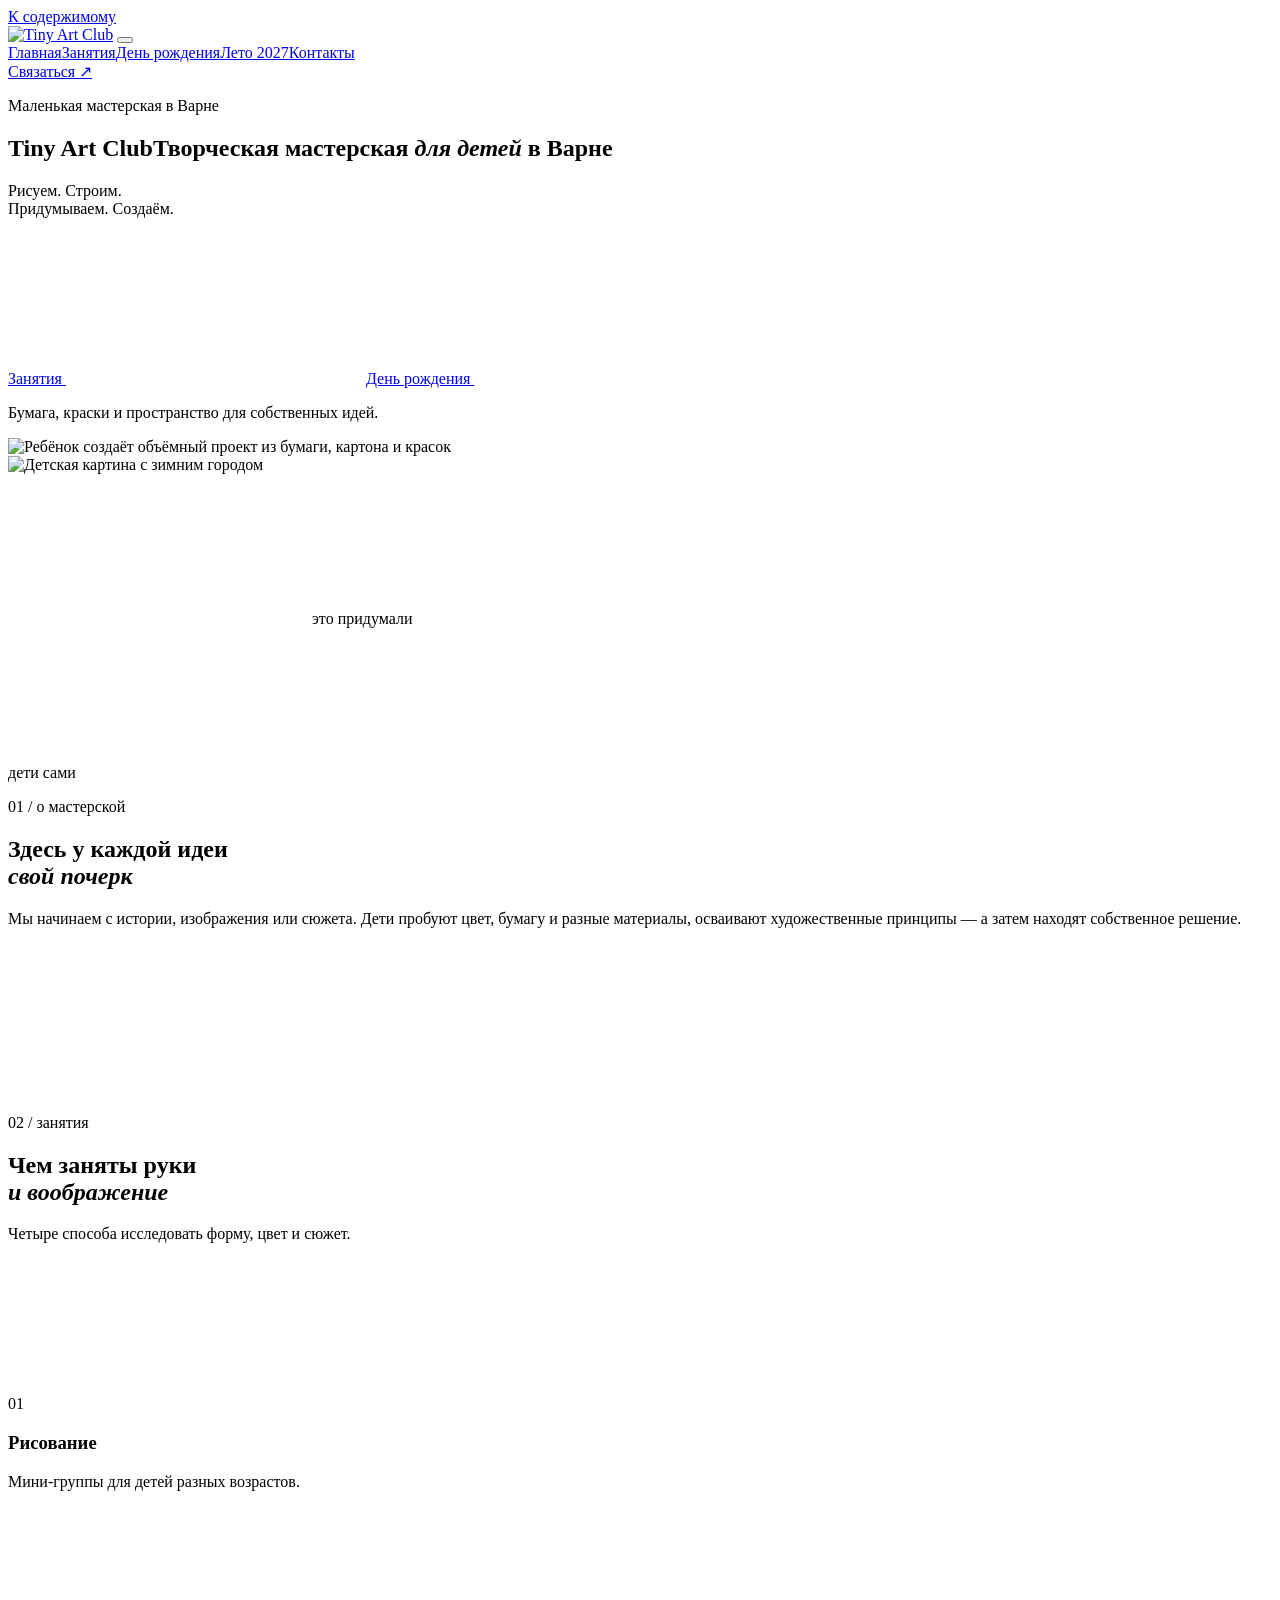
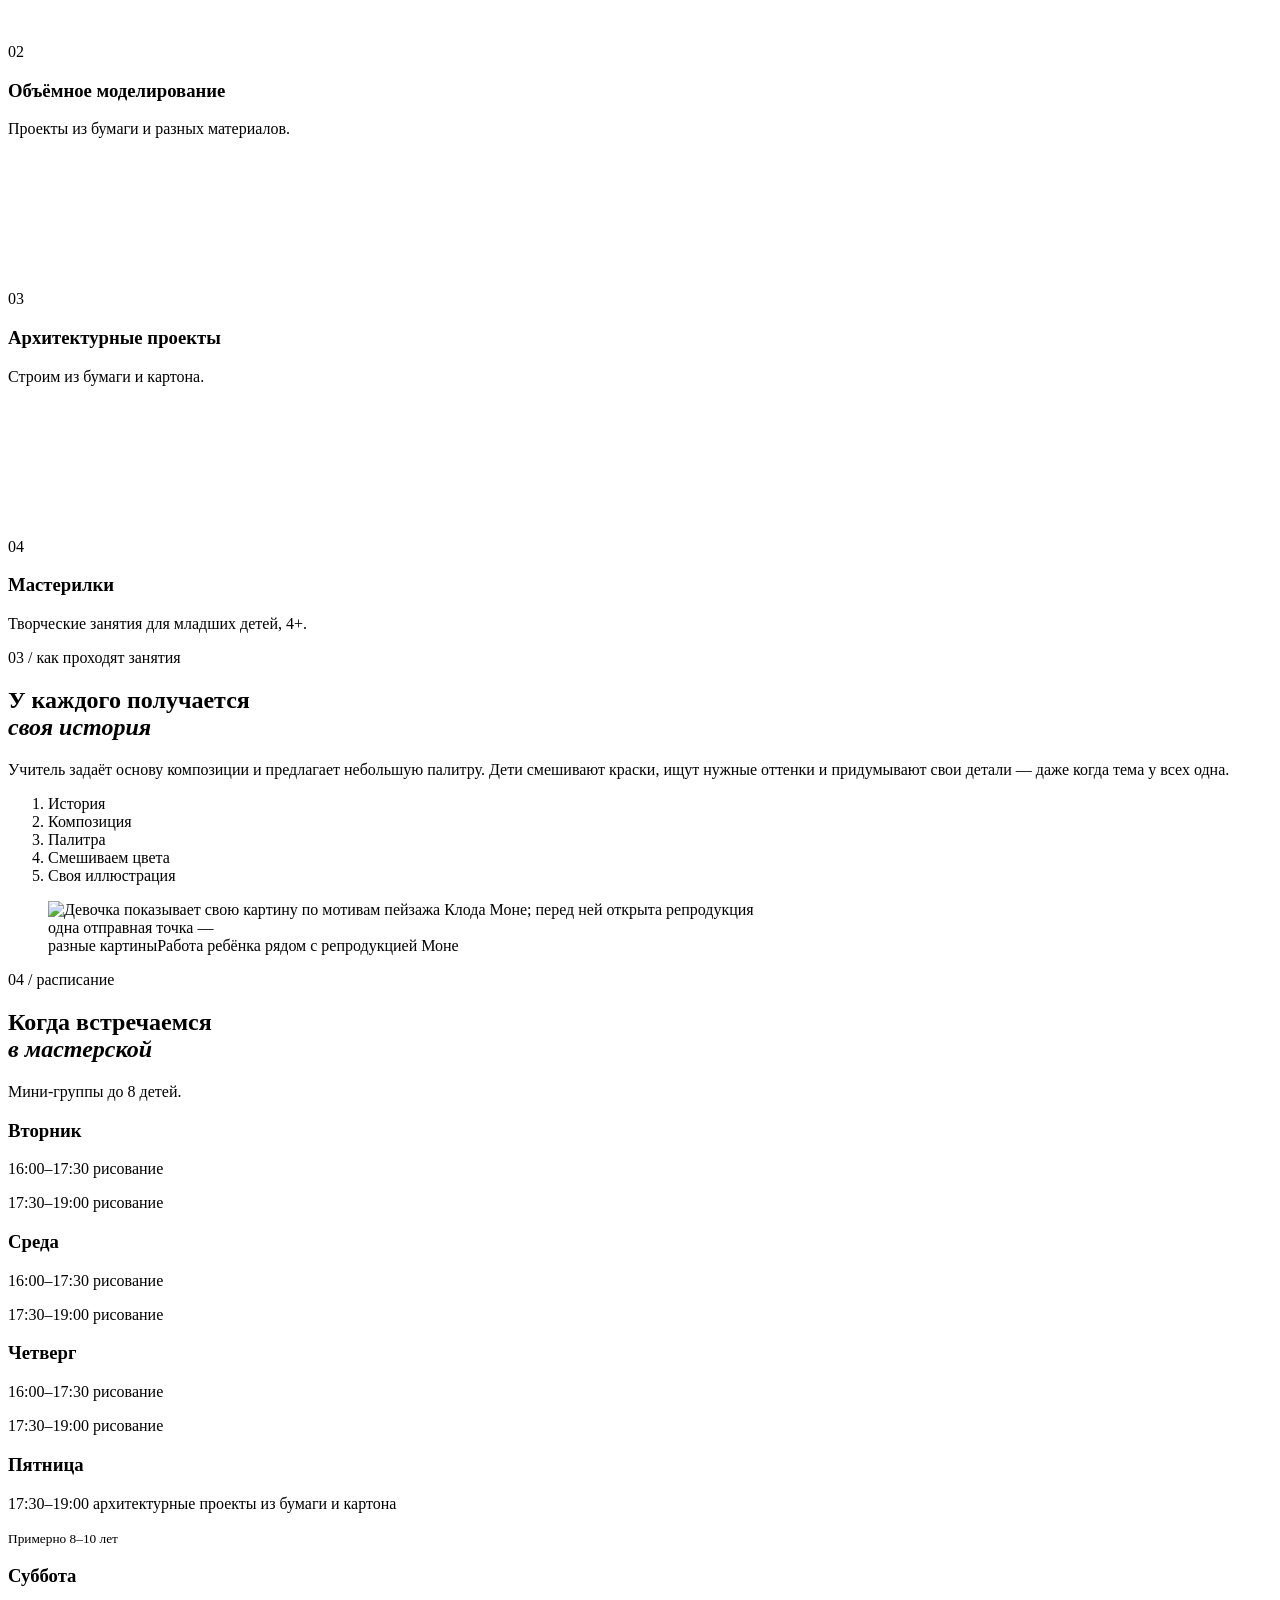
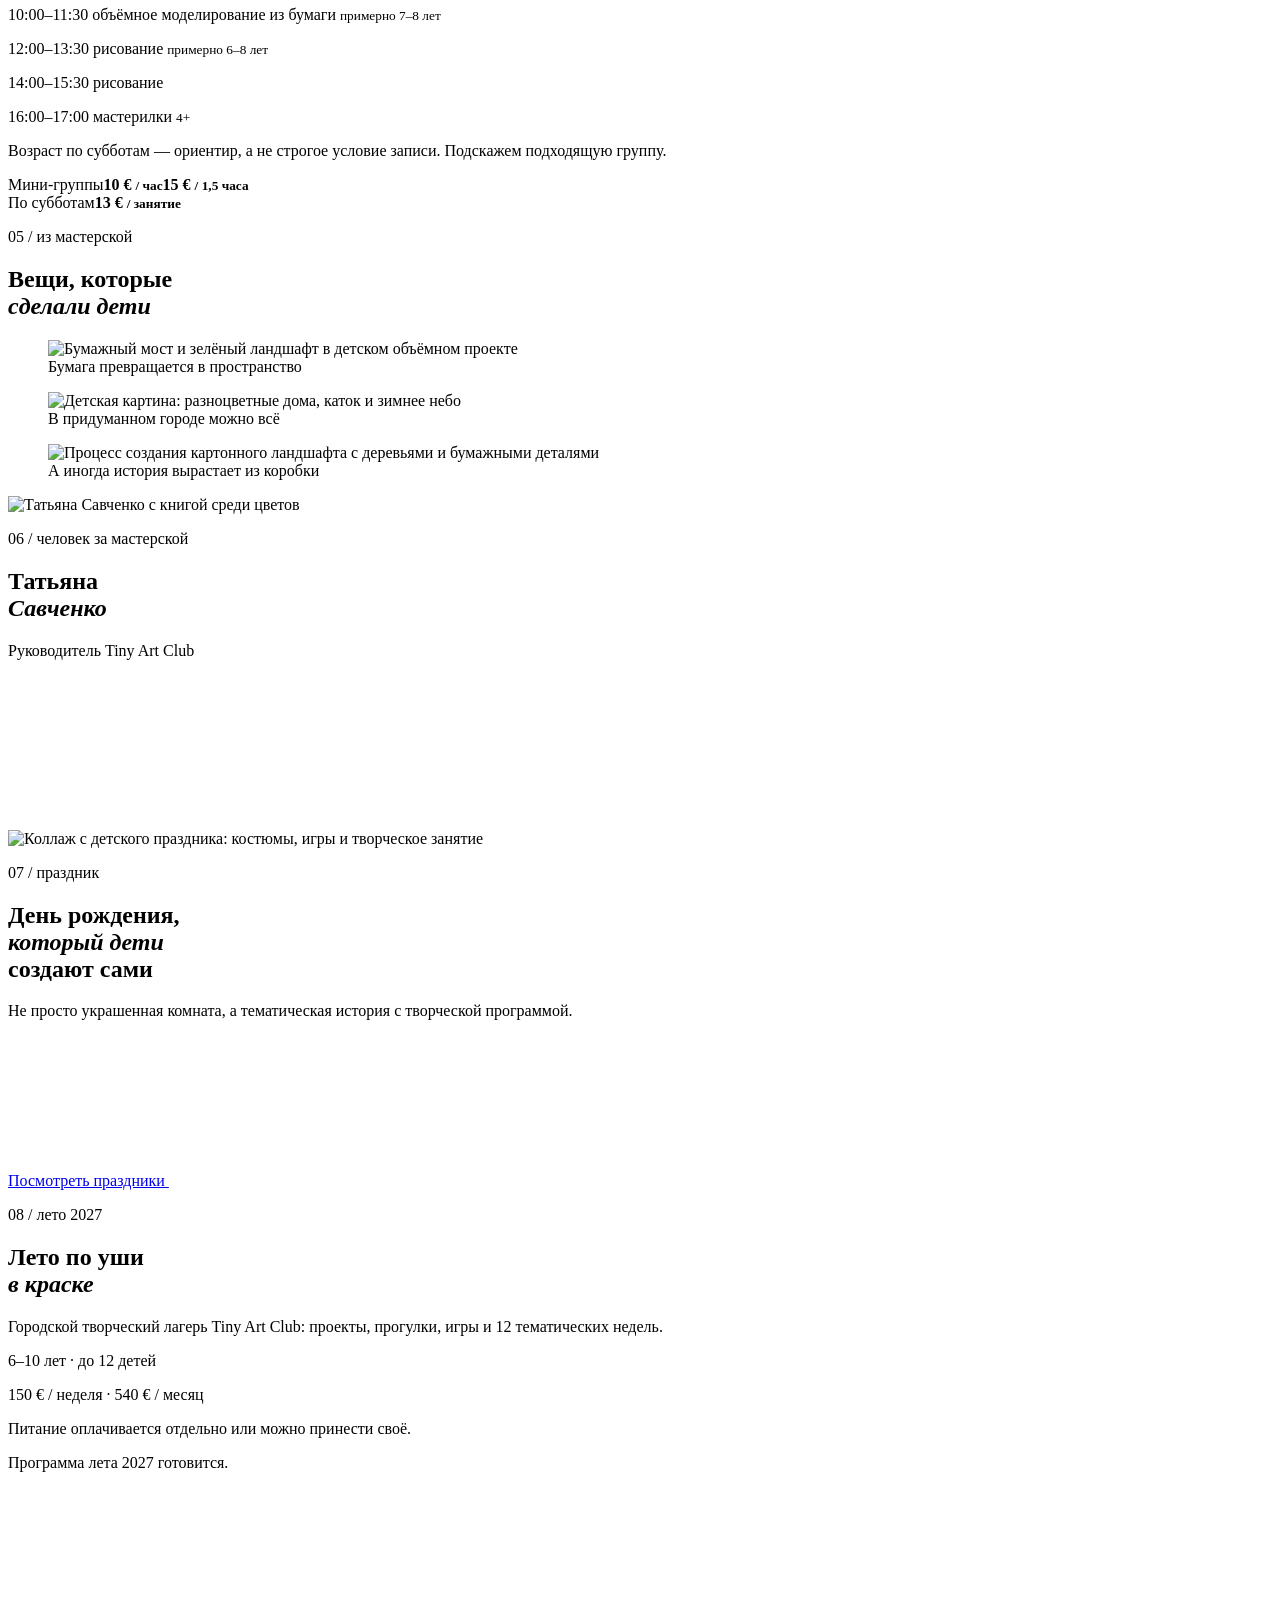
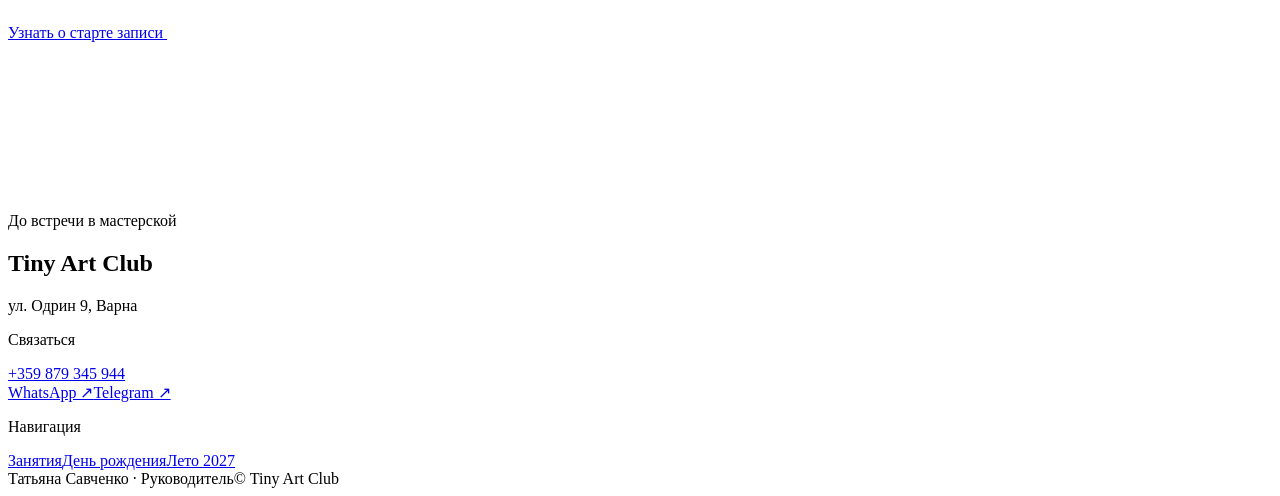
==== index.html @ 9d1d74d3 "Initialize Tiny Art Club static site" ====
<!doctype html>
<html lang="ru">
<head>
  <meta charset="utf-8">
  <meta name="viewport" content="width=device-width, initial-scale=1">
  <meta name="robots" content="noindex, nofollow">
  <meta name="theme-color" content="#f6f2ea">
  <title>Tiny Art Club — творческая мастерская для детей в Варне</title>
  <meta name="description" content="Рисование, бумажные и архитектурные проекты для детей в Tiny Art Club. Расписание, цены и настоящие работы мастерской в Варне.">
  <meta property="og:type" content="website">
  <meta property="og:title" content="Tiny Art Club — творческая мастерская в Варне">
  <meta property="og:description" content="Рисуем, строим, придумываем и создаём.">
  <meta property="og:image" content="assets/img/diorama-process.png">
  <link rel="icon" href="assets/img/tiny-art-club-logo.png">
  <link rel="stylesheet" href="assets/site.css">
  <script src="assets/site.js" defer></script>
</head>
<body class="page-home">
  <a class="skip-link" href="#main">К содержимому</a>
  <header class="site-header">
    <div class="header-inner wrap">
      <a class="brand" href="index.html" aria-label="Tiny Art Club — на главную"><img src="assets/img/tiny-art-club-logo.png" width="88" height="89" alt="Tiny Art Club"></a>
      <button class="menu-toggle" type="button" aria-expanded="false" aria-controls="main-nav" aria-label="Открыть меню"><span></span><span></span><span></span></button>
      <nav id="main-nav" class="main-nav" aria-label="Главная навигация">
        <a href="index.html" aria-current="page">Главная</a><a href="index.html#classes">Занятия</a><a href="birthday.html">День рождения</a><a href="summer-camp.html">Лето 2027</a><a href="#contacts">Контакты</a>
      </nav>
      <a class="header-contact" href="tel:+359879345944">Связаться <span aria-hidden="true">↗</span></a>
    </div>
  </header>
  <main id="main">
    <section class="hero-home wrap" aria-labelledby="hero-title">
      <div class="hero-copy">
        <p class="eyebrow"><span class="line-mark"></span> Маленькая мастерская в Варне</p>
        <h1 id="hero-title"><span class="hero-brand">Tiny Art Club</span>Творческая мастерская <em>для детей</em> в Варне</h1>
        <p class="hand-note hero-note">Рисуем. Строим.<br>Придумываем. Создаём.</p>
        <div class="actions"><a class="button button-dark" href="#classes">Занятия <svg aria-hidden="true"><use href="assets/icons.svg#arrow"></use></svg></a><a class="button button-light" href="birthday.html">День рождения <svg aria-hidden="true"><use href="assets/icons.svg#arrow"></use></svg></a></div>
        <p class="micro-copy">Бумага, краски и пространство для собственных идей.</p>
      </div>
      <div class="hero-composition">
        <div class="photo-frame hero-photo"><img src="assets/img/diorama-process.png" width="1110" height="1248" alt="Ребёнок создаёт объёмный проект из бумаги, картона и красок" fetchpriority="high"></div>
        <div class="tape tape-one" aria-hidden="true"></div>
        <div class="art-sticker"><img src="assets/img/winter-painting.png" width="944" height="649" alt="Детская картина с зимним городом"></div>
        <svg class="doodle hero-star" aria-hidden="true"><use href="assets/icons.svg#star"></use></svg>
        <span class="hand-note photo-caption">это придумали<br>дети сами <svg aria-hidden="true"><use href="assets/icons.svg#arrow-curve"></use></svg></span>
      </div>
    </section>

    <section class="intro-section paper-band" aria-labelledby="intro-title"><div class="wrap intro-layout"><p class="section-index">01 / о мастерской</p><div><h2 id="intro-title">Здесь у каждой идеи<br><em>свой почерк</em></h2><p class="lead">Мы начинаем с истории, изображения или сюжета. Дети пробуют цвет, бумагу и разные материалы, осваивают художественные принципы — а затем находят собственное решение.</p></div><svg class="doodle intro-spark" aria-hidden="true"><use href="assets/icons.svg#spark"></use></svg></div></section>

    <section id="classes" class="activities-section wrap section-space" aria-labelledby="activities-title"><div class="section-heading"><p class="section-index">02 / занятия</p><h2 id="activities-title">Чем заняты руки<br><em>и воображение</em></h2><p>Четыре способа исследовать форму, цвет и сюжет.</p></div><div class="activities-list">
      <article class="activity"><span class="activity-number">01</span><svg class="activity-icon" aria-hidden="true"><use href="assets/icons.svg#palette"></use></svg><h3>Рисование</h3><p>Мини-группы для детей разных возрастов.</p></article>
      <article class="activity"><span class="activity-number">02</span><svg class="activity-icon" aria-hidden="true"><use href="assets/icons.svg#paper"></use></svg><h3>Объёмное моделирование</h3><p>Проекты из бумаги и разных материалов.</p></article>
      <article class="activity"><span class="activity-number">03</span><svg class="activity-icon" aria-hidden="true"><use href="assets/icons.svg#house"></use></svg><h3>Архитектурные проекты</h3><p>Строим из бумаги и картона.</p></article>
      <article class="activity"><span class="activity-number">04</span><svg class="activity-icon" aria-hidden="true"><use href="assets/icons.svg#scissors"></use></svg><h3>Мастерилки</h3><p>Творческие занятия для младших детей, 4+.</p></article>
    </div></section>

    <section class="method-section section-space" aria-labelledby="method-title"><div class="wrap method-layout"><div class="method-copy"><p class="section-index">03 / как проходят занятия</p><h2 id="method-title">У каждого получается<br><em>своя история</em></h2><p class="lead">Учитель задаёт основу композиции и предлагает небольшую палитру. Дети смешивают краски, ищут нужные оттенки и придумывают свои детали — даже когда тема у всех одна.</p><ol class="method-steps"><li>История</li><li>Композиция</li><li>Палитра</li><li>Смешиваем цвета</li><li>Своя иллюстрация</li></ol></div><figure class="method-image"><div class="tape tape-two" aria-hidden="true"></div><img src="assets/img/monet-interpretation.png" width="920" height="1217" loading="lazy" alt="Девочка показывает свою картину по мотивам пейзажа Клода Моне; перед ней открыта репродукция"><figcaption><span class="hand-note">одна отправная точка —<br>разные картины</span><span>Работа ребёнка рядом с репродукцией Моне</span></figcaption></figure></div></section>

    <section id="schedule" class="schedule-section section-space" aria-labelledby="schedule-title"><div class="wrap"><div class="section-heading schedule-heading"><p class="section-index">04 / расписание</p><h2 id="schedule-title">Когда встречаемся<br><em>в мастерской</em></h2><p>Мини-группы до 8 детей.</p></div><div class="schedule-grid">
      <article class="schedule-sheet"><h3>Вторник</h3><p><time>16:00–17:30</time> рисование</p><p><time>17:30–19:00</time> рисование</p></article>
      <article class="schedule-sheet"><h3>Среда</h3><p><time>16:00–17:30</time> рисование</p><p><time>17:30–19:00</time> рисование</p></article>
      <article class="schedule-sheet"><h3>Четверг</h3><p><time>16:00–17:30</time> рисование</p><p><time>17:30–19:00</time> рисование</p></article>
      <article class="schedule-sheet sheet-friday"><h3>Пятница</h3><p><time>17:30–19:00</time> архитектурные проекты из бумаги и картона</p><small>Примерно 8–10 лет</small></article>
      <article class="schedule-sheet sheet-saturday"><h3>Суббота</h3><div class="saturday-grid"><p><time>10:00–11:30</time> объёмное моделирование из бумаги <small>примерно 7–8 лет</small></p><p><time>12:00–13:30</time> рисование <small>примерно 6–8 лет</small></p><p><time>14:00–15:30</time> рисование</p><p><time>16:00–17:00</time> мастерилки <small>4+</small></p></div></article>
    </div><div class="schedule-bottom"><p class="schedule-note hand-note">Возраст по субботам — ориентир, а не строгое условие записи. Подскажем подходящую группу.</p><div class="prices-inline"><div><span>Мини-группы</span><strong>10 € <small>/ час</small></strong><strong>15 € <small>/ 1,5 часа</small></strong></div><div><span>По субботам</span><strong>13 € <small>/ занятие</small></strong></div></div></div></div></section>

    <section class="gallery-section wrap section-space" aria-labelledby="gallery-title"><div class="section-heading"><p class="section-index">05 / из мастерской</p><h2 id="gallery-title">Вещи, которые<br><em>сделали дети</em></h2></div><div class="gallery-wall"><figure class="gallery-item gallery-one"><img src="assets/img/paper-bridge.png" width="815" height="813" loading="lazy" alt="Бумажный мост и зелёный ландшафт в детском объёмном проекте"><figcaption>Бумага превращается в пространство</figcaption></figure><figure class="gallery-item gallery-two"><img src="assets/img/winter-painting.png" width="944" height="649" loading="lazy" alt="Детская картина: разноцветные дома, каток и зимнее небо"><figcaption>В придуманном городе можно всё</figcaption></figure><figure class="gallery-item gallery-three"><img src="assets/img/diorama-process.png" width="1110" height="1248" loading="lazy" alt="Процесс создания картонного ландшафта с деревьями и бумажными деталями"><figcaption>А иногда история вырастает из коробки</figcaption></figure></div></section>

    <section class="tatiana-section paper-band" aria-labelledby="tatiana-title"><div class="wrap tatiana-layout"><div class="portrait-frame"><img src="assets/img/tatiana-portrait.png" width="1044" height="1260" loading="lazy" alt="Татьяна Савченко с книгой среди цветов"></div><div class="tatiana-copy"><p class="section-index">06 / человек за мастерской</p><h2 id="tatiana-title">Татьяна<br><em>Савченко</em></h2><p>Руководитель Tiny Art Club</p><svg class="doodle" aria-hidden="true"><use href="assets/icons.svg#star"></use></svg></div></div></section>

    <section class="teaser birthday-teaser section-space" aria-labelledby="birthday-title"><div class="wrap teaser-layout"><div class="teaser-image"><img src="assets/img/mermaid-collage.png" width="680" height="683" loading="lazy" alt="Коллаж с детского праздника: костюмы, игры и творческое занятие"></div><div class="teaser-paper blush-paper"><p class="section-index">07 / праздник</p><h2 id="birthday-title">День рождения,<br><em>который дети</em><br>создают сами</h2><p>Не просто украшенная комната, а тематическая история с творческой программой.</p><a class="text-link" href="birthday.html">Посмотреть праздники <svg aria-hidden="true"><use href="assets/icons.svg#arrow"></use></svg></a><svg class="doodle paper-crown" aria-hidden="true"><use href="assets/icons.svg#crown"></use></svg></div></div></section>

    <section class="teaser camp-teaser section-space" aria-labelledby="camp-title"><div class="wrap camp-teaser-layout"><div class="camp-teaser-copy"><p class="section-index">08 / лето 2027</p><h2 id="camp-title">Лето по уши<br><em>в краске</em></h2><p class="lead">Городской творческий лагерь Tiny Art Club: проекты, прогулки, игры и 12 тематических недель.</p><p class="camp-facts">6–10 лет <span aria-hidden="true">·</span> до 12 детей</p><p class="camp-prices">150 € / неделя <span aria-hidden="true">·</span> 540 € / месяц</p><p class="camp-food">Питание оплачивается отдельно или можно принести своё.</p><p class="status-note">Программа лета 2027 готовится.</p><a class="button button-dark" href="summer-camp.html">Узнать о старте записи <svg aria-hidden="true"><use href="assets/icons.svg#arrow"></use></svg></a></div><div class="summer-art" aria-hidden="true"><div class="summer-sun"><svg><use href="assets/icons.svg#sun"></use></svg></div><div class="summer-house house-a"></div><div class="summer-house house-b"></div><div class="summer-hill"></div><span class="paint-dot dot-a"></span><span class="paint-dot dot-b"></span><span class="paint-dot dot-c"></span></div></div></section>
  </main>
  <footer id="contacts" class="site-footer"><div class="wrap footer-grid"><div><p class="footer-kicker">До встречи в мастерской</p><h2>Tiny Art Club</h2><p>ул. Одрин 9, Варна</p></div><div><p class="footer-label">Связаться</p><a class="footer-phone" href="tel:+359879345944">+359 879 345 944</a><div class="footer-messengers"><a href="https://wa.me/359879345944" target="_blank" rel="noopener noreferrer">WhatsApp ↗</a><a href="https://t.me/+359879345944" target="_blank" rel="noopener noreferrer">Telegram ↗</a></div></div><div><p class="footer-label">Навигация</p><a href="index.html#classes">Занятия</a><a href="birthday.html">День рождения</a><a href="summer-camp.html">Лето 2027</a></div></div><div class="wrap footer-bottom"><span>Татьяна Савченко · Руководитель</span><span>© Tiny Art Club</span></div></footer>
</body>
</html>
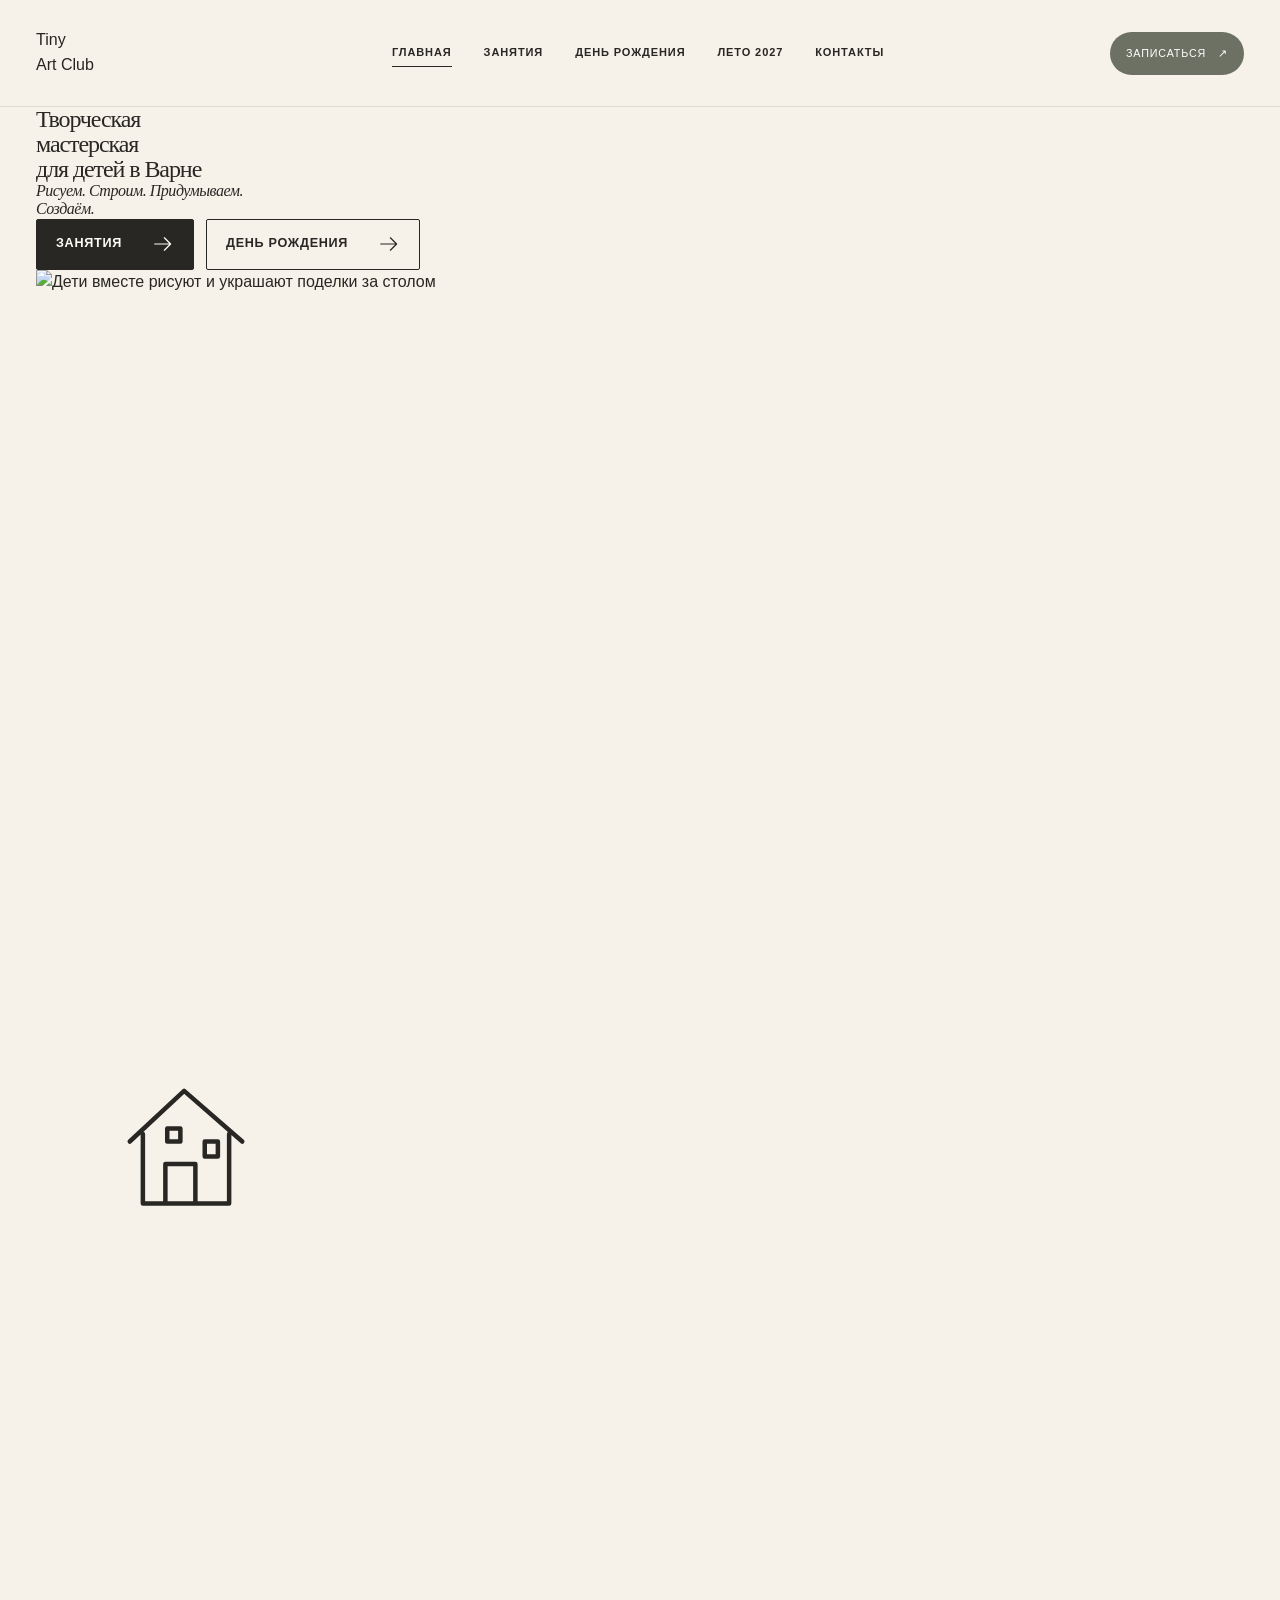
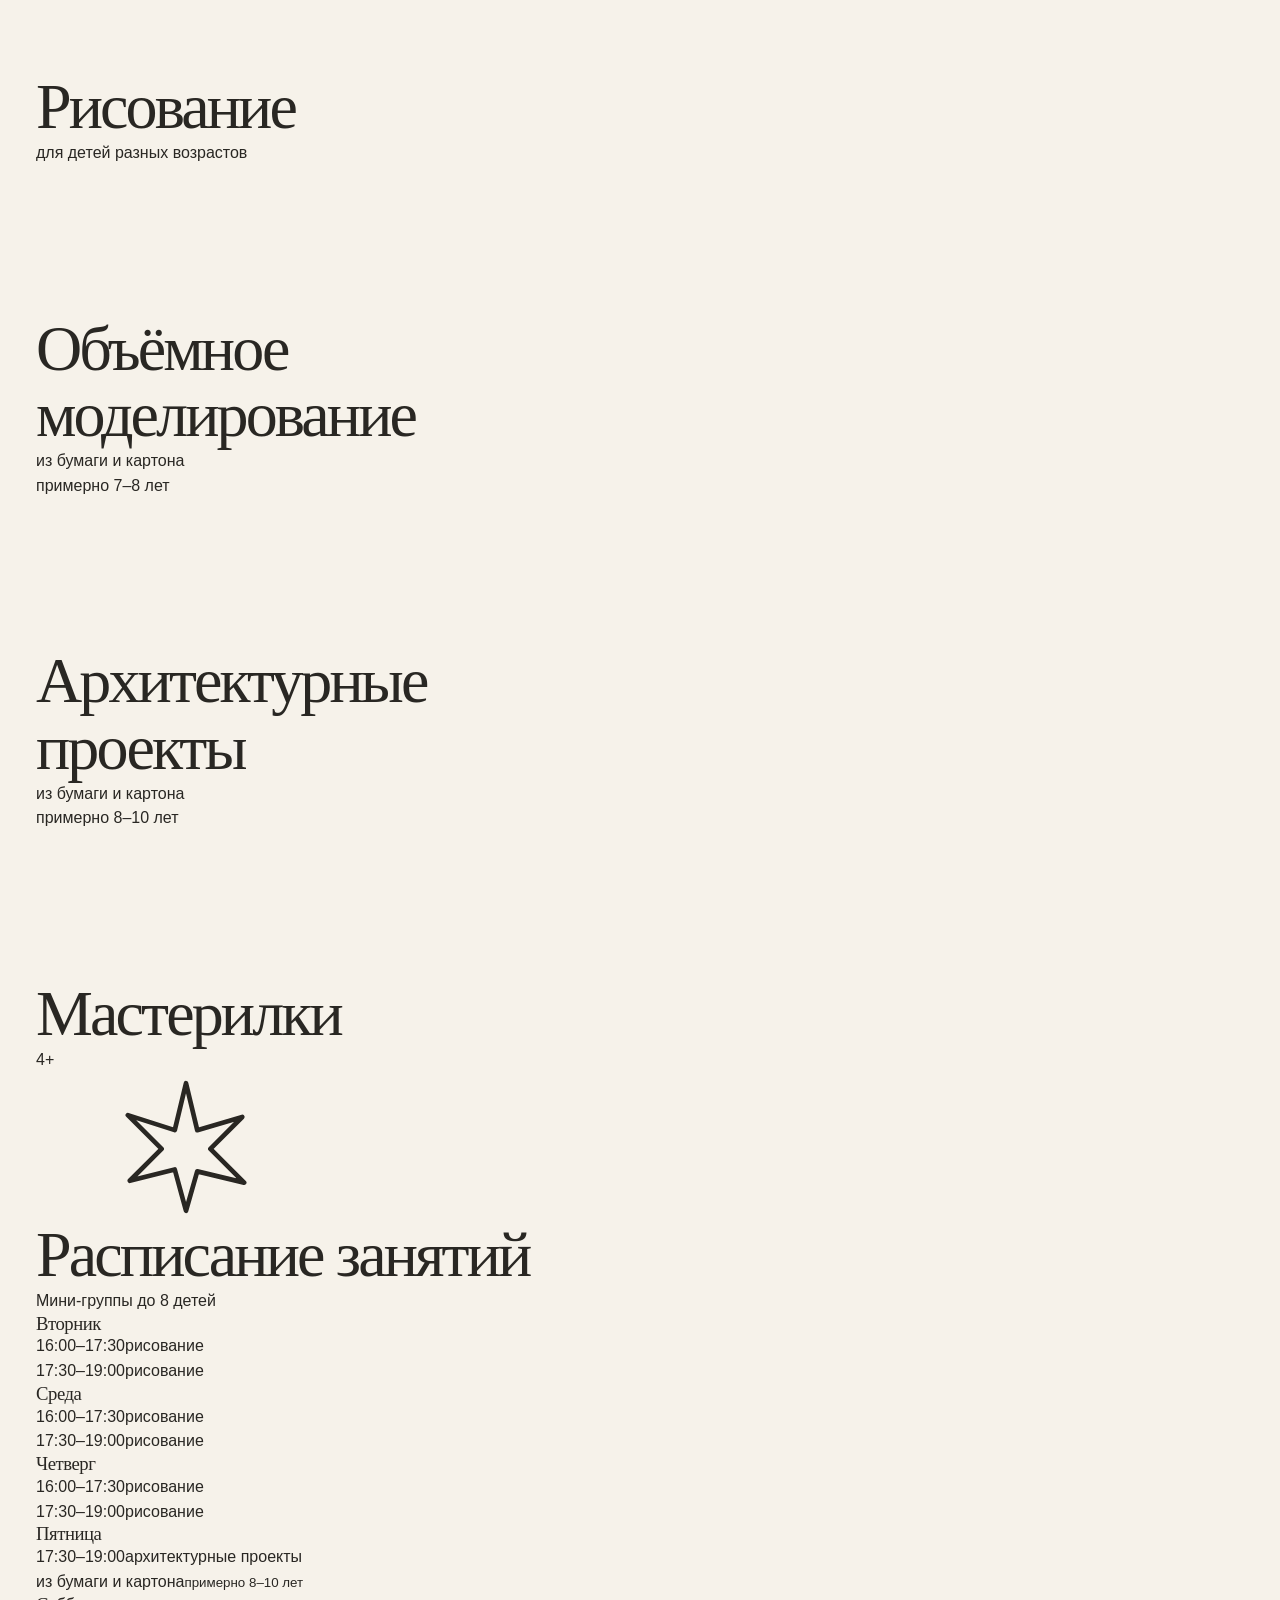
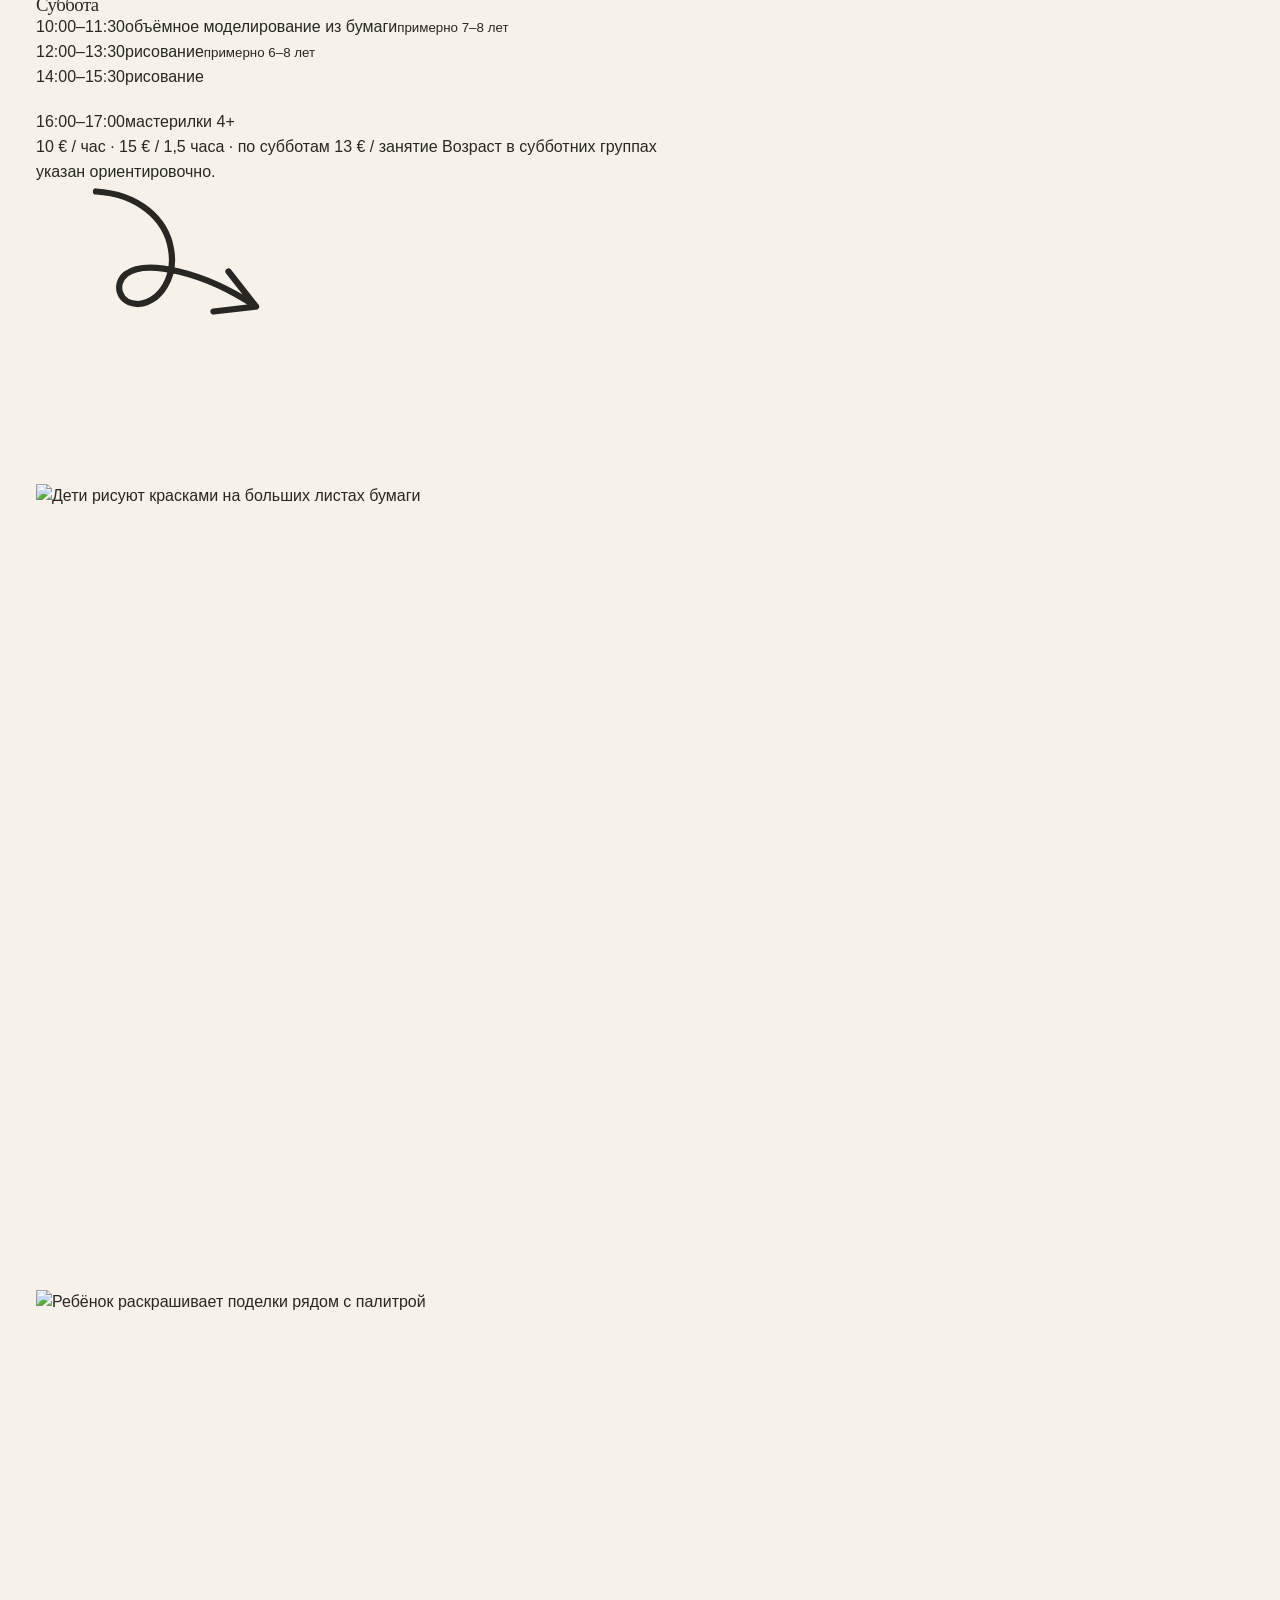
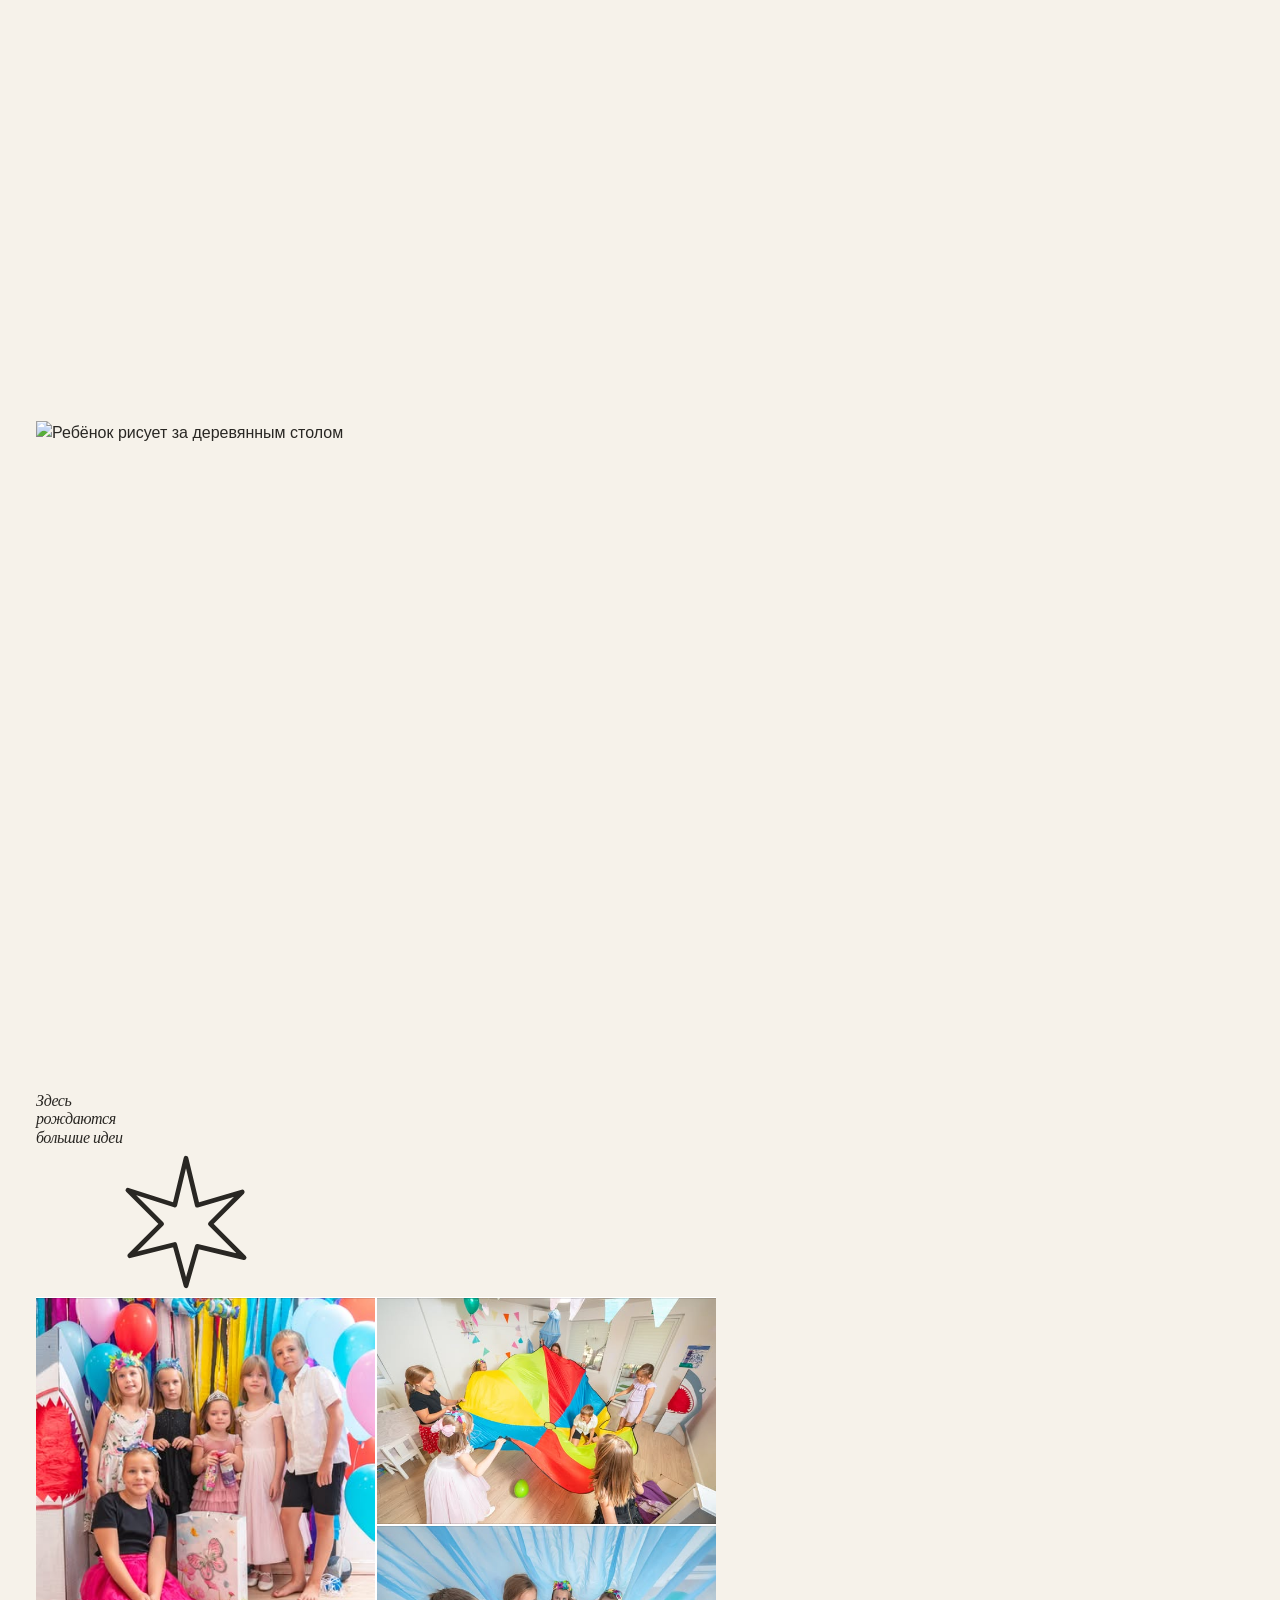
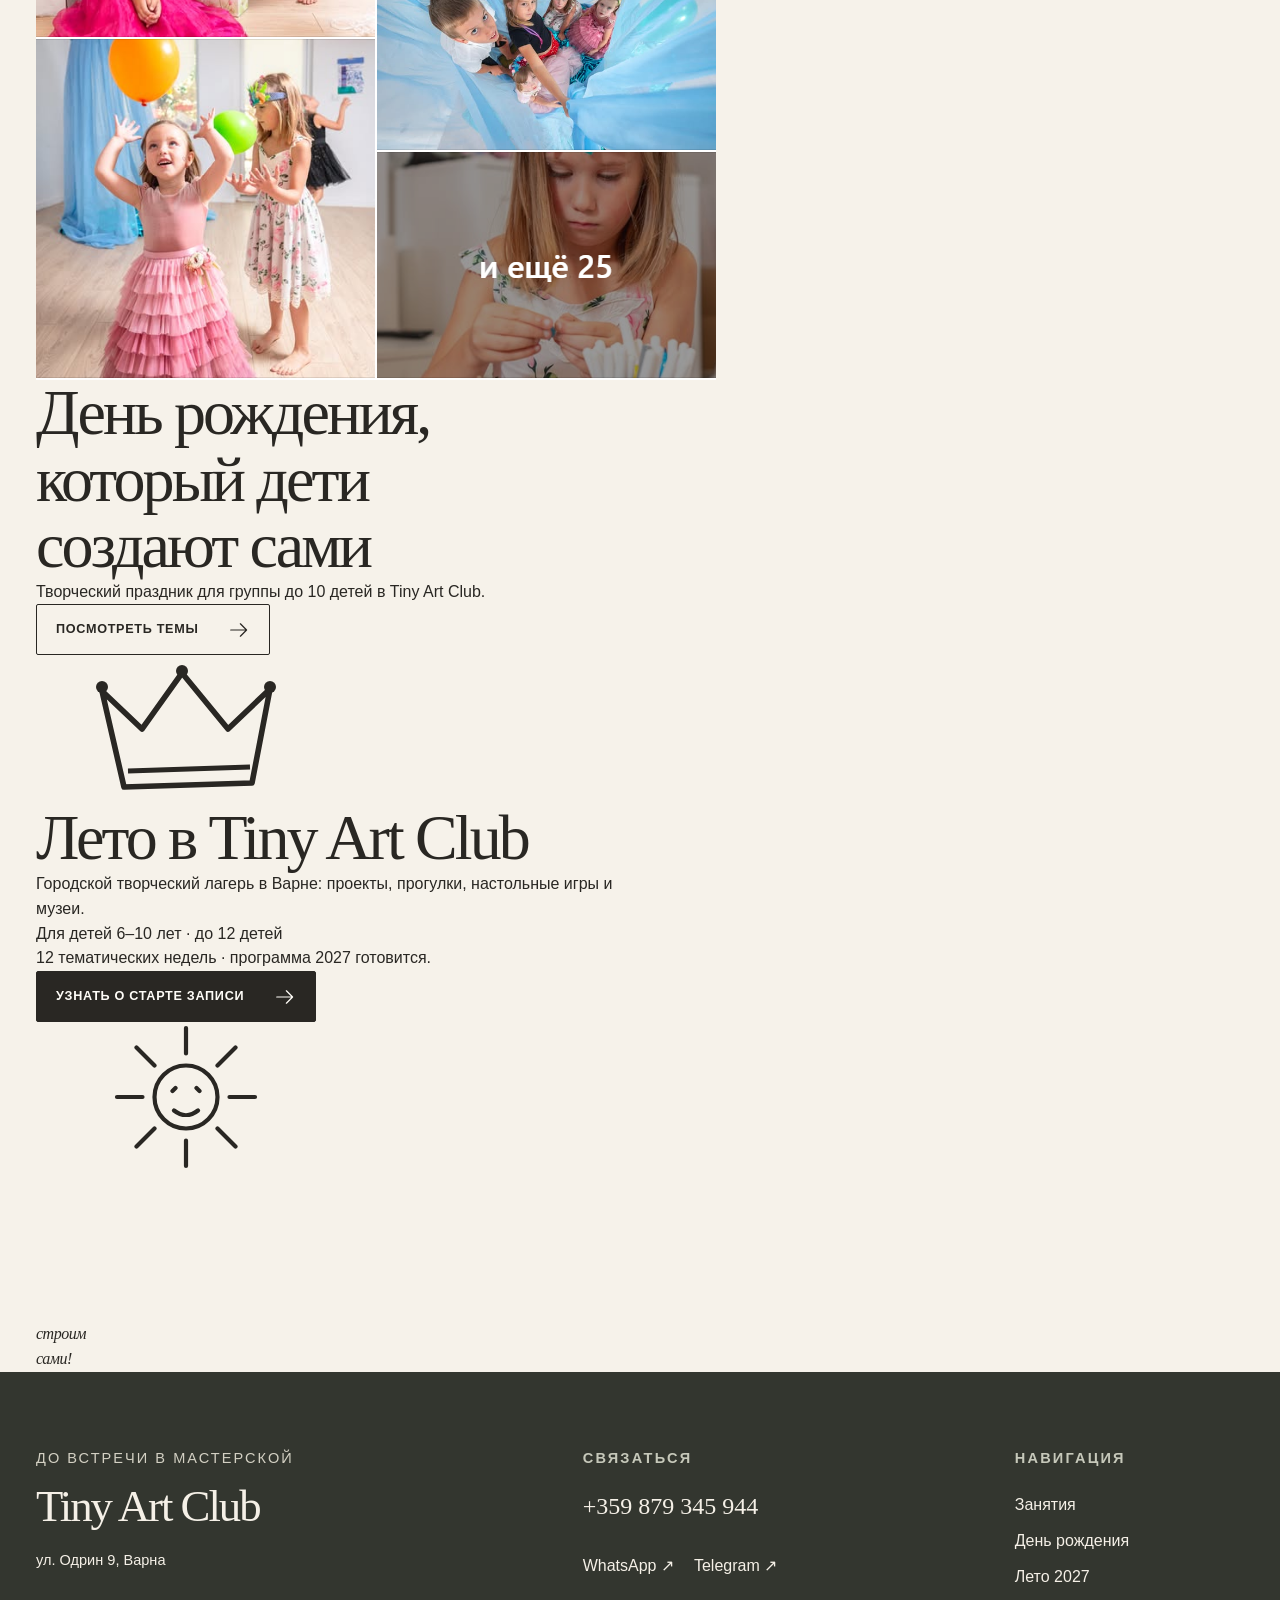
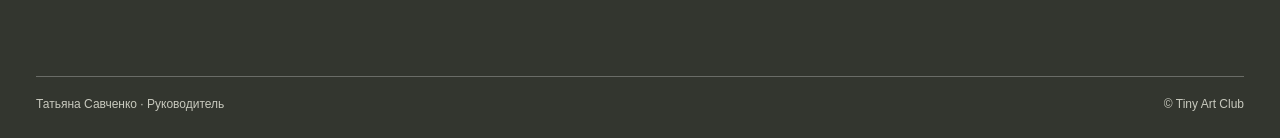
==== commit 4cfa1811: "Add files via upload" ====
--- a/index.html
+++ b/index.html
@@ -4,74 +4,82 @@
   <meta charset="utf-8">
   <meta name="viewport" content="width=device-width, initial-scale=1">
   <meta name="robots" content="noindex, nofollow">
-  <meta name="theme-color" content="#f6f2ea">
+  <meta name="theme-color" content="#f7f2e9">
   <title>Tiny Art Club — творческая мастерская для детей в Варне</title>
-  <meta name="description" content="Рисование, бумажные и архитектурные проекты для детей в Tiny Art Club. Расписание, цены и настоящие работы мастерской в Варне.">
+  <meta name="description" content="Рисование, бумажные и архитектурные проекты для детей в Tiny Art Club. Расписание и цены творческой мастерской в Варне.">
   <meta property="og:type" content="website">
   <meta property="og:title" content="Tiny Art Club — творческая мастерская в Варне">
   <meta property="og:description" content="Рисуем, строим, придумываем и создаём.">
-  <meta property="og:image" content="assets/img/diorama-process.png">
   <link rel="icon" href="assets/img/tiny-art-club-logo.png">
   <link rel="stylesheet" href="assets/site.css">
+  <link rel="stylesheet" href="assets/home.css">
   <script src="assets/site.js" defer></script>
 </head>
-<body class="page-home">
+<body class="page-home reference-home">
   <a class="skip-link" href="#main">К содержимому</a>
-  <header class="site-header">
-    <div class="header-inner wrap">
-      <a class="brand" href="index.html" aria-label="Tiny Art Club — на главную"><img src="assets/img/tiny-art-club-logo.png" width="88" height="89" alt="Tiny Art Club"></a>
-      <button class="menu-toggle" type="button" aria-expanded="false" aria-controls="main-nav" aria-label="Открыть меню"><span></span><span></span><span></span></button>
-      <nav id="main-nav" class="main-nav" aria-label="Главная навигация">
-        <a href="index.html" aria-current="page">Главная</a><a href="index.html#classes">Занятия</a><a href="birthday.html">День рождения</a><a href="summer-camp.html">Лето 2027</a><a href="#contacts">Контакты</a>
-      </nav>
-      <a class="header-contact" href="tel:+359879345944">Связаться <span aria-hidden="true">↗</span></a>
-    </div>
-  </header>
+  <header class="site-header"><div class="wrap header-inner">
+    <a class="brand brand-wordmark" href="index.html" aria-label="Tiny Art Club — на главную"><span>Tiny<br>Art Club</span></a>
+    <button class="menu-toggle" type="button" aria-expanded="false" aria-controls="main-nav" aria-label="Открыть меню"><span></span><span></span><span></span></button>
+    <nav id="main-nav" class="main-nav" aria-label="Главная навигация"><a href="index.html" aria-current="page">Главная</a><a href="#classes">Занятия</a><a href="birthday.html">День рождения</a><a href="summer-camp.html">Лето 2027</a><a href="#contacts">Контакты</a></nav>
+    <a class="header-contact" href="tel:+359879345944">Записаться <span aria-hidden="true">↗</span></a>
+  </div></header>
   <main id="main">
-    <section class="hero-home wrap" aria-labelledby="hero-title">
-      <div class="hero-copy">
-        <p class="eyebrow"><span class="line-mark"></span> Маленькая мастерская в Варне</p>
-        <h1 id="hero-title"><span class="hero-brand">Tiny Art Club</span>Творческая мастерская <em>для детей</em> в Варне</h1>
-        <p class="hand-note hero-note">Рисуем. Строим.<br>Придумываем. Создаём.</p>
+    <section class="ref-hero wrap" aria-labelledby="hero-title">
+      <div class="ref-hero-copy">
+        <h1 id="hero-title">Творческая<br>мастерская<br>для детей в Варне</h1>
+        <p class="hand-note">Рисуем. Строим. Придумываем.<br>Создаём.</p>
         <div class="actions"><a class="button button-dark" href="#classes">Занятия <svg aria-hidden="true"><use href="assets/icons.svg#arrow"></use></svg></a><a class="button button-light" href="birthday.html">День рождения <svg aria-hidden="true"><use href="assets/icons.svg#arrow"></use></svg></a></div>
-        <p class="micro-copy">Бумага, краски и пространство для собственных идей.</p>
       </div>
-      <div class="hero-composition">
-        <div class="photo-frame hero-photo"><img src="assets/img/diorama-process.png" width="1110" height="1248" alt="Ребёнок создаёт объёмный проект из бумаги, картона и красок" fetchpriority="high"></div>
-        <div class="tape tape-one" aria-hidden="true"></div>
-        <div class="art-sticker"><img src="assets/img/winter-painting.png" width="944" height="649" alt="Детская картина с зимним городом"></div>
-        <svg class="doodle hero-star" aria-hidden="true"><use href="assets/icons.svg#star"></use></svg>
-        <span class="hand-note photo-caption">это придумали<br>дети сами <svg aria-hidden="true"><use href="assets/icons.svg#arrow-curve"></use></svg></span>
+      <div class="ref-hero-art">
+        <span class="ref-scrap ref-scrap-ochre" aria-hidden="true"></span><span class="ref-scrap ref-scrap-pink" aria-hidden="true"></span>
+        <img class="ref-hero-photo" src="assets/img/18604.jpg" width="1480" height="986" alt="Дети вместе рисуют и украшают поделки за столом" fetchpriority="high">
+        <svg class="ref-house-sketch" aria-hidden="true"><use href="assets/icons.svg#house"></use></svg>
+        <span class="ref-tape ref-tape-hero" aria-hidden="true"></span>
+        <svg class="ref-hero-crosses" aria-hidden="true"><use href="assets/icons.svg#crosses"></use></svg>
       </div>
+      <span class="ref-left-scrap" aria-hidden="true"></span><svg class="ref-left-doodle" aria-hidden="true"><use href="assets/icons.svg#scribble"></use></svg>
     </section>
 
-    <section class="intro-section paper-band" aria-labelledby="intro-title"><div class="wrap intro-layout"><p class="section-index">01 / о мастерской</p><div><h2 id="intro-title">Здесь у каждой идеи<br><em>свой почерк</em></h2><p class="lead">Мы начинаем с истории, изображения или сюжета. Дети пробуют цвет, бумагу и разные материалы, осваивают художественные принципы — а затем находят собственное решение.</p></div><svg class="doodle intro-spark" aria-hidden="true"><use href="assets/icons.svg#spark"></use></svg></div></section>
+    <section id="classes" class="ref-activities wrap" aria-label="Занятия в мастерской">
+      <div class="ref-activity"><svg aria-hidden="true"><use href="assets/icons.svg#palette-art"></use></svg><h2>Рисование</h2><p>для детей разных возрастов</p></div>
+      <div class="ref-activity"><svg aria-hidden="true"><use href="assets/icons.svg#paper-art"></use></svg><h2>Объёмное<br>моделирование</h2><p>из бумаги и картона<br>примерно 7–8 лет</p></div>
+      <div class="ref-activity"><svg aria-hidden="true"><use href="assets/icons.svg#house-art"></use></svg><h2>Архитектурные<br>проекты</h2><p>из бумаги и картона<br>примерно 8–10 лет</p></div>
+      <div class="ref-activity"><svg aria-hidden="true"><use href="assets/icons.svg#scissors-art"></use></svg><h2>Мастерилки</h2><p>4+</p></div>
+      <svg class="ref-activity-star" aria-hidden="true"><use href="assets/icons.svg#star"></use></svg>
+    </section>
 
-    <section id="classes" class="activities-section wrap section-space" aria-labelledby="activities-title"><div class="section-heading"><p class="section-index">02 / занятия</p><h2 id="activities-title">Чем заняты руки<br><em>и воображение</em></h2><p>Четыре способа исследовать форму, цвет и сюжет.</p></div><div class="activities-list">
-      <article class="activity"><span class="activity-number">01</span><svg class="activity-icon" aria-hidden="true"><use href="assets/icons.svg#palette"></use></svg><h3>Рисование</h3><p>Мини-группы для детей разных возрастов.</p></article>
-      <article class="activity"><span class="activity-number">02</span><svg class="activity-icon" aria-hidden="true"><use href="assets/icons.svg#paper"></use></svg><h3>Объёмное моделирование</h3><p>Проекты из бумаги и разных материалов.</p></article>
-      <article class="activity"><span class="activity-number">03</span><svg class="activity-icon" aria-hidden="true"><use href="assets/icons.svg#house"></use></svg><h3>Архитектурные проекты</h3><p>Строим из бумаги и картона.</p></article>
-      <article class="activity"><span class="activity-number">04</span><svg class="activity-icon" aria-hidden="true"><use href="assets/icons.svg#scissors"></use></svg><h3>Мастерилки</h3><p>Творческие занятия для младших детей, 4+.</p></article>
-    </div></section>
+    <section id="schedule" class="ref-schedule wrap" aria-labelledby="schedule-title">
+      <div class="ref-schedule-head"><h2 id="schedule-title">Расписание занятий</h2><p>Мини-группы до 8 детей</p></div>
+      <div class="ref-schedule-grid">
+        <article class="ref-day day-tuesday"><h3>Вторник</h3><div class="ref-paper-box"><p><time>16:00–17:30</time><span>рисование</span></p><p><time>17:30–19:00</time><span>рисование</span></p></div></article>
+        <article class="ref-day day-wednesday"><h3>Среда</h3><div class="ref-paper-box"><p><time>16:00–17:30</time><span>рисование</span></p><p><time>17:30–19:00</time><span>рисование</span></p></div></article>
+        <article class="ref-day day-thursday"><h3>Четверг</h3><div class="ref-paper-box"><p><time>16:00–17:30</time><span>рисование</span></p><p><time>17:30–19:00</time><span>рисование</span></p></div></article>
+        <article class="ref-day day-friday"><h3>Пятница</h3><div class="ref-paper-box"><p><time>17:30–19:00</time><span>архитектурные проекты<br>из бумаги и картона</span><small>примерно 8–10 лет</small></p></div></article>
+        <article class="ref-day ref-saturday"><h3>Суббота</h3><div class="ref-paper-box ref-saturday-box"><p><time>10:00–11:30</time><span>объёмное моделирование из бумаги</span><small>примерно 7–8 лет</small></p><p><time>12:00–13:30</time><span>рисование</span><small>примерно 6–8 лет</small></p><p><time>14:00–15:30</time><span>рисование</span></p></div></article>
+        <article class="ref-day ref-craft-day"><h3 aria-hidden="true">&nbsp;</h3><div class="ref-paper-box"><p><time>16:00–17:00</time><span>мастерилки 4+</span></p></div></article>
+      </div>
+      <p class="ref-schedule-prices">10 € / час · 15 € / 1,5 часа · по субботам 13 € / занятие <span>Возраст в субботних группах указан ориентировочно.</span></p>
+      <svg class="ref-schedule-arrow" aria-hidden="true"><use href="assets/icons.svg#arrow-curve"></use></svg>
+      <svg class="ref-schedule-crosses" aria-hidden="true"><use href="assets/icons.svg#crosses"></use></svg>
+    </section>
 
-    <section class="method-section section-space" aria-labelledby="method-title"><div class="wrap method-layout"><div class="method-copy"><p class="section-index">03 / как проходят занятия</p><h2 id="method-title">У каждого получается<br><em>своя история</em></h2><p class="lead">Учитель задаёт основу композиции и предлагает небольшую палитру. Дети смешивают краски, ищут нужные оттенки и придумывают свои детали — даже когда тема у всех одна.</p><ol class="method-steps"><li>История</li><li>Композиция</li><li>Палитра</li><li>Смешиваем цвета</li><li>Своя иллюстрация</li></ol></div><figure class="method-image"><div class="tape tape-two" aria-hidden="true"></div><img src="assets/img/monet-interpretation.png" width="920" height="1217" loading="lazy" alt="Девочка показывает свою картину по мотивам пейзажа Клода Моне; перед ней открыта репродукция"><figcaption><span class="hand-note">одна отправная точка —<br>разные картины</span><span>Работа ребёнка рядом с репродукцией Моне</span></figcaption></figure></div></section>
+    <section class="ref-gallery wrap" aria-label="Иллюстрации творческих занятий">
+      <figure><img src="assets/img/1366.jpg" width="1480" height="987" loading="lazy" alt="Дети рисуют красками на больших листах бумаги"></figure>
+      <figure><img src="assets/img/13056.jpg" width="1480" height="896" loading="lazy" alt="Ребёнок раскрашивает поделки рядом с палитрой"></figure>
+      <figure><img src="assets/img/72479.jpg" width="2000" height="1110" loading="lazy" alt="Ребёнок рисует за деревянным столом"></figure>
+      <div class="ref-gallery-note hand-note">Здесь<br>рождаются<br>большие идеи <svg aria-hidden="true"><use href="assets/icons.svg#star"></use></svg></div>
+    </section>
 
-    <section id="schedule" class="schedule-section section-space" aria-labelledby="schedule-title"><div class="wrap"><div class="section-heading schedule-heading"><p class="section-index">04 / расписание</p><h2 id="schedule-title">Когда встречаемся<br><em>в мастерской</em></h2><p>Мини-группы до 8 детей.</p></div><div class="schedule-grid">
-      <article class="schedule-sheet"><h3>Вторник</h3><p><time>16:00–17:30</time> рисование</p><p><time>17:30–19:00</time> рисование</p></article>
-      <article class="schedule-sheet"><h3>Среда</h3><p><time>16:00–17:30</time> рисование</p><p><time>17:30–19:00</time> рисование</p></article>
-      <article class="schedule-sheet"><h3>Четверг</h3><p><time>16:00–17:30</time> рисование</p><p><time>17:30–19:00</time> рисование</p></article>
-      <article class="schedule-sheet sheet-friday"><h3>Пятница</h3><p><time>17:30–19:00</time> архитектурные проекты из бумаги и картона</p><small>Примерно 8–10 лет</small></article>
-      <article class="schedule-sheet sheet-saturday"><h3>Суббота</h3><div class="saturday-grid"><p><time>10:00–11:30</time> объёмное моделирование из бумаги <small>примерно 7–8 лет</small></p><p><time>12:00–13:30</time> рисование <small>примерно 6–8 лет</small></p><p><time>14:00–15:30</time> рисование</p><p><time>16:00–17:00</time> мастерилки <small>4+</small></p></div></article>
-    </div><div class="schedule-bottom"><p class="schedule-note hand-note">Возраст по субботам — ориентир, а не строгое условие записи. Подскажем подходящую группу.</p><div class="prices-inline"><div><span>Мини-группы</span><strong>10 € <small>/ час</small></strong><strong>15 € <small>/ 1,5 часа</small></strong></div><div><span>По субботам</span><strong>13 € <small>/ занятие</small></strong></div></div></div></div></section>
+    <section class="ref-birthday wrap" aria-labelledby="birthday-title">
+      <div class="ref-birthday-photo"><img src="assets/img/mermaid-collage.png" width="680" height="680" loading="lazy" alt="Коллаж фотографий детей на тематическом празднике в Tiny Art Club"></div>
+      <div class="ref-birthday-paper"><h2 id="birthday-title">День рождения,<br>который дети<br>создают сами</h2><p>Творческий праздник для группы до 10 детей в Tiny Art Club.</p><a class="button button-light" href="birthday.html">Посмотреть темы <svg aria-hidden="true"><use href="assets/icons.svg#arrow"></use></svg></a><svg aria-hidden="true"><use href="assets/icons.svg#crown"></use></svg></div>
+    </section>
 
-    <section class="gallery-section wrap section-space" aria-labelledby="gallery-title"><div class="section-heading"><p class="section-index">05 / из мастерской</p><h2 id="gallery-title">Вещи, которые<br><em>сделали дети</em></h2></div><div class="gallery-wall"><figure class="gallery-item gallery-one"><img src="assets/img/paper-bridge.png" width="815" height="813" loading="lazy" alt="Бумажный мост и зелёный ландшафт в детском объёмном проекте"><figcaption>Бумага превращается в пространство</figcaption></figure><figure class="gallery-item gallery-two"><img src="assets/img/winter-painting.png" width="944" height="649" loading="lazy" alt="Детская картина: разноцветные дома, каток и зимнее небо"><figcaption>В придуманном городе можно всё</figcaption></figure><figure class="gallery-item gallery-three"><img src="assets/img/diorama-process.png" width="1110" height="1248" loading="lazy" alt="Процесс создания картонного ландшафта с деревьями и бумажными деталями"><figcaption>А иногда история вырастает из коробки</figcaption></figure></div></section>
-
-    <section class="tatiana-section paper-band" aria-labelledby="tatiana-title"><div class="wrap tatiana-layout"><div class="portrait-frame"><img src="assets/img/tatiana-portrait.png" width="1044" height="1260" loading="lazy" alt="Татьяна Савченко с книгой среди цветов"></div><div class="tatiana-copy"><p class="section-index">06 / человек за мастерской</p><h2 id="tatiana-title">Татьяна<br><em>Савченко</em></h2><p>Руководитель Tiny Art Club</p><svg class="doodle" aria-hidden="true"><use href="assets/icons.svg#star"></use></svg></div></div></section>
-
-    <section class="teaser birthday-teaser section-space" aria-labelledby="birthday-title"><div class="wrap teaser-layout"><div class="teaser-image"><img src="assets/img/mermaid-collage.png" width="680" height="683" loading="lazy" alt="Коллаж с детского праздника: костюмы, игры и творческое занятие"></div><div class="teaser-paper blush-paper"><p class="section-index">07 / праздник</p><h2 id="birthday-title">День рождения,<br><em>который дети</em><br>создают сами</h2><p>Не просто украшенная комната, а тематическая история с творческой программой.</p><a class="text-link" href="birthday.html">Посмотреть праздники <svg aria-hidden="true"><use href="assets/icons.svg#arrow"></use></svg></a><svg class="doodle paper-crown" aria-hidden="true"><use href="assets/icons.svg#crown"></use></svg></div></div></section>
-
-    <section class="teaser camp-teaser section-space" aria-labelledby="camp-title"><div class="wrap camp-teaser-layout"><div class="camp-teaser-copy"><p class="section-index">08 / лето 2027</p><h2 id="camp-title">Лето по уши<br><em>в краске</em></h2><p class="lead">Городской творческий лагерь Tiny Art Club: проекты, прогулки, игры и 12 тематических недель.</p><p class="camp-facts">6–10 лет <span aria-hidden="true">·</span> до 12 детей</p><p class="camp-prices">150 € / неделя <span aria-hidden="true">·</span> 540 € / месяц</p><p class="camp-food">Питание оплачивается отдельно или можно принести своё.</p><p class="status-note">Программа лета 2027 готовится.</p><a class="button button-dark" href="summer-camp.html">Узнать о старте записи <svg aria-hidden="true"><use href="assets/icons.svg#arrow"></use></svg></a></div><div class="summer-art" aria-hidden="true"><div class="summer-sun"><svg><use href="assets/icons.svg#sun"></use></svg></div><div class="summer-house house-a"></div><div class="summer-house house-b"></div><div class="summer-hill"></div><span class="paint-dot dot-a"></span><span class="paint-dot dot-b"></span><span class="paint-dot dot-c"></span></div></div></section>
+    <section class="ref-summer wrap" aria-labelledby="summer-title">
+      <div class="ref-summer-paper"><h2 id="summer-title">Лето в Tiny Art Club</h2><p>Городской творческий лагерь в Варне: проекты, прогулки, настольные игры и музеи.</p><p>Для детей 6–10 лет · до 12 детей<br>12 тематических недель · программа 2027 готовится.</p><a class="button button-dark" href="summer-camp.html">Узнать о старте записи <svg aria-hidden="true"><use href="assets/icons.svg#arrow"></use></svg></a></div>
+      <div class="ref-summer-art" aria-hidden="true"><span class="ref-summer-sky"></span><svg class="ref-summer-sun"><use href="assets/icons.svg#sun"></use></svg><div class="ref-summer-house house-one"><i></i></div><div class="ref-summer-house house-two"><i></i></div><svg class="ref-summer-tent"><use href="assets/icons.svg#tent-art"></use></svg><span class="hand-note">строим<br>сами!</span></div>
+    </section>
   </main>
-  <footer id="contacts" class="site-footer"><div class="wrap footer-grid"><div><p class="footer-kicker">До встречи в мастерской</p><h2>Tiny Art Club</h2><p>ул. Одрин 9, Варна</p></div><div><p class="footer-label">Связаться</p><a class="footer-phone" href="tel:+359879345944">+359 879 345 944</a><div class="footer-messengers"><a href="https://wa.me/359879345944" target="_blank" rel="noopener noreferrer">WhatsApp ↗</a><a href="https://t.me/+359879345944" target="_blank" rel="noopener noreferrer">Telegram ↗</a></div></div><div><p class="footer-label">Навигация</p><a href="index.html#classes">Занятия</a><a href="birthday.html">День рождения</a><a href="summer-camp.html">Лето 2027</a></div></div><div class="wrap footer-bottom"><span>Татьяна Савченко · Руководитель</span><span>© Tiny Art Club</span></div></footer>
+  <footer id="contacts" class="site-footer"><div class="wrap footer-grid"><div><p class="footer-kicker">До встречи в мастерской</p><h2>Tiny Art Club</h2><p>ул. Одрин 9, Варна</p></div><div><p class="footer-label">Связаться</p><a class="footer-phone" href="tel:+359879345944">+359 879 345 944</a><div class="footer-messengers"><a href="https://wa.me/359879345944" target="_blank" rel="noopener noreferrer">WhatsApp ↗</a><a href="https://t.me/+359879345944" target="_blank" rel="noopener noreferrer">Telegram ↗</a></div></div><div><p class="footer-label">Навигация</p><a href="#classes">Занятия</a><a href="birthday.html">День рождения</a><a href="summer-camp.html">Лето 2027</a></div></div><div class="wrap footer-bottom"><span>Татьяна Савченко · Руководитель</span><span>© Tiny Art Club</span></div></footer>
 </body>
 </html>
--- a/assets/site.css
+++ b/assets/site.css
@@ -0,0 +1,31 @@
+:root{--paper:#f6f2ea;--white:#fffdf8;--ink:#292723;--muted:#625f58;--line:#cfc7bb;--olive:#6d7163;--olive-soft:#d8d9c9;--clay:#c98374;--blush:#ead1ca;--ochre:#d8a752;--orange:#db782f;--serif:Georgia,'Times New Roman',serif;--sans:'Segoe UI',Arial,sans-serif;--ease:cubic-bezier(.2,.7,.2,1)}
+*{box-sizing:border-box}html{scroll-behavior:smooth;scroll-padding-top:105px}body{margin:0;background:var(--paper);color:var(--ink);font-family:var(--sans);font-size:16px;line-height:1.55}img,svg{display:block;max-width:100%}img{height:auto}a{color:inherit;text-decoration:none}button{font:inherit}p,h1,h2,h3,figure{margin:0}h1,h2,h3{font-weight:400}h1,h2{font-family:var(--serif);letter-spacing:-.045em;line-height:1.04}h1 em,h2 em{font-weight:400;color:var(--olive)}h2{font-size:clamp(2.8rem,5vw,5.9rem)}h3{font-family:var(--serif);letter-spacing:-.025em;line-height:1.1}p{max-width:70ch}::selection{background:#eac6a4;color:var(--ink)}:focus-visible{outline:3px solid var(--orange);outline-offset:4px}a,button{-webkit-tap-highlight-color:transparent}.wrap{width:min(100% - 72px,1360px);margin-inline:auto}.section-space{padding-block:clamp(90px,10vw,170px)}.skip-link{position:absolute;z-index:1000;top:-90px;left:16px;background:var(--ink);color:var(--white);padding:12px 18px}.skip-link:focus{top:16px}.section-index,.eyebrow,.footer-label{font-size:.73rem;font-weight:650;text-transform:uppercase;letter-spacing:.15em}.section-index{color:#756f65}.eyebrow{display:flex;align-items:center;gap:12px;color:#58574e}.line-mark{width:31px;height:1px;background:var(--orange)}.lead{font-size:clamp(1.06rem,1.5vw,1.33rem);line-height:1.55}.hand-note{font-family:var(--serif);font-style:italic;letter-spacing:-.03em;line-height:1.15}.micro-copy{font-size:.82rem;color:var(--muted)}.doodle{color:var(--ink)}.actions{display:flex;flex-wrap:wrap;gap:12px}.button{display:inline-flex;align-items:center;justify-content:space-between;gap:30px;min-height:51px;padding:12px 19px;border:1px solid var(--ink);border-radius:2px;font-size:.79rem;font-weight:650;letter-spacing:.055em;text-transform:uppercase;transition:transform .2s var(--ease),background .2s var(--ease),color .2s var(--ease)}.button svg,.text-link svg{width:22px;height:22px;flex:none;transition:transform .2s var(--ease)}.button:hover,.button:focus-visible{transform:rotate(-1deg) translateY(-2px)}.button:hover svg,.text-link:hover svg,.text-link:focus-visible svg{transform:translateX(4px)}.button-dark{background:var(--ink);color:var(--white)}.button-dark:hover{background:#454239}.button-light{background:transparent}.button-light:hover{background:var(--white)}.text-link{display:inline-flex;align-items:center;gap:22px;min-height:44px;padding-block:8px;border-bottom:1px solid currentColor;font-size:.82rem;font-weight:700;letter-spacing:.06em;text-transform:uppercase}.section-heading{display:grid;grid-template-columns:1fr 2fr;column-gap:40px;align-items:start;margin-bottom:55px}.section-heading h2{grid-column:2}.section-heading>p:last-child:not(.section-index){grid-column:2;margin-top:20px;color:var(--muted)}
+/* Navigation */
+.site-header{position:relative;z-index:30;background:var(--paper);border-bottom:1px solid rgba(68,62,50,.13)}.header-inner{display:grid;grid-template-columns:130px 1fr auto;align-items:center;gap:22px;min-height:106px}.brand{width:88px;display:block;mix-blend-mode:multiply}.brand img{width:88px;height:89px;object-fit:cover}.main-nav{display:flex;justify-content:center;align-items:center;gap:clamp(14px,2.5vw,36px)}.main-nav a{position:relative;display:flex;align-items:center;min-height:44px;font-size:.69rem;font-weight:650;text-transform:uppercase;letter-spacing:.08em;white-space:nowrap}.main-nav a:after{content:"";position:absolute;bottom:8px;left:0;width:100%;height:1px;background:var(--ink);transform:scaleX(0);transform-origin:left;transition:transform .2s var(--ease)}.main-nav a:hover:after,.main-nav a:focus-visible:after,.main-nav a[aria-current]:after{transform:scaleX(1)}.header-contact{display:inline-flex;align-items:center;gap:12px;min-height:43px;padding:0 16px;background:var(--olive);border-radius:24px;color:white;font-size:.67rem;letter-spacing:.08em;text-transform:uppercase}.header-contact:hover{background:#565b4f}.menu-toggle{display:none}
+/* Home hero */
+.hero-home{display:grid;grid-template-columns:minmax(0,.93fr) minmax(0,1.07fr);gap:4%;align-items:center;min-height:710px;padding-top:55px;padding-bottom:85px}.hero-copy{position:relative;z-index:2;padding:20px 0 35px 3.5%}.hero-copy h1{max-width:660px;margin:40px 0 22px;font-size:clamp(3.9rem,5.6vw,7.4rem)}.hero-brand{display:block;margin-bottom:14px;font-family:var(--sans);font-size:.82rem;font-weight:650;letter-spacing:.15em;text-transform:uppercase}.hero-copy h1 em{color:var(--ink)}.hero-note{margin:0 0 30px 10%;font-size:clamp(1.5rem,2.1vw,2.5rem);transform:rotate(-3deg)}.hero-copy .micro-copy{margin-top:24px}.hero-composition{position:relative;min-height:590px;padding:20px 7% 25px 0}.photo-frame{background:var(--white);padding:10px;box-shadow:0 16px 40px rgba(57,46,32,.12)}.hero-photo{width:min(100%,585px);margin-left:auto;transform:rotate(2deg)}.hero-photo img{width:100%;height:540px;object-fit:cover;object-position:center 49%}.tape{position:absolute;z-index:3;width:77px;height:27px;background:rgba(210,195,165,.75);opacity:.9;clip-path:polygon(3% 0,100% 8%,96% 97%,0 100%)}.tape-one{top:7px;left:23%;transform:rotate(-19deg)}.art-sticker{position:absolute;left:-4%;bottom:0;width:37%;padding:7px;background:var(--white);box-shadow:0 10px 28px #39301e29;transform:rotate(-9deg)}.art-sticker img{aspect-ratio:1.17;object-fit:cover}.hero-star{position:absolute;right:-1%;top:2%;width:83px;height:83px;color:var(--orange);transform:rotate(15deg)}.photo-caption{position:absolute;right:-1%;bottom:0;font-size:1.32rem;transform:rotate(-7deg)}.photo-caption svg{width:70px;height:52px;margin-left:50px;transform:rotate(160deg)}
+/* Intro and activities */
+.paper-band{position:relative;background:#e8e7dc;clip-path:polygon(0 2%,8% 0,20% 1%,33% 0,49% 1%,64% 0,82% 1%,100% 0,100% 98%,86% 100%,67% 99%,43% 100%,22% 99%,0 100%)}.intro-section{padding:105px 0 115px}.intro-layout{position:relative;display:grid;grid-template-columns:1fr 2fr;gap:40px}.intro-layout h2{margin-bottom:30px}.intro-layout .lead{max-width:670px}.intro-spark{position:absolute;right:2%;bottom:-50px;width:70px;height:70px;color:var(--orange)}.activities-list{display:grid;grid-template-columns:repeat(4,1fr);border-top:1px solid var(--line)}.activity{position:relative;min-height:280px;padding:25px 28px 25px 0;border-bottom:1px solid var(--line)}.activity+.activity{padding-left:28px;border-left:1px solid var(--line)}.activity-number{font-size:.72rem;color:var(--muted)}.activity-icon{width:75px;height:75px;margin:14px 0 23px;color:#916e52;transform:rotate(-6deg)}.activity:nth-child(2) .activity-icon{transform:rotate(7deg)}.activity:nth-child(3) .activity-icon{transform:rotate(2deg)}.activity:nth-child(4) .activity-icon{transform:rotate(-10deg)}.activity h3{max-width:210px;font-size:1.57rem}.activity p{max-width:210px;margin-top:11px;color:var(--muted);font-size:.9rem}
+/* Method */
+.method-section{background:#efe9df}.method-layout{display:grid;grid-template-columns:1fr .91fr;gap:9%;align-items:center}.method-copy h2{margin:28px 0 30px}.method-copy .lead{max-width:590px}.method-steps{display:flex;flex-wrap:wrap;gap:9px 24px;max-width:590px;margin:44px 0 0;padding:0;list-style:none}.method-steps li{position:relative;padding:7px 0;font-family:var(--serif);font-style:italic;font-size:1.2rem}.method-steps li:not(:last-child):after{content:'→';display:inline-block;margin-left:22px;color:var(--orange);font-family:var(--sans);font-style:normal}.method-image{position:relative;width:min(100%,500px);justify-self:center;transform:rotate(2deg)}.method-image img{width:100%;height:620px;object-fit:cover;object-position:center 32%;border:10px solid var(--white);box-shadow:0 18px 35px #443d3026}.tape-two{top:-14px;left:43%;transform:rotate(9deg)}.method-image figcaption{display:flex;align-items:end;justify-content:space-between;gap:16px;margin-top:16px;color:var(--muted);font-size:.74rem}.method-image figcaption .hand-note{color:var(--ink);font-size:1.4rem}
+/* Schedule */
+.schedule-section{background:var(--paper)}.schedule-heading{margin-bottom:50px}.schedule-grid{display:grid;grid-template-columns:repeat(4,1fr);gap:18px}.schedule-sheet{position:relative;min-height:235px;padding:28px 26px 25px;background:var(--white);border:2px solid #a7928b;box-shadow:7px 7px 0 #eadcd4;transform:rotate(-1deg)}.schedule-sheet:before{content:"";position:absolute;inset:7px -8px -8px 7px;z-index:-1;border-right:1px dashed #9d7770;border-bottom:1px dashed #9d7770}.schedule-sheet:nth-child(2){transform:rotate(1.3deg)}.schedule-sheet:nth-child(3){transform:rotate(-.8deg)}.schedule-sheet:nth-child(4){transform:rotate(1.1deg)}.schedule-sheet h3{margin-bottom:20px;font-size:1.8rem}.schedule-sheet p{margin-bottom:12px;font-size:.94rem;line-height:1.4}.schedule-sheet time{display:block;font-weight:700;font-size:1.02rem}.schedule-sheet small{display:block;margin-top:7px;color:var(--muted);font-size:.8rem}.sheet-saturday{grid-column:1/-1;min-height:0;margin-top:18px;padding:25px 32px 34px;transform:rotate(.4deg)!important}.sheet-saturday h3{margin-bottom:14px}.saturday-grid{display:grid;grid-template-columns:repeat(4,1fr);gap:16px}.saturday-grid p{padding-right:18px;border-right:1px dashed var(--line)}.saturday-grid p:last-child{border:0}.schedule-bottom{display:flex;justify-content:space-between;gap:35px;align-items:end;margin-top:55px}.schedule-note{max-width:430px;font-size:1.34rem;transform:rotate(-2deg)}.prices-inline{display:flex;gap:60px;border-top:1px solid var(--ink);padding-top:16px}.prices-inline div{display:flex;flex-direction:column}.prices-inline span{margin-bottom:9px;color:var(--muted);font-size:.76rem;letter-spacing:.08em;text-transform:uppercase}.prices-inline strong{font-family:var(--serif);font-weight:400;font-size:1.65rem;line-height:1.25;white-space:nowrap}.prices-inline small{font-family:var(--sans);font-size:.73rem}
+/* Gallery and Tatiana */
+.gallery-section{padding-top:75px}.gallery-wall{display:grid;grid-template-columns:1.13fr .87fr 1fr;align-items:start;gap:28px}.gallery-item{position:relative;padding:9px 9px 17px;background:var(--white);box-shadow:0 10px 25px #3a332119}.gallery-item img{width:100%;object-fit:cover}.gallery-item figcaption{padding:10px 5px 0;font-family:var(--serif);font-style:italic;font-size:1rem}.gallery-one{transform:rotate(-3deg)}.gallery-one img{aspect-ratio:.86}.gallery-two{margin-top:83px;transform:rotate(3deg)}.gallery-two img{aspect-ratio:.82}.gallery-three{margin-top:17px;transform:rotate(-1.5deg)}.gallery-three img{aspect-ratio:.86}.tatiana-section{padding:110px 0;background:#dedfd0}.tatiana-layout{display:grid;grid-template-columns:.76fr 1.24fr;gap:10%;align-items:center}.portrait-frame{width:min(100%,385px);justify-self:end;padding:9px;background:var(--white);box-shadow:0 10px 30px #3a332126;transform:rotate(-3deg)}.portrait-frame img{width:100%;height:480px;object-fit:cover;object-position:center 36%}.tatiana-copy h2{margin:30px 0 24px}.tatiana-copy p:last-of-type{font-size:1.12rem}.tatiana-copy svg{width:60px;height:60px;margin:35px 0 0 34%;color:var(--orange)}
+/* Teasers */
+.teaser-layout{display:grid;grid-template-columns:.82fr 1.18fr;align-items:center;gap:0}.teaser-image{position:relative;z-index:2;width:min(100%,500px);padding:8px;background:var(--white);transform:rotate(-2deg);box-shadow:0 12px 27px #2d271c24}.teaser-image img{width:100%;max-height:525px;object-fit:cover}.teaser-paper{position:relative;min-height:490px;margin-left:-35px;padding:80px 8% 70px 12%}.blush-paper{background:var(--blush);clip-path:polygon(2% 0,19% 1%,38% 0,61% 1%,81% 0,100% 2%,99% 24%,100% 48%,99% 76%,100% 98%,78% 99%,53% 98%,28% 100%,0 98%,1% 73%,0 41%)}.teaser-paper h2{margin:30px 0 20px;font-size:clamp(3.1rem,4.7vw,5.8rem)}.teaser-paper h2 em,.custom-paper h2 em{color:#875c54}.teaser-paper p:not(.section-index){max-width:410px;margin-bottom:27px}.paper-crown{position:absolute;right:8%;bottom:35px;width:80px;height:60px;transform:rotate(14deg)}.camp-teaser{background:#e4e4d6;clip-path:polygon(0 1%,18% 0,36% 1%,61% 0,81% 1%,100% 0,100% 100%,0 100%)}.camp-teaser-layout{display:grid;grid-template-columns:1fr 1fr;gap:4%;align-items:center;min-height:560px}.camp-teaser-copy h2{margin:30px 0 20px}.camp-teaser-copy .lead{max-width:530px}.camp-facts{margin-top:18px;font-size:.88rem;font-weight:650}.status-note{display:inline-block;margin:22px 0;padding:8px 12px;background:#f4eee0;color:#594f40;border-left:3px solid var(--orange);font-size:.88rem}.camp-teaser-copy .button{display:flex;width:max-content}.summer-art{position:relative;height:430px;overflow:hidden}.summer-sun{position:absolute;top:25px;right:15%;width:125px;height:125px;color:#cc9550}.summer-sun svg{width:100%;height:100%}.summer-hill{position:absolute;bottom:-43px;left:0;width:100%;height:190px;background:#abb2a0;clip-path:polygon(0 64%,25% 34%,47% 52%,71% 17%,100% 43%,100% 100%,0 100%)}.summer-house{position:absolute;bottom:80px;width:110px;height:145px;background:#d8ad80;border:2px solid #6b5f4e;box-shadow:7px 7px 0 #ffffff8f}.summer-house:before{content:"";position:absolute;left:-12px;top:-50px;width:130px;height:55px;background:#d6a476;clip-path:polygon(0 100%,50% 0,100% 100%);border-bottom:2px solid #6b5f4e}.summer-house:after{content:"";position:absolute;left:38px;top:54px;width:32px;height:89px;border:2px solid #685d4b;background:#e9d6bb}.house-a{left:23%;transform:rotate(-8deg)}.house-b{left:53%;bottom:61px;transform:rotate(7deg) scale(.8);background:#c99486}.paint-dot{position:absolute;border-radius:50%;background:var(--orange)}.dot-a{top:95px;left:15%;width:13px;height:15px}.dot-b{top:157px;left:73%;width:21px;height:13px;transform:rotate(20deg)}.dot-c{top:33px;left:52%;width:8px;height:8px}
+/* Birthday */
+.inner-hero{display:grid;grid-template-columns:1fr 1fr;gap:5%;align-items:center;min-height:665px;padding-top:55px;padding-bottom:105px}.inner-hero h1{margin:35px 0 25px;font-size:clamp(4.2rem,6vw,7.8rem)}.inner-hero .hand-note{margin:0 0 26px 7%;font-size:clamp(1.6rem,2.4vw,2.7rem);transform:rotate(-3deg)}.inner-hero .lead{max-width:495px;margin-bottom:26px}.birthday-hero-art{position:relative;min-height:520px}.birthday-hero-photo{width:min(100%,530px);margin:20px auto 0;transform:rotate(2deg)}.birthday-hero-photo img{height:480px;width:100%;object-fit:cover}.hero-art-note{position:absolute;left:-4%;bottom:-42px;font-size:1.7rem!important;transform:rotate(-7deg)}.birthday-star{position:absolute;top:-15px;right:0;width:75px;height:75px;color:var(--clay)}.birthday-intro{padding:110px 0;background:#ecd7cf}.birthday-intro-layout{display:grid;grid-template-columns:.6fr 1.65fr .9fr;gap:35px;align-items:start}.birthday-intro h2{font-size:clamp(2.9rem,4.3vw,5.4rem)}.birthday-intro h2 em{color:#875c54}.birthday-intro p:last-child{max-width:290px;margin-top:10px}.party-wall{display:grid;grid-template-columns:1fr 1fr;column-gap:8%;row-gap:120px}.party-story{min-width:0}.story-image{padding:8px;background:var(--white);box-shadow:0 9px 25px #4031281c}.story-image img{width:100%;height:420px;object-fit:cover}.story-hogwarts .story-image{transform:rotate(-2deg)}.story-detective{padding-top:80px}.story-detective .story-image{transform:rotate(2deg)}.story-mermaid .story-image{width:82%;margin-left:auto;transform:rotate(2deg)}.story-wednesday{padding-top:100px}.story-wednesday .story-image{transform:rotate(-2deg)}.story-copy{display:grid;grid-template-columns:45px 1fr;column-gap:14px;max-width:520px;margin:24px 10px 0}.story-copy h3{font-size:2rem}.story-copy p,.story-copy small{grid-column:2;color:var(--muted)}.story-copy small{display:block;margin-top:8px;font-size:.72rem}.story-number{padding-top:7px;border-top:1px solid var(--ink);font-size:.76rem}.custom-party{padding-top:20px}.custom-layout{display:grid;grid-template-columns:1.3fr .7fr;align-items:center}.custom-paper{position:relative;z-index:2;padding:80px 12% 85px}.custom-paper h2{margin:22px 0}.custom-paper p:not(.section-index){max-width:540px;margin-bottom:22px}.custom-art{position:relative;height:410px;margin-left:-70px;background:#e9e4d7;transform:rotate(2deg)}.custom-crown{position:absolute;left:27%;top:23%;width:165px;height:125px;color:#7a675a;transform:rotate(-12deg)}.custom-star{position:absolute;right:13%;bottom:19%;width:74px;height:74px;color:var(--clay)}.party-paper-shape{position:absolute;left:23%;bottom:20%;width:105px;height:90px;background:#d9b9a4;clip-path:polygon(10% 0,97% 6%,90% 100%,0 85%);transform:rotate(14deg)}.package-layout{display:grid;grid-template-columns:.8fr 1.2fr;gap:10%;padding:60px 6%;background:#e7e3d7;clip-path:polygon(0 1%,23% 0,47% 1%,74% 0,100% 1%,99% 99%,70% 100%,41% 99%,0 100%)}.package-price{padding:20px 7% 20px 0;border-right:1px solid #aaa599}.package-price p{font-family:var(--serif);font-size:1.8rem;line-height:1.18}.package-price strong{display:block;margin:20px 0 15px;font-family:var(--serif);font-size:clamp(5rem,9vw,10rem);font-weight:400;line-height:1}.package-price strong span{font-size:.48em}.package-meta{display:flex;gap:16px;flex-wrap:wrap}.package-meta span{padding:8px 13px;border:1px solid var(--ink);border-radius:30px;font-size:.82rem}.package-details{display:grid;grid-template-columns:1fr 1fr;gap:30px 40px;align-content:center}.package-details h3{margin-bottom:15px;font-size:1.65rem}.package-details ul{margin:0;padding-left:20px}.package-details li{margin-bottom:8px}.package-details>p{grid-column:1/-1;font-size:.86rem;color:var(--muted)}.package-details .button{grid-column:1/-1;justify-self:start}
+/* Summer camp */
+.camp-hero{grid-template-columns:1fr 1fr}.camp-hero h1 em{color:#879280}.camp-hero-facts{display:flex;flex-wrap:wrap;gap:8px;margin:0 0 12px}.camp-hero-facts span{padding:7px 12px;border:1px solid #a9aaa0;border-radius:30px;font-size:.79rem}.camp-hero .status-note{display:block;width:max-content;max-width:100%;margin:12px 0 23px}.camp-hero-art{position:relative;height:500px;overflow:hidden;background:#dedfcf;clip-path:polygon(3% 2%,19% 0,35% 2%,53% 1%,73% 0,97% 2%,100% 24%,98% 48%,100% 76%,98% 99%,77% 98%,51% 100%,24% 99%,0 98%,2% 70%,0 38%)}.camp-paper-sky{position:absolute;inset:0;background:linear-gradient(125deg,#d5ddd7 0%,#eee5cd 75%)}.camp-sun{position:absolute;top:48px;right:70px;width:110px;height:110px;color:#c68b47}.camp-mountain{position:absolute;bottom:0;left:-5%;width:115%;height:245px;background:#aab6a2;clip-path:polygon(0 68%,26% 25%,49% 56%,70% 19%,100% 65%,100% 100%,0 100%)}.mountain-two{left:-15%;bottom:-30px;height:180px;background:#c4c4a6;clip-path:polygon(0 44%,24% 6%,55% 54%,84% 19%,100% 65%,100% 100%,0 100%)}.camp-house{position:absolute;bottom:100px;width:105px;height:145px;background:#e6bb92;border:2px solid #675847;box-shadow:8px 8px 0 #ffffff8c}.camp-house:before{content:"";position:absolute;top:-47px;left:-11px;width:124px;height:47px;background:#c98f79;clip-path:polygon(0 100%,50% 0,100% 100%)}.camp-house:after{content:"";position:absolute;bottom:0;left:38px;width:28px;height:72px;border:2px solid #665f50;background:#d6e2dc}.camp-house-one{left:21%;transform:rotate(-9deg)}.camp-house-two{left:53%;bottom:82px;transform:rotate(8deg) scale(.8);background:#d2a3a0}.camp-tent{position:absolute;bottom:48px;right:8%;width:130px;height:110px;background:#b87763;clip-path:polygon(0 100%,50% 0,100% 100%);transform:rotate(-5deg)}.camp-tent:after{content:"";position:absolute;bottom:0;left:40%;width:26%;height:49%;background:#5d5a50;clip-path:polygon(0 100%,50% 0,100% 100%)}.camp-splash{position:absolute;border-radius:45%;background:var(--orange)}.splash-one{top:91px;left:14%;width:21px;height:13px;transform:rotate(-20deg)}.splash-two{top:174px;right:20%;width:13px;height:18px}.camp-art-note{position:absolute;left:8%;top:47%;font-size:1.35rem;transform:rotate(-10deg)}.camp-story{padding:110px 0;background:#e4e5d9}.camp-story-layout{display:grid;grid-template-columns:.75fr 2fr;gap:40px}.camp-story .lead{max-width:710px;margin-top:30px}.camp-activity-row{display:grid;grid-template-columns:repeat(4,1fr);border-top:1px solid var(--line);border-bottom:1px solid var(--line)}.camp-activity-row>div{display:flex;align-items:center;gap:15px;padding:20px 15px;border-right:1px solid var(--line)}.camp-activity-row>div:first-child{padding-left:0}.camp-activity-row>div:last-child{border-right:0}.camp-activity-row svg{width:51px;height:51px;flex:none;color:#8c765c}.camp-activity-row span{font-family:var(--serif);font-size:1.28rem}.camp-work{display:grid;grid-template-columns:1fr 1fr;gap:10%;align-items:center;margin-top:75px}.camp-work figure{width:min(100%,460px);padding:8px;background:var(--white);transform:rotate(-3deg);box-shadow:0 10px 25px #3d312321}.camp-work img{width:100%;height:400px;object-fit:cover}.camp-work figcaption{padding:10px;font-family:var(--serif);font-style:italic}.camp-work-note .hand-note{font-size:clamp(2rem,3vw,3.3rem)}.camp-work-note p:last-child{max-width:340px;margin-top:25px;color:var(--muted);font-size:.88rem}.weeks-section{background:#e9e7dc}.weeks-list{display:grid;grid-template-columns:repeat(6,1fr);gap:10px;margin:0;padding:0;list-style:none}.weeks-list li{min-height:130px;padding:17px 13px;border:1px solid #bcb6a8;background:#f5f1e8;transform:rotate(-1deg)}.weeks-list li:nth-child(3n){transform:rotate(1deg)}.weeks-list li:nth-child(4n){transform:rotate(-.5deg)}.weeks-list span{display:block;font-family:var(--serif);font-size:2.5rem;line-height:1.1;color:var(--olive)}.weeks-list small{display:block;margin-top:20px;color:var(--muted);font-size:.75rem}.terms-layout{display:grid;grid-template-columns:1fr 1fr;gap:9%;padding:65px 7%;background:#dce0d0;clip-path:polygon(0 1%,29% 0,58% 1%,100% 0,99% 100%,71% 99%,43% 100%,0 99%)}.terms-price p{font-family:var(--serif);font-size:1.8rem}.terms-price>div{display:flex;align-items:baseline;gap:17px;border-bottom:1px solid #a8ad9e;padding:19px 0}.terms-price strong{font-family:var(--serif);font-size:clamp(3.5rem,6vw,6.5rem);font-weight:400;line-height:1}.terms-price span{font-size:.92rem}.terms-details{align-self:center}.terms-details p{max-width:430px;margin-bottom:20px;font-size:1.04rem}.terms-details .status-note{font-size:.88rem}.camp-contact{padding-top:20px}.camp-contact-paper{position:relative;padding:70px 8%;background:#e5cfc0;clip-path:polygon(0 1%,19% 0,43% 1%,69% 0,100% 1%,99% 99%,74% 100%,50% 99%,24% 100%,0 99%)}.camp-contact h2{margin:25px 0}.camp-contact p:not(.section-index){margin-bottom:26px}.contact-sun{position:absolute;right:10%;top:60px;width:115px;height:115px;color:#9a7957}
+/* Footer */
+.site-footer{background:#33362f;color:#f5f0e7;padding:75px 0 25px}.footer-grid{display:grid;grid-template-columns:1.3fr 1fr .6fr;gap:50px}.footer-kicker{margin-bottom:14px;color:#d3d0c3;font-size:.72rem;letter-spacing:.14em;text-transform:uppercase}.site-footer h2{margin-bottom:19px;font-size:clamp(2.4rem,3.5vw,4.4rem)}.site-footer p{font-size:.91rem}.footer-label{margin-bottom:19px;color:#c6c8ba}.footer-phone{display:block;font-family:var(--serif);font-size:1.5rem}.footer-messengers{display:flex;gap:20px;margin-top:23px}.footer-messengers a,.footer-grid>div:last-child a{display:block;width:max-content;padding:5px 0;border-bottom:1px solid transparent}.footer-messengers a:hover,.footer-grid>div:last-child a:hover{border-color:currentColor}.footer-bottom{display:flex;justify-content:space-between;gap:20px;margin-top:80px;padding-top:18px;border-top:1px solid #ffffff45;color:#c8c9be;font-size:.75rem}
+@media (prefers-reduced-motion:reduce){html{scroll-behavior:auto}*,*:before,*:after{animation-duration:.01ms!important;transition-duration:.01ms!important}}
+@media (max-width:1100px){.wrap{width:min(100% - 52px,1360px)}.header-inner{grid-template-columns:100px 1fr auto;gap:10px}.brand,.brand img{width:74px;height:auto}.main-nav{gap:16px}.main-nav a{font-size:.63rem}.hero-home{min-height:640px}.hero-copy h1{font-size:clamp(3.6rem,5.5vw,6rem)}.hero-photo img{height:490px}.hero-composition{min-height:520px}.schedule-grid{grid-template-columns:repeat(2,1fr)}.sheet-saturday{grid-column:1/-1}.schedule-sheet{min-height:205px}.story-image img{height:350px}.weeks-list{grid-template-columns:repeat(4,1fr)}}
+@media (max-width:960px){.site-header{position:relative}.header-inner{grid-template-columns:1fr auto auto;min-height:88px}.brand,.brand img{width:76px}.menu-toggle{display:flex;flex-direction:column;justify-content:center;gap:6px;order:3;width:46px;height:46px;padding:8px;border:1px solid var(--ink);background:transparent;cursor:pointer}.menu-toggle span{display:block;width:100%;height:1px;background:var(--ink)}.main-nav{display:none;position:absolute;left:0;right:0;top:100%;z-index:40;flex-direction:column;align-items:stretch;gap:0;padding:12px 26px 24px;background:var(--paper);border-bottom:1px solid var(--line);box-shadow:0 15px 24px #0000001a}.main-nav.is-open{display:flex}.main-nav a{min-height:50px;font-size:.78rem;border-bottom:1px solid var(--line)}.main-nav a:after{display:none}.header-contact{justify-self:end}.hero-home{grid-template-columns:1fr 1fr;gap:2%;min-height:0;padding-block:65px 95px}.hero-copy{padding-left:0}.hero-copy h1{font-size:clamp(3.4rem,5.9vw,5.4rem)}.hero-composition{min-height:460px;padding-right:0}.hero-photo img{height:440px}.hero-star{right:0}.art-sticker{left:-8%;width:43%}.photo-caption{display:none}.intro-layout,.camp-story-layout{grid-template-columns:.55fr 2fr}.activities-list{grid-template-columns:repeat(2,1fr)}.activity:nth-child(3){padding-left:0;border-left:0}.method-layout{gap:5%}.method-image img{height:550px}.method-steps{gap:0 10px}.method-steps li{font-size:1.03rem}.method-steps li:not(:last-child):after{margin-left:10px}.gallery-wall{gap:17px}.gallery-item figcaption{font-size:.88rem}.tatiana-layout{gap:7%}.teaser-paper{padding:65px 7% 60px 13%}.teaser-paper h2{font-size:clamp(2.8rem,4.8vw,4.5rem)}.inner-hero{min-height:0;padding-block:70px 100px}.inner-hero h1{font-size:clamp(3.8rem,6vw,6rem)}.birthday-hero-photo img{height:400px}.birthday-hero-art{min-height:450px}.birthday-intro-layout{grid-template-columns:.55fr 1.5fr}.birthday-intro-layout p:last-child{grid-column:2;max-width:560px}.party-wall{gap:80px 6%}.custom-layout{grid-template-columns:1.2fr .8fr}.custom-paper{padding:60px 8%}.package-layout{gap:6%}.camp-hero-art{height:420px}.camp-activity-row{grid-template-columns:repeat(2,1fr)}.camp-activity-row>div:nth-child(2){border-right:0}.camp-activity-row>div:nth-child(-n+2){border-bottom:1px solid var(--line)}}
+@media (max-width:700px){html{scroll-padding-top:70px}.wrap{width:min(100% - 36px,1360px)}.section-space{padding-block:75px}.site-header .header-inner{min-height:76px}.brand,.brand img{width:64px}.header-contact{min-height:42px;padding-inline:13px;font-size:.61rem}.hero-home,.inner-hero{display:flex;flex-direction:column;align-items:stretch;padding-top:42px;padding-bottom:74px}.hero-copy{padding:0}.hero-copy h1{margin:24px 0 18px;font-size:clamp(3.25rem,10vw,5rem)}.hero-brand{font-size:.7rem}.hero-note{margin-left:5%;font-size:1.75rem}.actions{gap:9px}.button{gap:15px;min-height:49px;padding:10px 13px;font-size:.7rem}.button svg{width:19px;height:19px}.hero-copy .micro-copy{margin-top:17px}.hero-composition{min-height:0;margin-top:35px;padding:0 8% 32px 3%}.hero-photo{width:86%;margin-right:0}.hero-photo img{height:430px;object-position:center 42%}.art-sticker{width:39%;left:0;bottom:0}.hero-star{width:58px;height:58px;top:-20px;right:0}.tape-one{left:29%;top:-10px}.section-heading{display:block;margin-bottom:33px}.section-heading h2{margin-top:18px}.section-heading>p:last-child:not(.section-index){margin-top:15px}.intro-section,.birthday-intro,.camp-story{padding:75px 0 82px}.intro-layout,.birthday-intro-layout,.camp-story-layout{display:block}.intro-layout h2,.birthday-intro h2,.camp-story h2{margin:18px 0 22px}.intro-spark{right:0;bottom:-54px;width:50px;height:50px}.activities-list{grid-template-columns:repeat(2,1fr)}.activity{min-height:255px;padding:18px 12px 25px 0}.activity+.activity{padding-left:15px}.activity:nth-child(3){padding-left:0}.activity-icon{width:60px;height:60px;margin:12px 0 18px}.activity h3{font-size:1.27rem;overflow-wrap:anywhere}.activity p{font-size:.82rem}.method-layout{display:flex;flex-direction:column;align-items:stretch;gap:42px}.method-copy h2{margin:18px 0 22px}.method-steps{margin-top:26px}.method-image{width:min(92%,440px);margin-inline:auto}.method-image img{height:470px}.method-image figcaption{font-size:.69rem}.method-image figcaption .hand-note{font-size:1.1rem}.schedule-grid{grid-template-columns:1fr;gap:17px}.schedule-sheet{min-height:0;padding:25px 24px;transform:none!important}.schedule-sheet h3{font-size:1.7rem;margin-bottom:16px}.sheet-saturday{grid-column:auto;margin-top:5px}.saturday-grid{grid-template-columns:1fr 1fr;gap:10px 16px}.saturday-grid p:nth-child(2){border:0}.schedule-bottom{display:block;margin-top:40px}.schedule-note{margin-bottom:25px}.prices-inline{gap:35px}.gallery-wall{grid-template-columns:1fr 1fr;gap:15px}.gallery-one{grid-column:1/3;width:76%}.gallery-two{margin-top:0}.gallery-three{margin-top:28px}.gallery-item figcaption{font-size:.8rem}.tatiana-section{padding:80px 0}.tatiana-layout{display:flex;flex-direction:column-reverse;align-items:stretch;gap:30px}.tatiana-copy h2{margin:17px 0}.tatiana-copy svg{display:none}.portrait-frame{width:min(80%,355px);margin-left:8%;align-self:start}.portrait-frame img{height:390px}.teaser-layout{display:flex;flex-direction:column;align-items:stretch}.teaser-image{width:78%;margin-left:3%}.teaser-image img{max-height:370px}.teaser-paper{margin:-28px 0 0 8%;min-height:0;padding:60px 8% 70px}.teaser-paper h2{font-size:clamp(2.7rem,8vw,4.4rem)}.paper-crown{width:57px;height:43px;right:7%;bottom:20px}.camp-teaser-layout{display:flex;flex-direction:column;align-items:stretch;min-height:0;padding-top:70px}.camp-teaser-copy h2{margin:20px 0}.camp-facts{line-height:1.7}.summer-art{width:100%;height:310px;margin-top:30px}.summer-house{bottom:45px;transform:scale(.8)}.house-a{left:21%;transform:rotate(-8deg) scale(.8)}.house-b{left:51%;bottom:30px;transform:rotate(7deg) scale(.65)}.summer-sun{width:100px;height:100px}.inner-hero h1{margin:25px 0 20px;font-size:clamp(3.4rem,10vw,5rem)}.inner-hero .hand-note{margin-left:4%;font-size:1.75rem}.inner-hero .lead{font-size:1.07rem}.birthday-hero-art{min-height:0;margin-top:42px;padding-bottom:30px}.birthday-hero-photo{width:85%;margin:0 auto}.birthday-hero-photo img{height:380px}.hero-art-note{left:0;bottom:-10px;font-size:1.3rem!important}.birthday-star{width:60px;height:60px;right:0;top:-16px}.birthday-intro-layout p:last-child{margin-top:0}.party-wall{grid-template-columns:1fr;row-gap:62px}.party-story,.story-detective,.story-wednesday{padding-top:0}.story-image{width:90%;margin:0!important}.story-detective .story-image,.story-wednesday .story-image{margin-left:auto!important}.story-mermaid .story-image{width:82%}.story-image img{height:auto;max-height:480px;object-fit:contain}.story-copy{margin:22px 8px 0}.story-copy h3{font-size:1.8rem}.custom-layout{display:block}.custom-paper{padding:60px 8% 70px}.custom-art{height:220px;margin:-30px 8% 0;background:#e9e4d7}.custom-crown{top:25%;left:30%;width:125px;height:95px}.package-layout{grid-template-columns:1fr;gap:35px;padding:40px 7%}.package-price{padding:0 0 30px;border-right:0;border-bottom:1px solid #aaa599}.package-price strong{font-size:5.5rem}.package-details{grid-template-columns:1fr 1fr;gap:25px}.camp-hero-art{width:100%;height:380px;margin-top:35px}.camp-hero .hand-note{margin-left:0}.camp-activity-row span{font-size:1.07rem}.camp-work{grid-template-columns:1fr;gap:35px;margin-top:45px}.camp-work figure{width:80%;margin-left:5%}.camp-work img{height:350px}.camp-work-note{margin-left:5%}.weeks-list{grid-template-columns:repeat(3,1fr)}.weeks-list li{min-height:110px;padding:12px}.weeks-list span{font-size:2rem}.weeks-list small{margin-top:13px;font-size:.69rem}.terms-layout{grid-template-columns:1fr;gap:30px;padding:45px 7%}.terms-price strong{font-size:4.5rem}.terms-details{border-top:1px solid #a8ad9e;padding-top:30px}.camp-contact-paper{padding:55px 7% 65px}.contact-sun{width:65px;height:65px;right:7%;top:33px}.camp-contact .actions{flex-wrap:wrap}.footer-grid{grid-template-columns:1fr 1fr;gap:40px}.footer-grid>div:first-child{grid-column:1/-1}.footer-bottom{margin-top:55px}}
+@media (max-width:430px){.wrap{width:min(100% - 30px,1360px)}.header-contact{display:none}.header-inner{grid-template-columns:1fr auto!important}.hero-copy h1,.inner-hero h1{font-size:clamp(2.9rem,11.2vw,4.1rem)}.hero-photo img{height:360px}.hero-note{font-size:1.5rem}.button{font-size:.65rem}.actions .button{flex:1 1 auto}.activity{min-height:270px}.activity h3{font-size:1.2rem}.activity p{font-size:.77rem}.saturday-grid{grid-template-columns:1fr}.saturday-grid p{border:0;border-bottom:1px dashed var(--line)!important;padding-bottom:9px}.saturday-grid p:last-child{border:0!important}.prices-inline{gap:22px}.prices-inline strong{font-size:1.38rem}.gallery-wall{display:flex;flex-direction:column;align-items:center}.gallery-one,.gallery-two,.gallery-three{width:90%;margin:0}.gallery-two{align-self:flex-end}.gallery-three{align-self:flex-start}.teaser-paper{margin-left:3%}.birthday-hero-photo img{height:310px}.package-details{grid-template-columns:1fr}.package-details>p,.package-details .button{grid-column:auto}.camp-hero-art{height:310px}.camp-house-one{left:13%;transform:rotate(-9deg) scale(.75)}.camp-house-two{left:42%;transform:rotate(8deg) scale(.65)}.camp-tent{right:1%;transform:scale(.8)}.camp-activity-row{grid-template-columns:1fr 1fr}.camp-activity-row>div{flex-direction:column;align-items:start;gap:7px}.camp-work figure{width:91%}.camp-work img{height:300px}.weeks-list{grid-template-columns:repeat(2,1fr)}.footer-grid{grid-template-columns:1fr}.footer-grid>div:first-child{grid-column:auto}.footer-bottom{display:block}.footer-bottom span{display:block;margin-bottom:8px}}
+.camp-prices{margin-top:6px;font-family:var(--serif);font-size:1.35rem}.camp-food{margin-top:8px;color:var(--muted);font-size:.87rem}.birthday-hero-art .hero-art-note{left:auto;right:12%;bottom:-55px;margin:0;font-size:1.45rem!important;transform:rotate(-6deg)}@media(max-width:700px){.birthday-hero-art .hero-art-note{right:8%;bottom:-34px;font-size:1.15rem!important}}
+@media(max-width:360px){.birthday-hero h1{font-size:clamp(2.55rem,10vw,3.1rem)}}
+@media(max-width:360px){.birthday-intro h2{font-size:2.5rem}}
+.birthday-hero-art{min-height:460px}.birthday-hero-photo img{height:380px;object-position:top}@media(max-width:960px){.birthday-hero-photo img{height:320px}.birthday-hero-art{min-height:390px}}@media(max-width:700px){.birthday-hero-art{min-height:0}.birthday-hero-photo img{height:225px}}
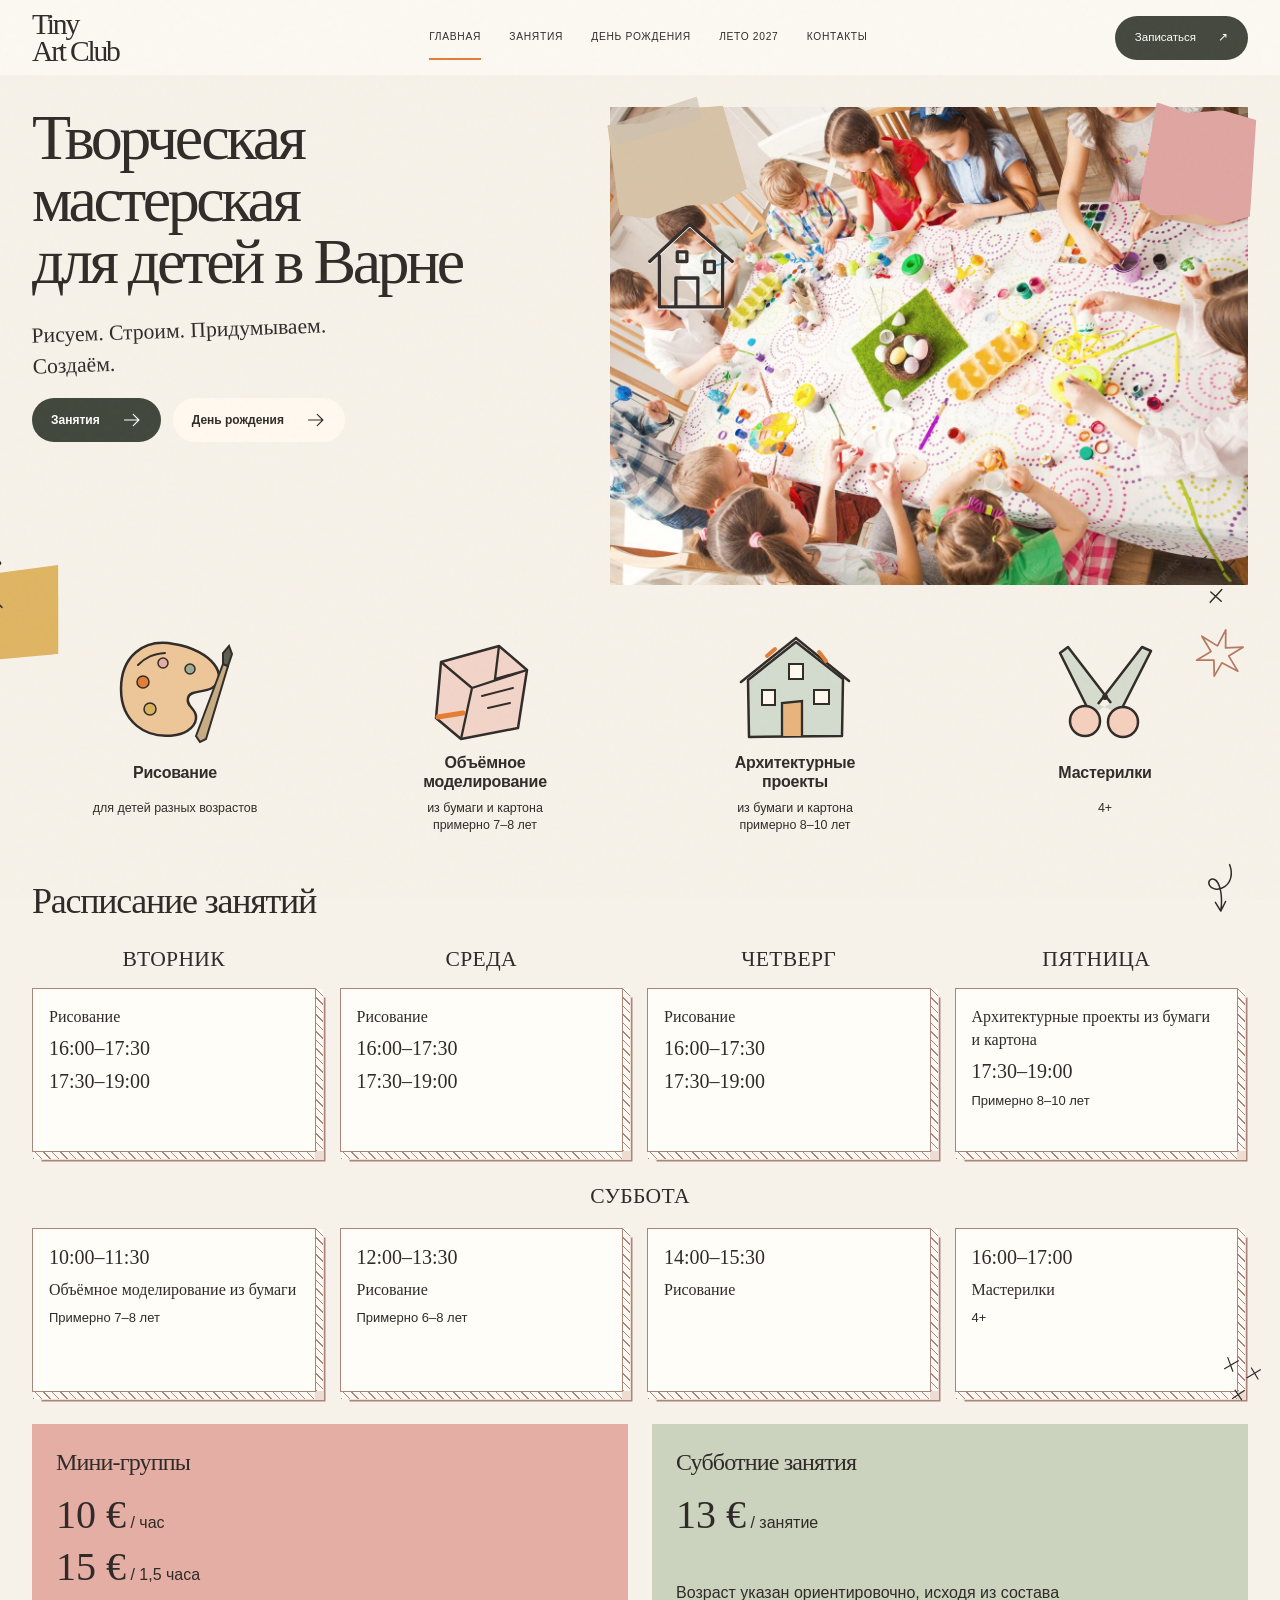
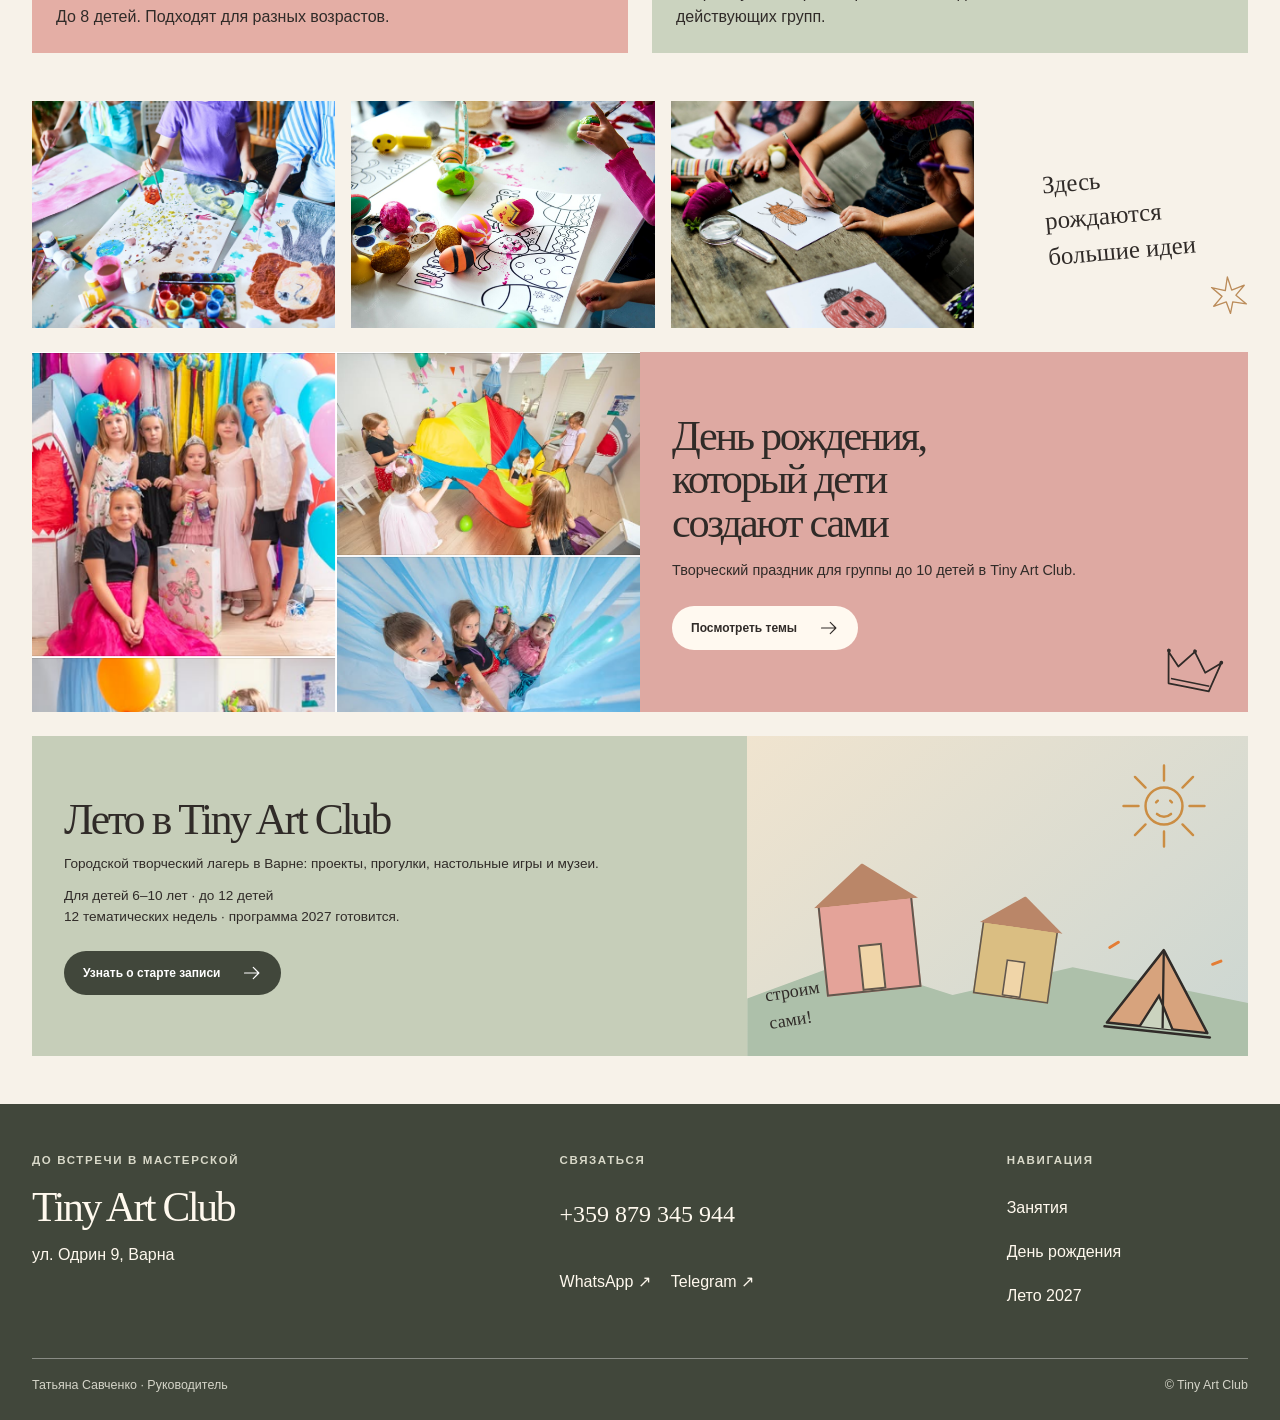
==== commit edfc12e5: "Refine handmade layout and rebuild class schedule" ====
--- a/index.html
+++ b/index.html
@@ -49,18 +49,28 @@
     </section>
 
     <section id="schedule" class="ref-schedule wrap" aria-labelledby="schedule-title">
-      <div class="ref-schedule-head"><h2 id="schedule-title">Расписание занятий</h2><p>Мини-группы до 8 детей</p></div>
+      <div class="ref-schedule-head"><h2 id="schedule-title">Расписание занятий</h2></div>
       <div class="ref-schedule-grid">
-        <article class="ref-day day-tuesday"><h3>Вторник</h3><div class="ref-paper-box"><p><time>16:00–17:30</time><span>рисование</span></p><p><time>17:30–19:00</time><span>рисование</span></p></div></article>
-        <article class="ref-day day-wednesday"><h3>Среда</h3><div class="ref-paper-box"><p><time>16:00–17:30</time><span>рисование</span></p><p><time>17:30–19:00</time><span>рисование</span></p></div></article>
-        <article class="ref-day day-thursday"><h3>Четверг</h3><div class="ref-paper-box"><p><time>16:00–17:30</time><span>рисование</span></p><p><time>17:30–19:00</time><span>рисование</span></p></div></article>
-        <article class="ref-day day-friday"><h3>Пятница</h3><div class="ref-paper-box"><p><time>17:30–19:00</time><span>архитектурные проекты<br>из бумаги и картона</span><small>примерно 8–10 лет</small></p></div></article>
-        <article class="ref-day ref-saturday"><h3>Суббота</h3><div class="ref-paper-box ref-saturday-box"><p><time>10:00–11:30</time><span>объёмное моделирование из бумаги</span><small>примерно 7–8 лет</small></p><p><time>12:00–13:30</time><span>рисование</span><small>примерно 6–8 лет</small></p><p><time>14:00–15:30</time><span>рисование</span></p></div></article>
-        <article class="ref-day ref-craft-day"><h3 aria-hidden="true">&nbsp;</h3><div class="ref-paper-box"><p><time>16:00–17:00</time><span>мастерилки 4+</span></p></div></article>
+        <article class="ref-day day-tuesday"><h3>Вторник</h3><div class="ref-paper-box ref-weekday-paper"><h4 class="ref-session-title">Рисование</h4><p class="ref-session-times"><span class="ref-time-range"><time datetime="16:00">16:00</time>–<time datetime="17:30">17:30</time></span><span class="ref-time-range"><time datetime="17:30">17:30</time>–<time datetime="19:00">19:00</time></span></p></div></article>
+        <article class="ref-day day-wednesday"><h3>Среда</h3><div class="ref-paper-box ref-weekday-paper"><h4 class="ref-session-title">Рисование</h4><p class="ref-session-times"><span class="ref-time-range"><time datetime="16:00">16:00</time>–<time datetime="17:30">17:30</time></span><span class="ref-time-range"><time datetime="17:30">17:30</time>–<time datetime="19:00">19:00</time></span></p></div></article>
+        <article class="ref-day day-thursday"><h3>Четверг</h3><div class="ref-paper-box ref-weekday-paper"><h4 class="ref-session-title">Рисование</h4><p class="ref-session-times"><span class="ref-time-range"><time datetime="16:00">16:00</time>–<time datetime="17:30">17:30</time></span><span class="ref-time-range"><time datetime="17:30">17:30</time>–<time datetime="19:00">19:00</time></span></p></div></article>
+        <article class="ref-day day-friday"><h3>Пятница</h3><div class="ref-paper-box ref-weekday-paper"><h4 class="ref-session-title">Архитектурные проекты из бумаги и картона</h4><p class="ref-session-times"><span class="ref-time-range"><time datetime="17:30">17:30</time>–<time datetime="19:00">19:00</time></span></p><p class="ref-session-age">Примерно 8–10 лет</p></div></article>
       </div>
-      <p class="ref-schedule-prices">10 € / час · 15 € / 1,5 часа · по субботам 13 € / занятие <span>Возраст в субботних группах указан ориентировочно.</span></p>
+      <div class="ref-saturday" role="group" aria-labelledby="saturday-title">
+        <h3 id="saturday-title">Суббота</h3>
+        <div class="ref-saturday-row">
+          <article class="ref-paper-box ref-saturday-card"><p class="ref-session-times"><span class="ref-time-range"><time datetime="10:00">10:00</time>–<time datetime="11:30">11:30</time></span></p><h4 class="ref-session-title">Объёмное моделирование из бумаги</h4><p class="ref-session-age">Примерно 7–8 лет</p></article>
+          <article class="ref-paper-box ref-saturday-card"><p class="ref-session-times"><span class="ref-time-range"><time datetime="12:00">12:00</time>–<time datetime="13:30">13:30</time></span></p><h4 class="ref-session-title">Рисование</h4><p class="ref-session-age">Примерно 6–8 лет</p></article>
+          <article class="ref-paper-box ref-saturday-card"><p class="ref-session-times"><span class="ref-time-range"><time datetime="14:00">14:00</time>–<time datetime="15:30">15:30</time></span></p><h4 class="ref-session-title">Рисование</h4></article>
+          <article class="ref-paper-box ref-saturday-card"><p class="ref-session-times"><span class="ref-time-range"><time datetime="16:00">16:00</time>–<time datetime="17:00">17:00</time></span></p><h4 class="ref-session-title">Мастерилки</h4><p class="ref-session-age">4+</p></article>
+        </div>
+        <svg class="ref-schedule-crosses" aria-hidden="true"><use href="assets/icons.svg#crosses"></use></svg>
+      </div>
+      <div class="ref-schedule-rates">
+        <article class="ref-rate ref-rate-mini" aria-labelledby="mini-rate-title"><h3 id="mini-rate-title">Мини-группы</h3><p class="ref-rate-prices"><span><strong>10 €</strong> / час</span><span><strong>15 €</strong> / 1,5 часа</span></p><p class="ref-rate-note">До 8 детей. Подходят для разных возрастов.</p></article>
+        <article class="ref-rate ref-rate-saturday" aria-labelledby="saturday-rate-title"><h3 id="saturday-rate-title">Субботние занятия</h3><p class="ref-rate-prices"><span><strong>13 €</strong> / занятие</span></p><p class="ref-rate-note">Возраст указан ориентировочно, исходя из состава действующих групп.</p></article>
+      </div>
       <svg class="ref-schedule-arrow" aria-hidden="true"><use href="assets/icons.svg#arrow-curve"></use></svg>
-      <svg class="ref-schedule-crosses" aria-hidden="true"><use href="assets/icons.svg#crosses"></use></svg>
     </section>
 
     <section class="ref-gallery wrap" aria-label="Иллюстрации творческих занятий">
--- a/assets/site.css
+++ b/assets/site.css
@@ -1,31 +1,39 @@
-:root{--paper:#f6f2ea;--white:#fffdf8;--ink:#292723;--muted:#625f58;--line:#cfc7bb;--olive:#6d7163;--olive-soft:#d8d9c9;--clay:#c98374;--blush:#ead1ca;--ochre:#d8a752;--orange:#db782f;--serif:Georgia,'Times New Roman',serif;--sans:'Segoe UI',Arial,sans-serif;--ease:cubic-bezier(.2,.7,.2,1)}
-*{box-sizing:border-box}html{scroll-behavior:smooth;scroll-padding-top:105px}body{margin:0;background:var(--paper);color:var(--ink);font-family:var(--sans);font-size:16px;line-height:1.55}img,svg{display:block;max-width:100%}img{height:auto}a{color:inherit;text-decoration:none}button{font:inherit}p,h1,h2,h3,figure{margin:0}h1,h2,h3{font-weight:400}h1,h2{font-family:var(--serif);letter-spacing:-.045em;line-height:1.04}h1 em,h2 em{font-weight:400;color:var(--olive)}h2{font-size:clamp(2.8rem,5vw,5.9rem)}h3{font-family:var(--serif);letter-spacing:-.025em;line-height:1.1}p{max-width:70ch}::selection{background:#eac6a4;color:var(--ink)}:focus-visible{outline:3px solid var(--orange);outline-offset:4px}a,button{-webkit-tap-highlight-color:transparent}.wrap{width:min(100% - 72px,1360px);margin-inline:auto}.section-space{padding-block:clamp(90px,10vw,170px)}.skip-link{position:absolute;z-index:1000;top:-90px;left:16px;background:var(--ink);color:var(--white);padding:12px 18px}.skip-link:focus{top:16px}.section-index,.eyebrow,.footer-label{font-size:.73rem;font-weight:650;text-transform:uppercase;letter-spacing:.15em}.section-index{color:#756f65}.eyebrow{display:flex;align-items:center;gap:12px;color:#58574e}.line-mark{width:31px;height:1px;background:var(--orange)}.lead{font-size:clamp(1.06rem,1.5vw,1.33rem);line-height:1.55}.hand-note{font-family:var(--serif);font-style:italic;letter-spacing:-.03em;line-height:1.15}.micro-copy{font-size:.82rem;color:var(--muted)}.doodle{color:var(--ink)}.actions{display:flex;flex-wrap:wrap;gap:12px}.button{display:inline-flex;align-items:center;justify-content:space-between;gap:30px;min-height:51px;padding:12px 19px;border:1px solid var(--ink);border-radius:2px;font-size:.79rem;font-weight:650;letter-spacing:.055em;text-transform:uppercase;transition:transform .2s var(--ease),background .2s var(--ease),color .2s var(--ease)}.button svg,.text-link svg{width:22px;height:22px;flex:none;transition:transform .2s var(--ease)}.button:hover,.button:focus-visible{transform:rotate(-1deg) translateY(-2px)}.button:hover svg,.text-link:hover svg,.text-link:focus-visible svg{transform:translateX(4px)}.button-dark{background:var(--ink);color:var(--white)}.button-dark:hover{background:#454239}.button-light{background:transparent}.button-light:hover{background:var(--white)}.text-link{display:inline-flex;align-items:center;gap:22px;min-height:44px;padding-block:8px;border-bottom:1px solid currentColor;font-size:.82rem;font-weight:700;letter-spacing:.06em;text-transform:uppercase}.section-heading{display:grid;grid-template-columns:1fr 2fr;column-gap:40px;align-items:start;margin-bottom:55px}.section-heading h2{grid-column:2}.section-heading>p:last-child:not(.section-index){grid-column:2;margin-top:20px;color:var(--muted)}
-/* Navigation */
-.site-header{position:relative;z-index:30;background:var(--paper);border-bottom:1px solid rgba(68,62,50,.13)}.header-inner{display:grid;grid-template-columns:130px 1fr auto;align-items:center;gap:22px;min-height:106px}.brand{width:88px;display:block;mix-blend-mode:multiply}.brand img{width:88px;height:89px;object-fit:cover}.main-nav{display:flex;justify-content:center;align-items:center;gap:clamp(14px,2.5vw,36px)}.main-nav a{position:relative;display:flex;align-items:center;min-height:44px;font-size:.69rem;font-weight:650;text-transform:uppercase;letter-spacing:.08em;white-space:nowrap}.main-nav a:after{content:"";position:absolute;bottom:8px;left:0;width:100%;height:1px;background:var(--ink);transform:scaleX(0);transform-origin:left;transition:transform .2s var(--ease)}.main-nav a:hover:after,.main-nav a:focus-visible:after,.main-nav a[aria-current]:after{transform:scaleX(1)}.header-contact{display:inline-flex;align-items:center;gap:12px;min-height:43px;padding:0 16px;background:var(--olive);border-radius:24px;color:white;font-size:.67rem;letter-spacing:.08em;text-transform:uppercase}.header-contact:hover{background:#565b4f}.menu-toggle{display:none}
-/* Home hero */
-.hero-home{display:grid;grid-template-columns:minmax(0,.93fr) minmax(0,1.07fr);gap:4%;align-items:center;min-height:710px;padding-top:55px;padding-bottom:85px}.hero-copy{position:relative;z-index:2;padding:20px 0 35px 3.5%}.hero-copy h1{max-width:660px;margin:40px 0 22px;font-size:clamp(3.9rem,5.6vw,7.4rem)}.hero-brand{display:block;margin-bottom:14px;font-family:var(--sans);font-size:.82rem;font-weight:650;letter-spacing:.15em;text-transform:uppercase}.hero-copy h1 em{color:var(--ink)}.hero-note{margin:0 0 30px 10%;font-size:clamp(1.5rem,2.1vw,2.5rem);transform:rotate(-3deg)}.hero-copy .micro-copy{margin-top:24px}.hero-composition{position:relative;min-height:590px;padding:20px 7% 25px 0}.photo-frame{background:var(--white);padding:10px;box-shadow:0 16px 40px rgba(57,46,32,.12)}.hero-photo{width:min(100%,585px);margin-left:auto;transform:rotate(2deg)}.hero-photo img{width:100%;height:540px;object-fit:cover;object-position:center 49%}.tape{position:absolute;z-index:3;width:77px;height:27px;background:rgba(210,195,165,.75);opacity:.9;clip-path:polygon(3% 0,100% 8%,96% 97%,0 100%)}.tape-one{top:7px;left:23%;transform:rotate(-19deg)}.art-sticker{position:absolute;left:-4%;bottom:0;width:37%;padding:7px;background:var(--white);box-shadow:0 10px 28px #39301e29;transform:rotate(-9deg)}.art-sticker img{aspect-ratio:1.17;object-fit:cover}.hero-star{position:absolute;right:-1%;top:2%;width:83px;height:83px;color:var(--orange);transform:rotate(15deg)}.photo-caption{position:absolute;right:-1%;bottom:0;font-size:1.32rem;transform:rotate(-7deg)}.photo-caption svg{width:70px;height:52px;margin-left:50px;transform:rotate(160deg)}
-/* Intro and activities */
-.paper-band{position:relative;background:#e8e7dc;clip-path:polygon(0 2%,8% 0,20% 1%,33% 0,49% 1%,64% 0,82% 1%,100% 0,100% 98%,86% 100%,67% 99%,43% 100%,22% 99%,0 100%)}.intro-section{padding:105px 0 115px}.intro-layout{position:relative;display:grid;grid-template-columns:1fr 2fr;gap:40px}.intro-layout h2{margin-bottom:30px}.intro-layout .lead{max-width:670px}.intro-spark{position:absolute;right:2%;bottom:-50px;width:70px;height:70px;color:var(--orange)}.activities-list{display:grid;grid-template-columns:repeat(4,1fr);border-top:1px solid var(--line)}.activity{position:relative;min-height:280px;padding:25px 28px 25px 0;border-bottom:1px solid var(--line)}.activity+.activity{padding-left:28px;border-left:1px solid var(--line)}.activity-number{font-size:.72rem;color:var(--muted)}.activity-icon{width:75px;height:75px;margin:14px 0 23px;color:#916e52;transform:rotate(-6deg)}.activity:nth-child(2) .activity-icon{transform:rotate(7deg)}.activity:nth-child(3) .activity-icon{transform:rotate(2deg)}.activity:nth-child(4) .activity-icon{transform:rotate(-10deg)}.activity h3{max-width:210px;font-size:1.57rem}.activity p{max-width:210px;margin-top:11px;color:var(--muted);font-size:.9rem}
-/* Method */
-.method-section{background:#efe9df}.method-layout{display:grid;grid-template-columns:1fr .91fr;gap:9%;align-items:center}.method-copy h2{margin:28px 0 30px}.method-copy .lead{max-width:590px}.method-steps{display:flex;flex-wrap:wrap;gap:9px 24px;max-width:590px;margin:44px 0 0;padding:0;list-style:none}.method-steps li{position:relative;padding:7px 0;font-family:var(--serif);font-style:italic;font-size:1.2rem}.method-steps li:not(:last-child):after{content:'→';display:inline-block;margin-left:22px;color:var(--orange);font-family:var(--sans);font-style:normal}.method-image{position:relative;width:min(100%,500px);justify-self:center;transform:rotate(2deg)}.method-image img{width:100%;height:620px;object-fit:cover;object-position:center 32%;border:10px solid var(--white);box-shadow:0 18px 35px #443d3026}.tape-two{top:-14px;left:43%;transform:rotate(9deg)}.method-image figcaption{display:flex;align-items:end;justify-content:space-between;gap:16px;margin-top:16px;color:var(--muted);font-size:.74rem}.method-image figcaption .hand-note{color:var(--ink);font-size:1.4rem}
-/* Schedule */
-.schedule-section{background:var(--paper)}.schedule-heading{margin-bottom:50px}.schedule-grid{display:grid;grid-template-columns:repeat(4,1fr);gap:18px}.schedule-sheet{position:relative;min-height:235px;padding:28px 26px 25px;background:var(--white);border:2px solid #a7928b;box-shadow:7px 7px 0 #eadcd4;transform:rotate(-1deg)}.schedule-sheet:before{content:"";position:absolute;inset:7px -8px -8px 7px;z-index:-1;border-right:1px dashed #9d7770;border-bottom:1px dashed #9d7770}.schedule-sheet:nth-child(2){transform:rotate(1.3deg)}.schedule-sheet:nth-child(3){transform:rotate(-.8deg)}.schedule-sheet:nth-child(4){transform:rotate(1.1deg)}.schedule-sheet h3{margin-bottom:20px;font-size:1.8rem}.schedule-sheet p{margin-bottom:12px;font-size:.94rem;line-height:1.4}.schedule-sheet time{display:block;font-weight:700;font-size:1.02rem}.schedule-sheet small{display:block;margin-top:7px;color:var(--muted);font-size:.8rem}.sheet-saturday{grid-column:1/-1;min-height:0;margin-top:18px;padding:25px 32px 34px;transform:rotate(.4deg)!important}.sheet-saturday h3{margin-bottom:14px}.saturday-grid{display:grid;grid-template-columns:repeat(4,1fr);gap:16px}.saturday-grid p{padding-right:18px;border-right:1px dashed var(--line)}.saturday-grid p:last-child{border:0}.schedule-bottom{display:flex;justify-content:space-between;gap:35px;align-items:end;margin-top:55px}.schedule-note{max-width:430px;font-size:1.34rem;transform:rotate(-2deg)}.prices-inline{display:flex;gap:60px;border-top:1px solid var(--ink);padding-top:16px}.prices-inline div{display:flex;flex-direction:column}.prices-inline span{margin-bottom:9px;color:var(--muted);font-size:.76rem;letter-spacing:.08em;text-transform:uppercase}.prices-inline strong{font-family:var(--serif);font-weight:400;font-size:1.65rem;line-height:1.25;white-space:nowrap}.prices-inline small{font-family:var(--sans);font-size:.73rem}
-/* Gallery and Tatiana */
-.gallery-section{padding-top:75px}.gallery-wall{display:grid;grid-template-columns:1.13fr .87fr 1fr;align-items:start;gap:28px}.gallery-item{position:relative;padding:9px 9px 17px;background:var(--white);box-shadow:0 10px 25px #3a332119}.gallery-item img{width:100%;object-fit:cover}.gallery-item figcaption{padding:10px 5px 0;font-family:var(--serif);font-style:italic;font-size:1rem}.gallery-one{transform:rotate(-3deg)}.gallery-one img{aspect-ratio:.86}.gallery-two{margin-top:83px;transform:rotate(3deg)}.gallery-two img{aspect-ratio:.82}.gallery-three{margin-top:17px;transform:rotate(-1.5deg)}.gallery-three img{aspect-ratio:.86}.tatiana-section{padding:110px 0;background:#dedfd0}.tatiana-layout{display:grid;grid-template-columns:.76fr 1.24fr;gap:10%;align-items:center}.portrait-frame{width:min(100%,385px);justify-self:end;padding:9px;background:var(--white);box-shadow:0 10px 30px #3a332126;transform:rotate(-3deg)}.portrait-frame img{width:100%;height:480px;object-fit:cover;object-position:center 36%}.tatiana-copy h2{margin:30px 0 24px}.tatiana-copy p:last-of-type{font-size:1.12rem}.tatiana-copy svg{width:60px;height:60px;margin:35px 0 0 34%;color:var(--orange)}
-/* Teasers */
-.teaser-layout{display:grid;grid-template-columns:.82fr 1.18fr;align-items:center;gap:0}.teaser-image{position:relative;z-index:2;width:min(100%,500px);padding:8px;background:var(--white);transform:rotate(-2deg);box-shadow:0 12px 27px #2d271c24}.teaser-image img{width:100%;max-height:525px;object-fit:cover}.teaser-paper{position:relative;min-height:490px;margin-left:-35px;padding:80px 8% 70px 12%}.blush-paper{background:var(--blush);clip-path:polygon(2% 0,19% 1%,38% 0,61% 1%,81% 0,100% 2%,99% 24%,100% 48%,99% 76%,100% 98%,78% 99%,53% 98%,28% 100%,0 98%,1% 73%,0 41%)}.teaser-paper h2{margin:30px 0 20px;font-size:clamp(3.1rem,4.7vw,5.8rem)}.teaser-paper h2 em,.custom-paper h2 em{color:#875c54}.teaser-paper p:not(.section-index){max-width:410px;margin-bottom:27px}.paper-crown{position:absolute;right:8%;bottom:35px;width:80px;height:60px;transform:rotate(14deg)}.camp-teaser{background:#e4e4d6;clip-path:polygon(0 1%,18% 0,36% 1%,61% 0,81% 1%,100% 0,100% 100%,0 100%)}.camp-teaser-layout{display:grid;grid-template-columns:1fr 1fr;gap:4%;align-items:center;min-height:560px}.camp-teaser-copy h2{margin:30px 0 20px}.camp-teaser-copy .lead{max-width:530px}.camp-facts{margin-top:18px;font-size:.88rem;font-weight:650}.status-note{display:inline-block;margin:22px 0;padding:8px 12px;background:#f4eee0;color:#594f40;border-left:3px solid var(--orange);font-size:.88rem}.camp-teaser-copy .button{display:flex;width:max-content}.summer-art{position:relative;height:430px;overflow:hidden}.summer-sun{position:absolute;top:25px;right:15%;width:125px;height:125px;color:#cc9550}.summer-sun svg{width:100%;height:100%}.summer-hill{position:absolute;bottom:-43px;left:0;width:100%;height:190px;background:#abb2a0;clip-path:polygon(0 64%,25% 34%,47% 52%,71% 17%,100% 43%,100% 100%,0 100%)}.summer-house{position:absolute;bottom:80px;width:110px;height:145px;background:#d8ad80;border:2px solid #6b5f4e;box-shadow:7px 7px 0 #ffffff8f}.summer-house:before{content:"";position:absolute;left:-12px;top:-50px;width:130px;height:55px;background:#d6a476;clip-path:polygon(0 100%,50% 0,100% 100%);border-bottom:2px solid #6b5f4e}.summer-house:after{content:"";position:absolute;left:38px;top:54px;width:32px;height:89px;border:2px solid #685d4b;background:#e9d6bb}.house-a{left:23%;transform:rotate(-8deg)}.house-b{left:53%;bottom:61px;transform:rotate(7deg) scale(.8);background:#c99486}.paint-dot{position:absolute;border-radius:50%;background:var(--orange)}.dot-a{top:95px;left:15%;width:13px;height:15px}.dot-b{top:157px;left:73%;width:21px;height:13px;transform:rotate(20deg)}.dot-c{top:33px;left:52%;width:8px;height:8px}
-/* Birthday */
-.inner-hero{display:grid;grid-template-columns:1fr 1fr;gap:5%;align-items:center;min-height:665px;padding-top:55px;padding-bottom:105px}.inner-hero h1{margin:35px 0 25px;font-size:clamp(4.2rem,6vw,7.8rem)}.inner-hero .hand-note{margin:0 0 26px 7%;font-size:clamp(1.6rem,2.4vw,2.7rem);transform:rotate(-3deg)}.inner-hero .lead{max-width:495px;margin-bottom:26px}.birthday-hero-art{position:relative;min-height:520px}.birthday-hero-photo{width:min(100%,530px);margin:20px auto 0;transform:rotate(2deg)}.birthday-hero-photo img{height:480px;width:100%;object-fit:cover}.hero-art-note{position:absolute;left:-4%;bottom:-42px;font-size:1.7rem!important;transform:rotate(-7deg)}.birthday-star{position:absolute;top:-15px;right:0;width:75px;height:75px;color:var(--clay)}.birthday-intro{padding:110px 0;background:#ecd7cf}.birthday-intro-layout{display:grid;grid-template-columns:.6fr 1.65fr .9fr;gap:35px;align-items:start}.birthday-intro h2{font-size:clamp(2.9rem,4.3vw,5.4rem)}.birthday-intro h2 em{color:#875c54}.birthday-intro p:last-child{max-width:290px;margin-top:10px}.party-wall{display:grid;grid-template-columns:1fr 1fr;column-gap:8%;row-gap:120px}.party-story{min-width:0}.story-image{padding:8px;background:var(--white);box-shadow:0 9px 25px #4031281c}.story-image img{width:100%;height:420px;object-fit:cover}.story-hogwarts .story-image{transform:rotate(-2deg)}.story-detective{padding-top:80px}.story-detective .story-image{transform:rotate(2deg)}.story-mermaid .story-image{width:82%;margin-left:auto;transform:rotate(2deg)}.story-wednesday{padding-top:100px}.story-wednesday .story-image{transform:rotate(-2deg)}.story-copy{display:grid;grid-template-columns:45px 1fr;column-gap:14px;max-width:520px;margin:24px 10px 0}.story-copy h3{font-size:2rem}.story-copy p,.story-copy small{grid-column:2;color:var(--muted)}.story-copy small{display:block;margin-top:8px;font-size:.72rem}.story-number{padding-top:7px;border-top:1px solid var(--ink);font-size:.76rem}.custom-party{padding-top:20px}.custom-layout{display:grid;grid-template-columns:1.3fr .7fr;align-items:center}.custom-paper{position:relative;z-index:2;padding:80px 12% 85px}.custom-paper h2{margin:22px 0}.custom-paper p:not(.section-index){max-width:540px;margin-bottom:22px}.custom-art{position:relative;height:410px;margin-left:-70px;background:#e9e4d7;transform:rotate(2deg)}.custom-crown{position:absolute;left:27%;top:23%;width:165px;height:125px;color:#7a675a;transform:rotate(-12deg)}.custom-star{position:absolute;right:13%;bottom:19%;width:74px;height:74px;color:var(--clay)}.party-paper-shape{position:absolute;left:23%;bottom:20%;width:105px;height:90px;background:#d9b9a4;clip-path:polygon(10% 0,97% 6%,90% 100%,0 85%);transform:rotate(14deg)}.package-layout{display:grid;grid-template-columns:.8fr 1.2fr;gap:10%;padding:60px 6%;background:#e7e3d7;clip-path:polygon(0 1%,23% 0,47% 1%,74% 0,100% 1%,99% 99%,70% 100%,41% 99%,0 100%)}.package-price{padding:20px 7% 20px 0;border-right:1px solid #aaa599}.package-price p{font-family:var(--serif);font-size:1.8rem;line-height:1.18}.package-price strong{display:block;margin:20px 0 15px;font-family:var(--serif);font-size:clamp(5rem,9vw,10rem);font-weight:400;line-height:1}.package-price strong span{font-size:.48em}.package-meta{display:flex;gap:16px;flex-wrap:wrap}.package-meta span{padding:8px 13px;border:1px solid var(--ink);border-radius:30px;font-size:.82rem}.package-details{display:grid;grid-template-columns:1fr 1fr;gap:30px 40px;align-content:center}.package-details h3{margin-bottom:15px;font-size:1.65rem}.package-details ul{margin:0;padding-left:20px}.package-details li{margin-bottom:8px}.package-details>p{grid-column:1/-1;font-size:.86rem;color:var(--muted)}.package-details .button{grid-column:1/-1;justify-self:start}
-/* Summer camp */
-.camp-hero{grid-template-columns:1fr 1fr}.camp-hero h1 em{color:#879280}.camp-hero-facts{display:flex;flex-wrap:wrap;gap:8px;margin:0 0 12px}.camp-hero-facts span{padding:7px 12px;border:1px solid #a9aaa0;border-radius:30px;font-size:.79rem}.camp-hero .status-note{display:block;width:max-content;max-width:100%;margin:12px 0 23px}.camp-hero-art{position:relative;height:500px;overflow:hidden;background:#dedfcf;clip-path:polygon(3% 2%,19% 0,35% 2%,53% 1%,73% 0,97% 2%,100% 24%,98% 48%,100% 76%,98% 99%,77% 98%,51% 100%,24% 99%,0 98%,2% 70%,0 38%)}.camp-paper-sky{position:absolute;inset:0;background:linear-gradient(125deg,#d5ddd7 0%,#eee5cd 75%)}.camp-sun{position:absolute;top:48px;right:70px;width:110px;height:110px;color:#c68b47}.camp-mountain{position:absolute;bottom:0;left:-5%;width:115%;height:245px;background:#aab6a2;clip-path:polygon(0 68%,26% 25%,49% 56%,70% 19%,100% 65%,100% 100%,0 100%)}.mountain-two{left:-15%;bottom:-30px;height:180px;background:#c4c4a6;clip-path:polygon(0 44%,24% 6%,55% 54%,84% 19%,100% 65%,100% 100%,0 100%)}.camp-house{position:absolute;bottom:100px;width:105px;height:145px;background:#e6bb92;border:2px solid #675847;box-shadow:8px 8px 0 #ffffff8c}.camp-house:before{content:"";position:absolute;top:-47px;left:-11px;width:124px;height:47px;background:#c98f79;clip-path:polygon(0 100%,50% 0,100% 100%)}.camp-house:after{content:"";position:absolute;bottom:0;left:38px;width:28px;height:72px;border:2px solid #665f50;background:#d6e2dc}.camp-house-one{left:21%;transform:rotate(-9deg)}.camp-house-two{left:53%;bottom:82px;transform:rotate(8deg) scale(.8);background:#d2a3a0}.camp-tent{position:absolute;bottom:48px;right:8%;width:130px;height:110px;background:#b87763;clip-path:polygon(0 100%,50% 0,100% 100%);transform:rotate(-5deg)}.camp-tent:after{content:"";position:absolute;bottom:0;left:40%;width:26%;height:49%;background:#5d5a50;clip-path:polygon(0 100%,50% 0,100% 100%)}.camp-splash{position:absolute;border-radius:45%;background:var(--orange)}.splash-one{top:91px;left:14%;width:21px;height:13px;transform:rotate(-20deg)}.splash-two{top:174px;right:20%;width:13px;height:18px}.camp-art-note{position:absolute;left:8%;top:47%;font-size:1.35rem;transform:rotate(-10deg)}.camp-story{padding:110px 0;background:#e4e5d9}.camp-story-layout{display:grid;grid-template-columns:.75fr 2fr;gap:40px}.camp-story .lead{max-width:710px;margin-top:30px}.camp-activity-row{display:grid;grid-template-columns:repeat(4,1fr);border-top:1px solid var(--line);border-bottom:1px solid var(--line)}.camp-activity-row>div{display:flex;align-items:center;gap:15px;padding:20px 15px;border-right:1px solid var(--line)}.camp-activity-row>div:first-child{padding-left:0}.camp-activity-row>div:last-child{border-right:0}.camp-activity-row svg{width:51px;height:51px;flex:none;color:#8c765c}.camp-activity-row span{font-family:var(--serif);font-size:1.28rem}.camp-work{display:grid;grid-template-columns:1fr 1fr;gap:10%;align-items:center;margin-top:75px}.camp-work figure{width:min(100%,460px);padding:8px;background:var(--white);transform:rotate(-3deg);box-shadow:0 10px 25px #3d312321}.camp-work img{width:100%;height:400px;object-fit:cover}.camp-work figcaption{padding:10px;font-family:var(--serif);font-style:italic}.camp-work-note .hand-note{font-size:clamp(2rem,3vw,3.3rem)}.camp-work-note p:last-child{max-width:340px;margin-top:25px;color:var(--muted);font-size:.88rem}.weeks-section{background:#e9e7dc}.weeks-list{display:grid;grid-template-columns:repeat(6,1fr);gap:10px;margin:0;padding:0;list-style:none}.weeks-list li{min-height:130px;padding:17px 13px;border:1px solid #bcb6a8;background:#f5f1e8;transform:rotate(-1deg)}.weeks-list li:nth-child(3n){transform:rotate(1deg)}.weeks-list li:nth-child(4n){transform:rotate(-.5deg)}.weeks-list span{display:block;font-family:var(--serif);font-size:2.5rem;line-height:1.1;color:var(--olive)}.weeks-list small{display:block;margin-top:20px;color:var(--muted);font-size:.75rem}.terms-layout{display:grid;grid-template-columns:1fr 1fr;gap:9%;padding:65px 7%;background:#dce0d0;clip-path:polygon(0 1%,29% 0,58% 1%,100% 0,99% 100%,71% 99%,43% 100%,0 99%)}.terms-price p{font-family:var(--serif);font-size:1.8rem}.terms-price>div{display:flex;align-items:baseline;gap:17px;border-bottom:1px solid #a8ad9e;padding:19px 0}.terms-price strong{font-family:var(--serif);font-size:clamp(3.5rem,6vw,6.5rem);font-weight:400;line-height:1}.terms-price span{font-size:.92rem}.terms-details{align-self:center}.terms-details p{max-width:430px;margin-bottom:20px;font-size:1.04rem}.terms-details .status-note{font-size:.88rem}.camp-contact{padding-top:20px}.camp-contact-paper{position:relative;padding:70px 8%;background:#e5cfc0;clip-path:polygon(0 1%,19% 0,43% 1%,69% 0,100% 1%,99% 99%,74% 100%,50% 99%,24% 100%,0 99%)}.camp-contact h2{margin:25px 0}.camp-contact p:not(.section-index){margin-bottom:26px}.contact-sun{position:absolute;right:10%;top:60px;width:115px;height:115px;color:#9a7957}
-/* Footer */
-.site-footer{background:#33362f;color:#f5f0e7;padding:75px 0 25px}.footer-grid{display:grid;grid-template-columns:1.3fr 1fr .6fr;gap:50px}.footer-kicker{margin-bottom:14px;color:#d3d0c3;font-size:.72rem;letter-spacing:.14em;text-transform:uppercase}.site-footer h2{margin-bottom:19px;font-size:clamp(2.4rem,3.5vw,4.4rem)}.site-footer p{font-size:.91rem}.footer-label{margin-bottom:19px;color:#c6c8ba}.footer-phone{display:block;font-family:var(--serif);font-size:1.5rem}.footer-messengers{display:flex;gap:20px;margin-top:23px}.footer-messengers a,.footer-grid>div:last-child a{display:block;width:max-content;padding:5px 0;border-bottom:1px solid transparent}.footer-messengers a:hover,.footer-grid>div:last-child a:hover{border-color:currentColor}.footer-bottom{display:flex;justify-content:space-between;gap:20px;margin-top:80px;padding-top:18px;border-top:1px solid #ffffff45;color:#c8c9be;font-size:.75rem}
-@media (prefers-reduced-motion:reduce){html{scroll-behavior:auto}*,*:before,*:after{animation-duration:.01ms!important;transition-duration:.01ms!important}}
-@media (max-width:1100px){.wrap{width:min(100% - 52px,1360px)}.header-inner{grid-template-columns:100px 1fr auto;gap:10px}.brand,.brand img{width:74px;height:auto}.main-nav{gap:16px}.main-nav a{font-size:.63rem}.hero-home{min-height:640px}.hero-copy h1{font-size:clamp(3.6rem,5.5vw,6rem)}.hero-photo img{height:490px}.hero-composition{min-height:520px}.schedule-grid{grid-template-columns:repeat(2,1fr)}.sheet-saturday{grid-column:1/-1}.schedule-sheet{min-height:205px}.story-image img{height:350px}.weeks-list{grid-template-columns:repeat(4,1fr)}}
-@media (max-width:960px){.site-header{position:relative}.header-inner{grid-template-columns:1fr auto auto;min-height:88px}.brand,.brand img{width:76px}.menu-toggle{display:flex;flex-direction:column;justify-content:center;gap:6px;order:3;width:46px;height:46px;padding:8px;border:1px solid var(--ink);background:transparent;cursor:pointer}.menu-toggle span{display:block;width:100%;height:1px;background:var(--ink)}.main-nav{display:none;position:absolute;left:0;right:0;top:100%;z-index:40;flex-direction:column;align-items:stretch;gap:0;padding:12px 26px 24px;background:var(--paper);border-bottom:1px solid var(--line);box-shadow:0 15px 24px #0000001a}.main-nav.is-open{display:flex}.main-nav a{min-height:50px;font-size:.78rem;border-bottom:1px solid var(--line)}.main-nav a:after{display:none}.header-contact{justify-self:end}.hero-home{grid-template-columns:1fr 1fr;gap:2%;min-height:0;padding-block:65px 95px}.hero-copy{padding-left:0}.hero-copy h1{font-size:clamp(3.4rem,5.9vw,5.4rem)}.hero-composition{min-height:460px;padding-right:0}.hero-photo img{height:440px}.hero-star{right:0}.art-sticker{left:-8%;width:43%}.photo-caption{display:none}.intro-layout,.camp-story-layout{grid-template-columns:.55fr 2fr}.activities-list{grid-template-columns:repeat(2,1fr)}.activity:nth-child(3){padding-left:0;border-left:0}.method-layout{gap:5%}.method-image img{height:550px}.method-steps{gap:0 10px}.method-steps li{font-size:1.03rem}.method-steps li:not(:last-child):after{margin-left:10px}.gallery-wall{gap:17px}.gallery-item figcaption{font-size:.88rem}.tatiana-layout{gap:7%}.teaser-paper{padding:65px 7% 60px 13%}.teaser-paper h2{font-size:clamp(2.8rem,4.8vw,4.5rem)}.inner-hero{min-height:0;padding-block:70px 100px}.inner-hero h1{font-size:clamp(3.8rem,6vw,6rem)}.birthday-hero-photo img{height:400px}.birthday-hero-art{min-height:450px}.birthday-intro-layout{grid-template-columns:.55fr 1.5fr}.birthday-intro-layout p:last-child{grid-column:2;max-width:560px}.party-wall{gap:80px 6%}.custom-layout{grid-template-columns:1.2fr .8fr}.custom-paper{padding:60px 8%}.package-layout{gap:6%}.camp-hero-art{height:420px}.camp-activity-row{grid-template-columns:repeat(2,1fr)}.camp-activity-row>div:nth-child(2){border-right:0}.camp-activity-row>div:nth-child(-n+2){border-bottom:1px solid var(--line)}}
-@media (max-width:700px){html{scroll-padding-top:70px}.wrap{width:min(100% - 36px,1360px)}.section-space{padding-block:75px}.site-header .header-inner{min-height:76px}.brand,.brand img{width:64px}.header-contact{min-height:42px;padding-inline:13px;font-size:.61rem}.hero-home,.inner-hero{display:flex;flex-direction:column;align-items:stretch;padding-top:42px;padding-bottom:74px}.hero-copy{padding:0}.hero-copy h1{margin:24px 0 18px;font-size:clamp(3.25rem,10vw,5rem)}.hero-brand{font-size:.7rem}.hero-note{margin-left:5%;font-size:1.75rem}.actions{gap:9px}.button{gap:15px;min-height:49px;padding:10px 13px;font-size:.7rem}.button svg{width:19px;height:19px}.hero-copy .micro-copy{margin-top:17px}.hero-composition{min-height:0;margin-top:35px;padding:0 8% 32px 3%}.hero-photo{width:86%;margin-right:0}.hero-photo img{height:430px;object-position:center 42%}.art-sticker{width:39%;left:0;bottom:0}.hero-star{width:58px;height:58px;top:-20px;right:0}.tape-one{left:29%;top:-10px}.section-heading{display:block;margin-bottom:33px}.section-heading h2{margin-top:18px}.section-heading>p:last-child:not(.section-index){margin-top:15px}.intro-section,.birthday-intro,.camp-story{padding:75px 0 82px}.intro-layout,.birthday-intro-layout,.camp-story-layout{display:block}.intro-layout h2,.birthday-intro h2,.camp-story h2{margin:18px 0 22px}.intro-spark{right:0;bottom:-54px;width:50px;height:50px}.activities-list{grid-template-columns:repeat(2,1fr)}.activity{min-height:255px;padding:18px 12px 25px 0}.activity+.activity{padding-left:15px}.activity:nth-child(3){padding-left:0}.activity-icon{width:60px;height:60px;margin:12px 0 18px}.activity h3{font-size:1.27rem;overflow-wrap:anywhere}.activity p{font-size:.82rem}.method-layout{display:flex;flex-direction:column;align-items:stretch;gap:42px}.method-copy h2{margin:18px 0 22px}.method-steps{margin-top:26px}.method-image{width:min(92%,440px);margin-inline:auto}.method-image img{height:470px}.method-image figcaption{font-size:.69rem}.method-image figcaption .hand-note{font-size:1.1rem}.schedule-grid{grid-template-columns:1fr;gap:17px}.schedule-sheet{min-height:0;padding:25px 24px;transform:none!important}.schedule-sheet h3{font-size:1.7rem;margin-bottom:16px}.sheet-saturday{grid-column:auto;margin-top:5px}.saturday-grid{grid-template-columns:1fr 1fr;gap:10px 16px}.saturday-grid p:nth-child(2){border:0}.schedule-bottom{display:block;margin-top:40px}.schedule-note{margin-bottom:25px}.prices-inline{gap:35px}.gallery-wall{grid-template-columns:1fr 1fr;gap:15px}.gallery-one{grid-column:1/3;width:76%}.gallery-two{margin-top:0}.gallery-three{margin-top:28px}.gallery-item figcaption{font-size:.8rem}.tatiana-section{padding:80px 0}.tatiana-layout{display:flex;flex-direction:column-reverse;align-items:stretch;gap:30px}.tatiana-copy h2{margin:17px 0}.tatiana-copy svg{display:none}.portrait-frame{width:min(80%,355px);margin-left:8%;align-self:start}.portrait-frame img{height:390px}.teaser-layout{display:flex;flex-direction:column;align-items:stretch}.teaser-image{width:78%;margin-left:3%}.teaser-image img{max-height:370px}.teaser-paper{margin:-28px 0 0 8%;min-height:0;padding:60px 8% 70px}.teaser-paper h2{font-size:clamp(2.7rem,8vw,4.4rem)}.paper-crown{width:57px;height:43px;right:7%;bottom:20px}.camp-teaser-layout{display:flex;flex-direction:column;align-items:stretch;min-height:0;padding-top:70px}.camp-teaser-copy h2{margin:20px 0}.camp-facts{line-height:1.7}.summer-art{width:100%;height:310px;margin-top:30px}.summer-house{bottom:45px;transform:scale(.8)}.house-a{left:21%;transform:rotate(-8deg) scale(.8)}.house-b{left:51%;bottom:30px;transform:rotate(7deg) scale(.65)}.summer-sun{width:100px;height:100px}.inner-hero h1{margin:25px 0 20px;font-size:clamp(3.4rem,10vw,5rem)}.inner-hero .hand-note{margin-left:4%;font-size:1.75rem}.inner-hero .lead{font-size:1.07rem}.birthday-hero-art{min-height:0;margin-top:42px;padding-bottom:30px}.birthday-hero-photo{width:85%;margin:0 auto}.birthday-hero-photo img{height:380px}.hero-art-note{left:0;bottom:-10px;font-size:1.3rem!important}.birthday-star{width:60px;height:60px;right:0;top:-16px}.birthday-intro-layout p:last-child{margin-top:0}.party-wall{grid-template-columns:1fr;row-gap:62px}.party-story,.story-detective,.story-wednesday{padding-top:0}.story-image{width:90%;margin:0!important}.story-detective .story-image,.story-wednesday .story-image{margin-left:auto!important}.story-mermaid .story-image{width:82%}.story-image img{height:auto;max-height:480px;object-fit:contain}.story-copy{margin:22px 8px 0}.story-copy h3{font-size:1.8rem}.custom-layout{display:block}.custom-paper{padding:60px 8% 70px}.custom-art{height:220px;margin:-30px 8% 0;background:#e9e4d7}.custom-crown{top:25%;left:30%;width:125px;height:95px}.package-layout{grid-template-columns:1fr;gap:35px;padding:40px 7%}.package-price{padding:0 0 30px;border-right:0;border-bottom:1px solid #aaa599}.package-price strong{font-size:5.5rem}.package-details{grid-template-columns:1fr 1fr;gap:25px}.camp-hero-art{width:100%;height:380px;margin-top:35px}.camp-hero .hand-note{margin-left:0}.camp-activity-row span{font-size:1.07rem}.camp-work{grid-template-columns:1fr;gap:35px;margin-top:45px}.camp-work figure{width:80%;margin-left:5%}.camp-work img{height:350px}.camp-work-note{margin-left:5%}.weeks-list{grid-template-columns:repeat(3,1fr)}.weeks-list li{min-height:110px;padding:12px}.weeks-list span{font-size:2rem}.weeks-list small{margin-top:13px;font-size:.69rem}.terms-layout{grid-template-columns:1fr;gap:30px;padding:45px 7%}.terms-price strong{font-size:4.5rem}.terms-details{border-top:1px solid #a8ad9e;padding-top:30px}.camp-contact-paper{padding:55px 7% 65px}.contact-sun{width:65px;height:65px;right:7%;top:33px}.camp-contact .actions{flex-wrap:wrap}.footer-grid{grid-template-columns:1fr 1fr;gap:40px}.footer-grid>div:first-child{grid-column:1/-1}.footer-bottom{margin-top:55px}}
-@media (max-width:430px){.wrap{width:min(100% - 30px,1360px)}.header-contact{display:none}.header-inner{grid-template-columns:1fr auto!important}.hero-copy h1,.inner-hero h1{font-size:clamp(2.9rem,11.2vw,4.1rem)}.hero-photo img{height:360px}.hero-note{font-size:1.5rem}.button{font-size:.65rem}.actions .button{flex:1 1 auto}.activity{min-height:270px}.activity h3{font-size:1.2rem}.activity p{font-size:.77rem}.saturday-grid{grid-template-columns:1fr}.saturday-grid p{border:0;border-bottom:1px dashed var(--line)!important;padding-bottom:9px}.saturday-grid p:last-child{border:0!important}.prices-inline{gap:22px}.prices-inline strong{font-size:1.38rem}.gallery-wall{display:flex;flex-direction:column;align-items:center}.gallery-one,.gallery-two,.gallery-three{width:90%;margin:0}.gallery-two{align-self:flex-end}.gallery-three{align-self:flex-start}.teaser-paper{margin-left:3%}.birthday-hero-photo img{height:310px}.package-details{grid-template-columns:1fr}.package-details>p,.package-details .button{grid-column:auto}.camp-hero-art{height:310px}.camp-house-one{left:13%;transform:rotate(-9deg) scale(.75)}.camp-house-two{left:42%;transform:rotate(8deg) scale(.65)}.camp-tent{right:1%;transform:scale(.8)}.camp-activity-row{grid-template-columns:1fr 1fr}.camp-activity-row>div{flex-direction:column;align-items:start;gap:7px}.camp-work figure{width:91%}.camp-work img{height:300px}.weeks-list{grid-template-columns:repeat(2,1fr)}.footer-grid{grid-template-columns:1fr}.footer-grid>div:first-child{grid-column:auto}.footer-bottom{display:block}.footer-bottom span{display:block;margin-bottom:8px}}
-.camp-prices{margin-top:6px;font-family:var(--serif);font-size:1.35rem}.camp-food{margin-top:8px;color:var(--muted);font-size:.87rem}.birthday-hero-art .hero-art-note{left:auto;right:12%;bottom:-55px;margin:0;font-size:1.45rem!important;transform:rotate(-6deg)}@media(max-width:700px){.birthday-hero-art .hero-art-note{right:8%;bottom:-34px;font-size:1.15rem!important}}
-@media(max-width:360px){.birthday-hero h1{font-size:clamp(2.55rem,10vw,3.1rem)}}
-@media(max-width:360px){.birthday-intro h2{font-size:2.5rem}}
-.birthday-hero-art{min-height:460px}.birthday-hero-photo img{height:380px;object-position:top}@media(max-width:960px){.birthday-hero-photo img{height:320px}.birthday-hero-art{min-height:390px}}@media(max-width:700px){.birthday-hero-art{min-height:0}.birthday-hero-photo img{height:225px}}
+:root{--content-width:1220px;--page-gutter:32px;--layout-gap:24px;--paper:#f7f2e9;--ink:#302b28;--muted:#645d56;--pink:#e4aea5;--sage:#cbd3bf;--ochre:#dcb76e;--orange:#e47d35;--cream:#fffaf0;--line:#bfb4a6;--serif:Georgia,'Times New Roman',serif;--hand:'Segoe Print','Bradley Hand','Comic Sans MS',cursive}
+*{box-sizing:border-box}html{scroll-behavior:smooth;scroll-padding-top:100px}body{margin:0;background:var(--paper);color:var(--ink);font-family:Arial,Helvetica,sans-serif;font-size:16px;line-height:1.5}body:before{content:'';position:fixed;inset:0;z-index:100;pointer-events:none;opacity:.14;background-image:url("data:image/svg+xml,%3Csvg viewBox='0 0 180 180' xmlns='http://www.w3.org/2000/svg'%3E%3Cfilter id='n'%3E%3CfeTurbulence type='fractalNoise' baseFrequency='.85' numOctaves='3' stitchTiles='stitch'/%3E%3C/filter%3E%3Crect width='100%25' height='100%25' filter='url(%23n)' opacity='.22'/%3E%3C/svg%3E")}img,svg{display:block;max-width:100%}a{color:inherit;text-decoration:none}button{font:inherit}h1,h2,h3,p,figure{margin:0}h1,h2,h3{font-family:var(--serif);font-weight:400;line-height:1.03;letter-spacing:-.045em}h1{font-size:clamp(3.65rem,5.7vw,6.7rem)}h2{font-size:clamp(3rem,4.7vw,5.5rem)}h3{font-size:clamp(1.45rem,2.1vw,2.2rem)}em{font-weight:400}h1 em,h2 em{font-style:italic}.wrap{width:min(calc(100% - 2 * var(--page-gutter)),var(--content-width));margin-inline:auto}.section-space{padding-block:112px}.section-index,.tiny-kicker,.footer-kicker,.footer-label{text-transform:uppercase;letter-spacing:.14em;font-size:.72rem;font-weight:700}.section-index{margin-bottom:22px;color:var(--ink)}.lead{font-family:var(--serif);font-size:clamp(1.2rem,1.7vw,1.65rem);line-height:1.46}.hand-note{font-family:var(--hand);font-size:1.45rem;line-height:1.55}.section-top{margin-bottom:48px}.section-top h2{max-width:800px}.skip-link{position:absolute;top:-100px;left:12px;z-index:300;padding:12px;background:var(--ink);color:white}.skip-link:focus{top:10px}:focus-visible{outline:3px solid var(--orange);outline-offset:4px}
+.site-header{position:relative;z-index:50;background:#fffbf4e8;border-bottom:1px solid #dfd6c7}.header-inner{height:91px;display:grid;grid-template-columns:100px 1fr auto;align-items:center;gap:24px}.brand{width:77px}.brand img{width:100%;height:auto}.main-nav{display:flex;align-items:center;justify-content:center;gap:clamp(15px,2.2vw,32px)}.main-nav a{display:flex;align-items:center;min-height:44px;font-size:.69rem;text-transform:uppercase;letter-spacing:.07em;white-space:nowrap;border-bottom:2px solid transparent;padding:9px 0}.main-nav a:hover,.main-nav a[aria-current]{border-color:var(--orange)}.header-contact,.button{display:inline-flex;align-items:center;justify-content:space-between;gap:22px;border-radius:100px;transition:transform .2s,background .2s,box-shadow .2s}.header-contact{min-height:44px;padding:11px 19px;background:#44483d;color:white;font-size:.72rem}.header-contact:hover,.button:hover{transform:translateY(-3px);box-shadow:0 8px 20px #302b2826}.menu-toggle{display:none}.button{min-height:52px;padding:12px 22px;font-size:.78rem;font-weight:700}.button svg{width:22px;height:22px}.button-dark{background:#41473b;color:white}.button-light{background:#fff9f0;color:var(--ink)}.actions{display:flex;flex-wrap:wrap;gap:12px}
+.torn-section{position:relative;}.photo-slot{position:relative;padding:9px 9px 0;background:var(--cream);box-shadow:0 16px 27px #4b40362c,0 2px 3px #4b40361b}.photo-slot .slot-face{min-height:240px;display:flex;flex-direction:column;justify-content:center;align-items:center;text-align:center;gap:5px;padding:20px;border:1px solid #d0bfae;background:radial-gradient(circle at 16% 18%,#f3dcca 0 9%,transparent 10%),radial-gradient(circle at 83% 76%,#dae2cf 0 12%,transparent 13%),linear-gradient(145deg,#e9d8c8,#f8ebdb 55%,#d9d5c7);color:#675c52}.photo-slot .slot-face:before,.photo-slot .slot-face:after{content:'✳';position:absolute;font-size:1.2rem;color:#a9917b}.photo-slot .slot-face:before{top:25px;left:24px}.photo-slot .slot-face:after{bottom:42px;right:23px}.slot-face svg{width:98px;height:98px;margin-bottom:9px;filter:drop-shadow(3px 5px 0 #ffffff88)}.slot-face span{font-family:var(--serif);font-size:1.25rem;line-height:1.15}.slot-face small{font-size:.63rem;text-transform:uppercase;letter-spacing:.1em}.photo-slot figcaption{padding:12px 8px 14px;font-family:var(--hand);font-size:.9rem;line-height:1.3;text-align:center}.tape{display:block;width:95px;height:29px;background:#d9c7aaac;clip-path:polygon(0 8%,100% 0,96% 100%,3% 91%);box-shadow:1px 2px 3px #0002}.drawn-mark{position:absolute}.paper-scrap{position:absolute;clip-path:polygon(4% 4%,35% 0,55% 7%,83% 0,99% 9%,95% 84%,88% 100%,61% 95%,32% 100%,0 91%)}.status-note{display:inline-block;background:#efe4d4;padding:9px 14px;font-size:.8rem;font-weight:700}
+.home-hero{position:relative;min-height:690px;display:grid;grid-template-columns:.93fr 1.07fr;align-items:center;gap:3%;padding-block:66px 94px}.hero-copy{position:relative;z-index:3;padding-left:3%}.tiny-kicker{display:block;margin-bottom:25px;color:var(--muted)}.hero-copy h1{max-width:620px}.hero-copy h1 em{color:#a97968;white-space:nowrap}.hero-verb{margin:18px 0 29px 5%;color:#64584e;transform:rotate(-4deg)}.hero-stage{position:relative;height:555px}.hero-slot{position:absolute;top:24px;right:0;width:79%;transform:rotate(2deg)}.hero-slot .slot-face{height:400px;background:radial-gradient(circle at 78% 15%,#edd4bd 0 18%,transparent 19%),linear-gradient(130deg,#e8dbc7,#f8e9d8 57%,#cdd6c4)}.hero-small-slot{position:absolute;z-index:3;width:33%;left:1%;bottom:8px;transform:rotate(-8deg)}.hero-small-slot .slot-face{min-height:155px;padding:8px}.hero-small-slot svg{width:56px;height:56px}.hero-small-slot .slot-face span{font-size:.95rem}.hero-small-slot .slot-face small{font-size:.52rem}.scrap-ochre{width:160px;height:132px;top:0;left:1%;background:#e0b96f;transform:rotate(-13deg)}.scrap-pink{width:130px;height:135px;right:-2%;top:0;background:#dca69d;transform:rotate(12deg)}.hero-house{width:96px;height:96px;top:8px;left:10%;transform:rotate(-13deg)}.hero-crosses{width:85px;height:85px;right:-17px;bottom:42px}.hero-star{width:68px;height:68px;right:7%;bottom:-30px;color:#be895e}.tape-hero{position:absolute;z-index:4;top:16px;right:32%;transform:rotate(13deg)}.hero-pencil{position:absolute;bottom:12px;left:18%;width:130px;height:70px;transform:rotate(-8deg)}
+.intro-section{padding:88px 0 102px;background:#e9ddd0}.intro-layout{display:grid;grid-template-columns:.45fr 1.5fr .1fr;align-items:center;gap:5%}.intro-mark{position:relative;min-height:170px}.intro-mark svg{width:142px;height:130px;transform:rotate(-13deg)}.intro-mark span{position:absolute;top:100px;left:70px;transform:rotate(-11deg);white-space:nowrap}.intro-section h2{margin-bottom:25px}.intro-section .lead{max-width:810px}.intro-star{width:80px;height:80px;align-self:start;margin-top:25px;color:#b68a6c}
+.activities-section{position:relative}.activity-row{display:grid;grid-template-columns:repeat(4,1fr);gap:14px}.activity{position:relative;padding:0 20px 10px 8px;min-width:0}.activity-art{width:100%;height:205px;display:grid;place-items:center;margin-bottom:22px;clip-path:polygon(4% 7%,30% 1%,58% 7%,91% 0,98% 25%,94% 91%,69% 100%,30% 94%,2% 100%,0 63%)}.activity-art svg{width:145px;height:145px;transition:transform .3s}.activity:hover svg{transform:rotate(-7deg) scale(1.08)}.activity-paint .activity-art{background:#f2d1ad}.activity-paper .activity-art{background:#e9bcb6}.activity-house .activity-art{background:#cbd5bd}.activity-craft .activity-art{background:#e9d49d}.activity h3{margin-bottom:10px}.activity p{max-width:225px;color:var(--muted);font-size:.86rem}.activity-scribble{position:absolute;width:135px;height:70px;bottom:14px;right:2%}
+.method-section{background:#d8d3bd;padding:95px 0 90px}.method-layout{display:grid;grid-template-columns:.83fr 1.17fr;gap:7%;align-items:start}.method-copy{padding-top:35px}.method-copy h2{margin-bottom:26px}.method-copy .lead{max-width:465px}.method-board{position:relative;height:500px}.method-source{position:absolute;left:0;top:50px;width:47%;transform:rotate(-7deg)}.method-result{position:absolute;right:0;top:0;width:47%;transform:rotate(6deg)}.method-source .slot-face,.method-result .slot-face{height:360px}.method-result .slot-face{background:radial-gradient(circle at 40% 72%,#e2b48d 0 22%,transparent 23%),linear-gradient(110deg,#d3dccc,#f2e9d5,#dbbdb4)}.method-tape{position:absolute;z-index:4;left:55%;top:-8px;transform:rotate(15deg)}.board-arrow{position:absolute;z-index:4;left:42%;top:31%;width:95px;height:80px;transform:rotate(-28deg)}.method-steps{grid-column:1/-1;display:flex;justify-content:space-between;gap:13px;margin:8px 0 0;padding:19px 0 0;border-top:1px dashed #736d60;list-style:none;font-family:var(--hand);font-size:1.12rem}.method-steps li{display:flex;gap:7px;align-items:center}.method-steps span{font-family:Arial,sans-serif;font-size:.68rem;color:#7e7061}
+.schedule-section{background:#f1e7db}.schedule-heading{display:flex;justify-content:space-between;align-items:end;gap:20px;margin-bottom:45px}.schedule-heading .hand-note{position:relative;padding-right:65px;transform:rotate(-7deg)}.schedule-heading .hand-note svg{position:absolute;width:72px;height:65px;right:0;top:28px;transform:rotate(60deg)}.schedule-grid{display:grid;grid-template-columns:repeat(4,1fr);gap:25px 28px;padding-right:13px}.schedule-day h3{text-align:center;text-transform:uppercase;font-size:1.43rem;letter-spacing:.04em;margin-bottom:15px}.schedule-card{position:relative;min-height:190px;display:flex;flex-direction:column;justify-content:center;gap:8px;padding:20px;background:var(--cream);border:2px solid #9c7a72;box-shadow:8px 8px 0 #e5d0c5,11px 11px 0 #9c7a72;transform:rotate(-2deg)}.schedule-card:before{content:'';position:absolute;top:0;right:-8px;width:7px;height:100%;background:repeating-linear-gradient(45deg,#a77e77 0 2px,#f7e7df 2px 7px)}.schedule-card:after{content:'';position:absolute;bottom:-8px;left:0;width:100%;height:7px;background:repeating-linear-gradient(45deg,#a77e77 0 2px,#f7e7df 2px 7px)}.schedule-card p{font-family:var(--hand);font-size:1.05rem;line-height:1.5}.schedule-card time{display:block;font-family:var(--serif);font-size:1.38rem;line-height:1.2}.schedule-card small{font-family:Arial,sans-serif;font-size:.7rem}.day-wednesday .schedule-card{transform:rotate(2deg)}.day-thursday .schedule-card{transform:rotate(-1deg)}.day-friday .schedule-card{transform:rotate(2deg)}.day-saturday{grid-column:1/-1;margin-top:20px}.day-saturday h3{font-size:2rem}.saturday-card{min-height:154px;display:grid;grid-template-columns:repeat(4,1fr);align-items:center;gap:15px;transform:rotate(-1deg)}.saturday-card p{padding-inline:15px;border-right:1px dashed #ad958c}.saturday-card p:last-child{border:0}.schedule-foot{display:flex;justify-content:space-between;align-items:center;gap:40px;margin-top:48px}.schedule-foot>.hand-note{max-width:500px;font-size:1.13rem;transform:rotate(-3deg)}.price-scrap{display:flex;align-items:baseline;flex-wrap:wrap;gap:7px 15px;max-width:530px;padding:19px 26px;background:#e4aea5;clip-path:polygon(1% 4%,25% 0,51% 3%,77% 0,100% 4%,99% 96%,73% 100%,48% 97%,23% 100%,0 96%)}.price-scrap span{width:100%;font-size:.64rem;text-transform:uppercase;letter-spacing:.12em}.price-scrap span:not(:first-child){margin-top:8px}.price-scrap strong{font-family:var(--serif);font-size:1.7rem;font-weight:400}.price-scrap strong small{font-size:.55em}
+.gallery-section{padding-bottom:135px}.studio-wall{position:relative;min-height:650px}.wall-paint{position:absolute;inset:8% 4% 8% 2%;background:#e2d5c4;clip-path:polygon(3% 10%,20% 1%,40% 6%,61% 0,92% 5%,99% 21%,96% 53%,100% 86%,78% 98%,47% 93%,19% 100%,0 82%,4% 48%)}.studio-wall .photo-slot{position:absolute}.gallery-work-one{top:20px;left:3%;width:31%;transform:rotate(-6deg)}.gallery-work-one .slot-face{height:440px}.gallery-work-two{top:82px;left:36%;width:38%;transform:rotate(4deg)}.gallery-work-two .slot-face{height:350px}.gallery-work-three{top:190px;right:1%;width:25%;transform:rotate(-5deg)}.gallery-work-three .slot-face{height:270px}.wall-arrow{position:absolute;width:85px;height:70px;bottom:13px;right:24%;transform:rotate(85deg)}.wall-note{position:absolute;bottom:18px;right:4%;transform:rotate(-8deg);font-size:1.15rem}
+.tatiana-section{background:#e9ddd0;padding:80px 0}.tatiana-layout{display:grid;grid-template-columns:.7fr 1.3fr;gap:10%;align-items:center}.portrait-slot{width:min(100%,390px);transform:rotate(-4deg)}.portrait-slot .slot-face{height:425px;background:linear-gradient(130deg,#d9c6b6,#e9e4d2 63%,#c7d0be)}.tatiana-copy h2{margin-bottom:25px}.tatiana-copy p:not(.section-index){font-family:var(--hand);font-size:1.4rem}.tatiana-copy svg{width:90px;height:90px;margin:35px 0 0 55%;transform:rotate(16deg)}
+.birthday-teaser-paper{display:grid;grid-template-columns:.9fr 1.1fr;min-height:445px;background:#dfa9a1;clip-path:polygon(0 1%,17% 0,42% 1.5%,67% .5%,100% 1.4%,99% 98%,75% 99.5%,50% 98%,25% 100%,0 98%)}.birthday-teaser-art{position:relative;padding:45px 10px 30px 45px}.teaser-party-slot{width:90%;transform:rotate(-4deg)}.teaser-party-slot .slot-face{height:320px}.teaser-crown{position:absolute;width:88px;height:67px;left:1%;top:14px;transform:rotate(-17deg)}.teaser-star{position:absolute;width:75px;height:75px;right:2%;bottom:20px}.birthday-teaser-copy{align-self:center;padding:48px 8% 48px 3%}.birthday-teaser-copy h2{font-size:clamp(2.75rem,4.2vw,5rem);margin-bottom:22px}.birthday-teaser-copy p:not(.section-index){max-width:420px;margin-bottom:22px}.camp-teaser{background:#cbd3bf}.camp-teaser-layout{display:grid;grid-template-columns:.9fr 1.1fr;align-items:center;gap:4%;min-height:580px;padding-block:70px}.camp-teaser-copy h2{margin-bottom:24px}.camp-teaser-copy>p:not(.section-index){max-width:460px;margin-bottom:14px}.camp-facts{font-family:var(--serif);font-size:1.25rem}.camp-teaser-copy .button{margin-top:12px}
+.cardboard-scene{position:relative;height:450px;overflow:hidden;background:#e5d4b7;box-shadow:inset 0 0 0 8px #f8eeda}.scene-paper{position:absolute;left:-5%;right:-5%;bottom:-7%;height:55%;background:#afbca2;clip-path:polygon(0 51%,16% 33%,31% 42%,50% 21%,67% 46%,84% 23%,100% 42%,100% 100%,0 100%)}.scene-sun{position:absolute;right:12%;top:13%;width:120px;height:120px;color:#c7823c}.cut-house{position:absolute;bottom:20%;width:130px;height:125px;background:#e4aaa0;border:2px solid #65594c;box-shadow:8px 9px 0 #0002}.cut-house:before{content:'';position:absolute;left:-9px;top:-58px;width:145px;height:58px;background:#b27d5e;clip-path:polygon(0 100%,50% 0,100% 100%)}.cut-house i{position:absolute;left:38%;bottom:0;width:30px;height:60px;border:2px solid #65594c;background:#e8d4af}.scene-house-one{left:16%;transform:rotate(-8deg)}.scene-house-two{left:43%;bottom:15%;transform:rotate(9deg) scale(.82);background:#ddbd80}.scene-tent{position:absolute;right:7%;bottom:8%;width:155px;height:145px;transform:rotate(9deg)}.scene-paint{position:absolute;border-radius:50%;background:var(--orange)}.paint-one{width:18px;height:28px;top:30%;left:9%;transform:rotate(33deg)}.paint-two{width:13px;height:14px;right:26%;bottom:8%}.scene-tape{position:absolute;top:9px;left:43%;transform:rotate(-8deg)}.scene-caption{position:absolute;left:7%;bottom:7%;transform:rotate(-14deg)}
+.site-footer{background:#41473b;color:#fff9ee;padding:75px 0 25px}.footer-grid{display:grid;grid-template-columns:1.2fr 1fr .6fr;gap:45px}.footer-kicker,.footer-label{color:#d9d9c9;margin-bottom:17px}.site-footer h2{font-size:3.2rem;margin-bottom:14px}.footer-phone{font-family:var(--serif);font-size:1.5rem}.footer-grid a{display:flex;align-items:center;min-height:44px;width:max-content;padding:10px 0}.footer-grid a:hover{text-decoration:underline}.footer-messengers{display:flex;flex-wrap:wrap;gap:12px 20px;margin-top:18px}.footer-bottom{display:flex;justify-content:space-between;gap:20px;margin-top:60px;padding-top:17px;border-top:1px solid #ffffff60;color:#d5d5c9;font-size:.78rem}
+@media(max-width:1100px){:root{--page-gutter:24px}.header-inner{grid-template-columns:76px 1fr auto;gap:12px}.main-nav{gap:14px}.main-nav a{font-size:.62rem}.home-hero{min-height:620px}.hero-slot .slot-face{height:350px}.hero-stage{height:495px}.schedule-grid{grid-template-columns:repeat(2,1fr)}.day-saturday{grid-column:1/-1}.studio-wall{min-height:590px}}
+@media(max-width:960px){.site-header{position:relative}.header-inner{height:82px;grid-template-columns:1fr auto auto}.brand{width:68px}.menu-toggle{display:flex;flex-direction:column;justify-content:center;gap:6px;order:3;width:44px;height:44px;padding:8px;border:1px solid var(--ink);background:none;cursor:pointer}.menu-toggle span{height:2px;background:var(--ink)}.main-nav{display:none;position:absolute;left:0;right:0;top:100%;z-index:50;flex-direction:column;align-items:stretch;gap:0;padding:12px 25px 25px;background:#fff9f0;box-shadow:0 15px 24px #302b2825}.main-nav.is-open{display:flex}.main-nav a{padding:13px 0;font-size:.76rem;border-bottom:1px solid var(--line)}.home-hero{grid-template-columns:1fr 1fr;gap:2%}.hero-copy h1{font-size:clamp(3.3rem,6vw,5rem)}.hero-slot{width:90%}.hero-small-slot{width:38%}.activity-art{height:155px}.activity-art svg{width:115px;height:115px}.method-board{height:430px}.method-source .slot-face,.method-result .slot-face{height:300px}.method-steps{flex-wrap:wrap;justify-content:start;gap:15px 30px}.birthday-teaser-paper{grid-template-columns:1fr 1fr}.gallery-work-one .slot-face{height:350px}.gallery-work-two .slot-face{height:285px}.gallery-work-three .slot-face{height:225px}.studio-wall{min-height:510px}}
+@media(max-width:700px){:root{--page-gutter:20px}html{scroll-padding-top:80px}.section-space{padding-block:78px}.home-hero{display:flex;flex-direction:column;align-items:stretch;padding-block:45px 90px}.hero-copy{padding:0}.hero-copy h1{font-size:clamp(3.3rem,10vw,5.4rem)}.hero-stage{height:470px;margin-top:30px}.hero-slot{width:78%;right:3%;top:25px}.hero-slot .slot-face{height:330px}.hero-small-slot{width:34%;left:2%}.hero-pencil{display:none}.intro-section{padding:78px 0}.intro-layout{grid-template-columns:1fr}.intro-mark{min-height:125px}.intro-mark svg{width:115px;height:105px}.intro-mark span{top:69px;left:78px;font-size:1.1rem}.intro-star{display:none}.intro-section h2{margin-top:12px}.activity-row{grid-template-columns:repeat(2,1fr);gap:35px 15px}.activity{padding:0}.activity-art{height:160px}.activity-art svg{width:115px;height:115px}.activity h3{font-size:1.45rem}.method-section{padding:75px 0}.method-layout{display:block}.method-copy{padding:0}.method-board{height:450px;margin-top:35px}.method-source .slot-face,.method-result .slot-face{height:300px}.method-steps{margin-top:5px}.schedule-heading{display:block}.schedule-heading .hand-note{display:block;width:max-content;margin:28px 0 0 auto;font-size:1.12rem}.schedule-grid{grid-template-columns:1fr;gap:28px}.schedule-day h3{text-align:left;padding-left:17px}.day-saturday{grid-column:auto}.saturday-card{grid-template-columns:1fr 1fr}.saturday-card p:nth-child(2){border:0}.schedule-foot{display:block}.schedule-foot>.hand-note{margin-bottom:22px}.studio-wall{display:flex;flex-wrap:wrap;align-items:start;gap:22px;min-height:0;padding:25px 0 70px}.studio-wall .photo-slot{position:relative;top:auto;left:auto;right:auto;width:calc(50% - 11px)}.studio-wall .gallery-work-one{width:58%}.studio-wall .gallery-work-two{width:calc(42% - 22px);margin-top:60px}.studio-wall .gallery-work-three{width:52%;margin-left:auto;margin-top:-30px}.gallery-work-one .slot-face{height:300px}.gallery-work-two .slot-face{height:230px}.gallery-work-three .slot-face{height:230px}.wall-note{bottom:0;right:0}.wall-arrow{bottom:0;right:45%}.tatiana-layout{grid-template-columns:1fr;gap:35px}.tatiana-copy{grid-row:1}.tatiana-copy svg{display:none}.portrait-slot{width:min(75%,400px);margin-left:10%}.birthday-teaser-paper{display:flex;flex-direction:column}.birthday-teaser-art{padding:32px 20px 0}.teaser-party-slot{width:79%;margin:auto}.teaser-party-slot .slot-face{height:285px}.birthday-teaser-copy{padding:35px 8% 58px}.camp-teaser-layout{grid-template-columns:1fr;gap:35px}.cardboard-scene{height:360px}.footer-grid{grid-template-columns:1fr 1fr;gap:30px}.footer-grid>div:first-child{grid-column:1/-1}}
+@media(max-width:430px){.header-contact{display:none}.header-inner{grid-template-columns:1fr auto}.hero-copy h1{font-size:clamp(2.8rem,11vw,3.8rem)}.hero-copy h1 em{white-space:normal}.hero-verb{font-size:1.23rem}.actions{gap:8px}.button{padding:10px 14px;font-size:.7rem;gap:9px}.hero-stage{height:360px}.hero-slot{width:85%;right:0}.hero-slot .slot-face{height:260px}.hero-small-slot{width:40%;bottom:0}.hero-small-slot .slot-face{min-height:115px}.hero-small-slot svg{width:42px;height:42px}.hero-small-slot .slot-face span{font-size:.8rem}.hero-small-slot .slot-face small{display:none}.scrap-ochre{width:115px;height:90px}.scrap-pink{width:86px;height:85px}.hero-house{width:65px;height:65px}.activity-art{height:122px}.activity-art svg{width:95px;height:95px}.activity h3{font-size:1.2rem}.activity p{font-size:.78rem}.method-board{height:310px}.method-source .slot-face,.method-result .slot-face{height:190px}.method-board .slot-face svg{width:55px;height:55px}.method-board .slot-face span{font-size:.9rem}.method-board .slot-face small{font-size:.5rem}.method-board figcaption{font-size:.72rem}.board-arrow{width:55px;left:40%}.saturday-card{grid-template-columns:1fr}.saturday-card p{border-right:0;border-bottom:1px dashed #ad958c;padding:6px 0}.saturday-card p:last-child{border:0}.schedule-foot .price-scrap{padding:17px}.studio-wall{display:block}.studio-wall .photo-slot{width:83%;margin:0 auto 35px}.studio-wall .gallery-work-two{margin-left:auto}.studio-wall .gallery-work-three{margin-top:0}.gallery-work-one .slot-face,.gallery-work-two .slot-face,.gallery-work-three .slot-face{height:240px}.wall-note,.wall-arrow{display:none}.portrait-slot{width:84%}.portrait-slot .slot-face{height:340px}.teaser-party-slot .slot-face{height:230px}.cardboard-scene{height:290px}.scene-sun{width:80px;height:80px}.cut-house{transform:scale(.72)}.scene-house-one{left:5%;transform:rotate(-8deg) scale(.7)}.scene-house-two{left:36%;transform:rotate(9deg) scale(.62)}.scene-tent{right:0;width:120px;height:110px}.footer-grid{grid-template-columns:1fr}.footer-grid>div:first-child{grid-column:auto}.footer-bottom{display:block}.footer-bottom span{display:block;margin-bottom:7px}}
+@media(prefers-reduced-motion:reduce){html{scroll-behavior:auto}*,*:before,*:after{animation-duration:.01ms!important;transition-duration:.01ms!important}}
+/* Birthday: photograph spaces, illustrated themes, pink cut paper */
+.birthday-hero{display:grid;grid-template-columns:minmax(0,1fr) minmax(0,.88fr);gap:var(--layout-gap);min-height:600px;align-items:stretch;padding-block:55px 90px}.birthday-hero-stage{position:relative;min-width:0;min-height:470px}.birthday-hero-scrap{position:absolute;left:4%;top:0;width:80%;height:94%;background:#e9d8c6;clip-path:polygon(3% 3%,34% 0,61% 4%,97% 0,100% 94%,69% 100%,34% 96%,0 100%);transform:rotate(-3deg)}.birthday-main-slot{position:absolute;inset:0;width:100%;display:flex;flex-direction:column}.birthday-main-slot .slot-face{height:auto;flex:1;background:radial-gradient(circle at 20% 80%,#eabeb8 0 19%,transparent 20%),linear-gradient(125deg,#e6ddcc,#faebd9 52%,#d5d6c3)}.birthday-tape{position:absolute;top:20px;left:37%;transform:rotate(-12deg)}.birthday-stage-star{position:absolute;width:64px;height:64px;right:12px;top:16px;color:#c78b57}.birthday-hero-paper{position:relative;min-width:0;min-height:470px;padding:48px;background:#e9d8c6;}.birthday-hero-paper h1{font-size:clamp(3.8rem,5vw,6.5rem);margin-bottom:16px}.birthday-hero-paper h1 em{color:#a26e64}.birthday-hero-paper .hand-note{margin:0 0 20px 8%;transform:rotate(-5deg)}.birthday-paper-crown{position:absolute;right:8%;top:32px;width:100px;height:80px;transform:rotate(14deg)}.birthday-intro{padding-top:45px}.birthday-intro .lead{max-width:770px;margin-top:22px}.birthday-facts{display:grid;grid-template-columns:repeat(4,1fr);gap:18px;margin-top:55px}.birthday-facts>div{text-align:center}.birthday-facts svg{width:88px;height:88px;margin:0 auto 16px}.birthday-facts strong,.birthday-facts span{display:block}.birthday-facts strong{font-family:var(--serif);font-weight:400;font-size:1.25rem}.birthday-facts span{font-size:.8rem;color:var(--muted)}.themes-section{background:#e9ddd0}.themes-section .section-top{max-width:800px}.themes-section .section-top p:last-child{margin-top:20px;color:var(--muted)}.theme-worlds{display:grid;grid-template-columns:repeat(2,minmax(0,1fr));gap:48px var(--layout-gap)}.theme-world{min-width:0}.world-art{position:relative;padding:24px;min-height:360px;}.world-hogwarts .world-art{background:#d9bd8b}.world-detective .world-art{background:#c5c7af}.world-mermaid .world-art{background:#c6d5d1}.world-wednesday .world-art{background:#c8c3c4}.world-slot{position:relative;z-index:2;width:100%}.world-slot .slot-face{height:275px}.world-icon{position:absolute;width:125px;height:125px;right:1%;bottom:2%;z-index:3;transform:rotate(10deg)}.world-detective .world-icon,.world-wednesday .world-icon{right:auto;left:2%;transform:rotate(-14deg)}.world-spark{position:absolute;width:60px;height:60px;right:5%;top:3%}.world-copy{display:grid;grid-template-columns:55px 1fr;gap:0 15px;margin-top:20px}.world-copy span{grid-row:1/3;max-width:50px;padding-top:7px;border-top:1px solid var(--ink);font-size:.65rem;line-height:1.5;text-transform:uppercase}.world-copy h3{font-size:2.3rem}.world-copy p{grid-column:2;color:var(--muted);font-size:.86rem;margin-top:8px}.birthday-process{position:relative}.birthday-process-list{display:grid;grid-template-columns:repeat(3,1fr);gap:25px;margin:0;padding:0;list-style:none}.birthday-process-list li{display:flex;align-items:start;gap:17px;padding:22px 0;border-top:1px solid var(--line)}.birthday-process-list span{display:grid;place-items:center;flex:none;width:40px;height:40px;border-radius:50%;background:#d98f8a;color:var(--ink);font-family:var(--serif);font-size:1.15rem}.birthday-process-list p{font-size:.92rem}.process-doodle{width:120px;height:75px;margin:20px 0 0 auto}.custom-party-section{padding-bottom:15px}.custom-party-paper{display:grid;grid-template-columns:minmax(0,1.3fr) minmax(0,.5fr);align-items:center;gap:32px;padding:48px;background:#dba4a0;}.custom-party-paper h2{margin-bottom:20px}.custom-party-paper p:not(.section-index){max-width:620px;margin-bottom:20px}.custom-party-paper>svg{width:205px;height:190px;justify-self:center;transform:rotate(11deg)}.package-section{background:#efe7d9}.package-paper{display:grid;grid-template-columns:repeat(2,minmax(0,1fr));gap:48px;padding:48px;background:#d2d9c7;}.package-price{display:block;margin:25px 0 10px;font-family:var(--serif);font-size:clamp(5rem,8vw,9rem);font-weight:400;line-height:1}.package-tags{display:flex;flex-wrap:wrap;gap:8px}.package-tags span{padding:7px 13px;border:1px solid #7c806f;border-radius:50px;font-size:.8rem}.package-details{align-self:center}.package-details h3{margin-bottom:17px}.package-details ul{padding-left:18px;margin:0 0 20px}.package-details li{margin-bottom:8px}.package-details>p{margin-bottom:25px}
+/* Summer: cardboard town, loose tickets, sage paper */
+.camp-hero{display:grid;grid-template-columns:.92fr 1.08fr;gap:4%;align-items:center;min-height:640px;padding-block:66px 95px}.camp-hero-copy h1{margin:22px 0}.camp-hero-copy h1 em{color:#41473b}.camp-hero-copy .hand-note{margin-left:5%;transform:rotate(-5deg)}.camp-hero-copy .lead{max-width:480px;margin:20px 0}.camp-hero-chips{display:flex;flex-wrap:wrap;gap:8px;margin-bottom:16px}.camp-hero-chips span{padding:8px 13px;border:1px solid #949b8d;border-radius:50px;font-size:.77rem}.camp-hero-copy .status-note{display:block;width:max-content;max-width:100%;margin-bottom:22px}.camp-hero-scene{position:relative}.camp-hero-scene .cardboard-scene{height:515px}.camp-hero-scribble{position:absolute;bottom:-35px;right:4%;width:120px;height:70px;transform:rotate(10deg)}.camp-story{background:#d8d9c8;padding:95px 0}.camp-story-layout{display:grid;grid-template-columns:1.6fr .5fr;gap:10%;align-items:center}.camp-story h2{margin-bottom:24px}.camp-story .lead{max-width:800px}.camp-story-art{position:relative}.camp-story-art svg{width:170px;height:170px;margin:auto;transform:rotate(-12deg)}.camp-story-art .hand-note{display:block;margin-top:-5px;transform:rotate(6deg);text-align:center}.camp-activities .section-top{margin-bottom:45px}.camp-activity-row{display:grid;grid-template-columns:repeat(4,1fr);gap:17px}.camp-activity-row article{min-width:0}.camp-activity-row article>div{display:grid;place-items:center;height:195px;background:#f0d4b5}.camp-activity-row article:nth-child(2)>div{background:#e7c885}.camp-activity-row article:nth-child(3)>div{background:#e9bab5}.camp-activity-row article:nth-child(4)>div{background:#ced7c1}.camp-activity-row svg{width:135px;height:135px}.camp-activity-row h3{margin-top:14px}.camp-process{display:grid;grid-template-columns:1fr 1fr;align-items:center;gap:10%;margin-top:90px}.camp-process-slot{width:min(100%,500px)}.camp-process-slot .slot-face{height:365px}.camp-process>div>svg{width:150px;height:125px;transform:rotate(12deg)}.camp-process .hand-note{font-size:2rem;transform:rotate(-5deg);margin:15px 0}.camp-process>div>p:last-child{max-width:340px;color:var(--muted);font-size:.85rem}.weeks-section{background:#e9e1d2}.weeks-section h2{margin-bottom:18px}.weeks-lead{margin-bottom:40px;color:var(--muted)}.weeks-list{display:grid;grid-template-columns:repeat(6,1fr);gap:14px;margin:0;padding:0;list-style:none}.weeks-list li{position:relative;min-height:145px;padding:16px 12px 12px;background:#fff8ec;border:1px solid #bda893;box-shadow:4px 5px 0 #d9c6aa;}.weeks-list li:nth-child(3n){background:#f2d8c9}.weeks-list li:nth-child(4n){background:#dce3d2}.weeks-list li:nth-child(5n){background:#eed6a9}.weeks-list li:before{content:'';position:absolute;top:11px;right:12px;width:11px;height:11px;border-radius:50%;background:#e7d7c4;border:1px solid #bbaea0}.weeks-list span{display:block;font-family:var(--serif);font-size:2.7rem;color:#8f6f5f}.weeks-list small{display:block;margin-top:22px;font-family:var(--hand);font-size:.85rem;line-height:1.4}.camp-terms-paper{display:grid;grid-template-columns:repeat(2,minmax(0,1fr));gap:48px;padding:48px;background:#cfd8c6;}.camp-terms-numbers{display:grid;grid-template-columns:auto 1fr;align-items:baseline;gap:0 10px;margin-top:25px}.camp-terms-numbers strong{font-family:var(--serif);font-size:clamp(3.7rem,6vw,7rem);font-weight:400;line-height:1.2}.camp-terms-numbers span{font-size:.9rem}.camp-terms-detail{align-self:center}.camp-terms-detail p{margin-bottom:16px}.camp-terms-detail .status-note{margin-top:12px}.camp-contact-section{padding-bottom:100px}.camp-contact-paper{position:relative;padding:48px;background:#e4afa7;}.camp-contact-paper>.section-index{padding-right:80px}.camp-contact-paper h2{margin-bottom:22px}.camp-contact-paper>p:not(.section-index){margin-bottom:25px}.contact-sun{position:absolute;right:8%;top:45px;width:115px;height:115px}
+@media(max-width:1100px){.birthday-hero-paper{padding:32px 24px}.birthday-hero-paper .section-index{padding-right:80px}.birthday-paper-crown{width:64px;height:52px;right:24px;top:32px}.world-art{min-height:305px}.world-slot .slot-face{height:225px}.weeks-list{grid-template-columns:repeat(4,1fr)}}
+@media(max-width:960px){.birthday-hero{grid-template-columns:1fr 1fr}.birthday-main-slot .slot-face{min-height:310px}.birthday-hero-stage{min-height:420px}.birthday-hero-paper{min-height:0}.birthday-hero-paper h1{font-size:clamp(2.8rem,5.4vw,5rem)}.birthday-facts{grid-template-columns:repeat(2,1fr);gap:30px}.camp-hero{grid-template-columns:1fr 1fr}.camp-hero-scene .cardboard-scene{height:420px}.camp-activity-row article>div{height:145px}.camp-activity-row svg{width:110px;height:110px}}
+@media(max-width:700px){.birthday-hero{display:flex;flex-direction:column;align-items:stretch;min-height:0;padding-block:35px 65px}.birthday-hero-stage{min-height:410px}.birthday-main-slot{width:100%;left:0}.birthday-main-slot .slot-face{min-height:320px}.birthday-hero-paper{margin-top:0;padding:32px}.birthday-hero-paper h1{font-size:clamp(3.5rem,10vw,5rem)}.birthday-intro{padding-top:25px}.birthday-facts{margin-top:40px}.theme-worlds{grid-template-columns:1fr;gap:55px}.theme-world:nth-child(even){padding-top:0}.world-art{min-height:325px}.world-slot .slot-face{height:240px}.birthday-process-list{grid-template-columns:1fr;gap:7px}.birthday-process-list li{padding:16px 0}.custom-party-paper{grid-template-columns:minmax(0,1fr);padding:32px}.custom-party-paper>svg{width:110px;height:110px;justify-self:end;margin-top:-20px}.package-paper{grid-template-columns:minmax(0,1fr);gap:32px;padding:32px}.package-details{border-top:1px solid #9da390;padding-top:28px}.camp-hero{display:flex;flex-direction:column;align-items:stretch;min-height:0;padding-block:45px 80px}.camp-hero-scene{margin-top:35px}.camp-hero-scene .cardboard-scene{height:390px}.camp-story{padding:75px 0}.camp-story-layout{grid-template-columns:1fr}.camp-story-art{display:flex;align-items:center;justify-content:center;gap:15px;margin-top:30px}.camp-story-art svg{width:105px;height:105px;margin:0}.camp-activity-row{grid-template-columns:1fr 1fr;gap:25px 15px}.camp-process{grid-template-columns:1fr;gap:35px;margin-top:60px}.camp-process-slot{width:100%;margin-left:0}.camp-process-slot .slot-face{height:310px}.camp-process>div{margin-left:0}.weeks-list{grid-template-columns:repeat(3,1fr)}.camp-terms-paper{grid-template-columns:minmax(0,1fr);gap:32px;padding:32px}.camp-terms-detail{border-top:1px solid #9da390;padding-top:25px}.camp-contact-paper{padding:32px}.contact-sun{width:70px;height:70px;right:5%;top:26px}}
+@media(max-width:430px){.birthday-hero-stage{min-height:300px}.birthday-main-slot .slot-face{min-height:225px}.birthday-hero-paper h1{font-size:3.25rem}.birthday-paper-crown{width:63px;height:50px}.birthday-facts svg{width:70px;height:70px}.birthday-facts strong{font-size:1rem}.birthday-facts span{font-size:.73rem}.world-art{padding:24px;min-height:265px}.world-slot{width:100%}.world-slot .slot-face{height:190px}.world-icon{width:85px;height:85px}.world-copy h3{font-size:1.8rem}.package-price{font-size:5rem}.camp-hero-copy h1{font-size:3.25rem}.camp-hero-scene .cardboard-scene{height:300px}.camp-activity-row article>div{height:120px}.camp-activity-row svg{width:90px;height:90px}.camp-activity-row h3{font-size:1.25rem}.weeks-list{grid-template-columns:repeat(2,1fr)}.weeks-list li{min-height:125px}.weeks-list span{font-size:2.1rem}.camp-terms-numbers strong{font-size:3.7rem}.camp-contact-paper h2{font-size:2.7rem}}
+@media(max-width:430px){.method-board{height:380px}.birthday-hero-paper{padding-inline:24px}.birthday-hero-paper h1{font-size:clamp(2.5rem,10.6vw,2.85rem)}.birthday-process h2{font-size:2.45rem}}
+.intro-section,.tatiana-section{background:#dce1d3}.method-section{background:#e5d7c2}.schedule-section{background:#f6f0e5}.method-steps li:not(:last-child):after{content:'→';margin-left:8px;font-family:var(--serif);font-size:1.5rem;color:#8b6655}.method-steps li:nth-child(3){padding:0 6px;background:linear-gradient(transparent 64%,#e4aea5 64% 76%,#dcb76e 76% 88%,#cbd3bf 88%)}
+
+.camp-hero-scene:before{content:'';position:absolute;z-index:2;right:4%;top:2%;width:105px;height:68px;border:1px dashed #a07862;background:#f6e6cb;clip-path:polygon(0 6%,35% 0,70% 7%,100% 0,95% 100%,61% 94%,24% 100%,0 91%);transform:rotate(13deg);opacity:.65}.cut-house:after{content:'';position:absolute;left:13px;top:20px;width:25px;height:28px;border:2px solid #65594c;background:#e9dfc4;box-shadow:55px 0 0 -2px #e9dfc4,55px 0 0 0 #65594c}.scene-house-two:after{box-shadow:55px 0 0 -2px #e9dfc4,55px 0 0 0 #65594c}
+@media(max-width:700px){.day-wednesday,.day-thursday,.day-friday{transform:none}.method-steps li:not(:last-child):after{margin-left:2px}}
+@media(max-width:430px){.method-steps li:not(:last-child):after{display:none}.camp-hero-scene:before{width:65px;height:40px}}
+@media(max-width:430px){.hero-crosses{right:10px;width:58px;height:58px}.method-result{right:10px;width:44%}}
+@media(max-width:430px){.schedule-heading .hand-note{margin-right:28px}}
+@media(max-width:430px){.scrap-pink{right:5px}}
+
+@media(max-width:430px){:root{--page-gutter:16px}}
+@media(max-width:430px){.custom-party-paper,.package-paper,.camp-terms-paper,.camp-contact-paper{padding:32px 24px}}
--- a/assets/home.css
+++ b/assets/home.css
@@ -0,0 +1,178 @@
+/* Tiny Art Club: precise layout, handmade details. */
+.reference-home .wrap { width:min(calc(100% - 2 * var(--page-gutter)),var(--content-width)); }
+.reference-home .site-header { background:#fcf9f3; border:0; }
+.reference-home .header-inner { height:75px; grid-template-columns:150px minmax(0,1fr) auto; }
+.reference-home .brand-wordmark { width:auto; font-family:Georgia,'Times New Roman',serif; font-size:1.85rem; line-height:.91; letter-spacing:-.075em; }
+.reference-home .main-nav a { font-size:.64rem; }
+.reference-home .header-contact { padding:10px 20px; }
+.reference-home h1,.reference-home h2,.reference-home h3 { letter-spacing:-.055em; }
+.reference-home .button { min-height:44px; padding:10px 19px; font-size:.75rem; }
+.reference-home .button svg { width:20px; height:20px; flex:none; }
+.reference-home .hand-note { font-size:1.35rem; }
+
+/* The image and copy share a stable two-column grid. */
+.ref-hero { position:relative; display:grid; grid-template-columns:minmax(0,.93fr) minmax(0,1.07fr); gap:var(--layout-gap); align-items:start; padding-block:32px 24px; }
+.ref-hero-copy { position:relative; z-index:3; min-width:0; }
+.ref-hero h1 { font-size:clamp(3.15rem,5vw,5.2rem); line-height:.97; }
+.ref-hero-copy .hand-note { margin:18px 0 24px; line-height:1.45; transform:rotate(-2deg); }
+.ref-hero .actions { gap:12px; }
+.ref-hero-art { position:relative; min-width:0; aspect-ratio:4/3; }
+.ref-hero-photo { position:absolute; z-index:1; inset:0; width:100%; height:100%; object-fit:cover; object-position:center 47%; border-radius:1px; filter:saturate(.88) sepia(.05); }
+.ref-scrap { position:absolute; z-index:2; display:block; clip-path:polygon(5% 0,34% 6%,64% 0,95% 5%,100% 91%,78% 100%,51% 95%,21% 100%,0 90%); }
+.ref-scrap-ochre { left:0; top:5px; width:130px; height:100px; background:#d7c3a7; transform:rotate(-12deg); }
+.ref-scrap-pink { right:-8px; top:1px; width:112px; height:112px; background:#dfa5a1; transform:rotate(7deg); }
+.ref-house-sketch { position:absolute; z-index:3; left:4%; top:105px; width:110px; height:110px; color:#332e2b; filter:drop-shadow(0 1px 0 #fff); }
+.ref-tape { position:absolute; z-index:3; display:block; width:93px; height:24px; background:#cec3b1a8; clip-path:polygon(0 4%,100% 0,97% 100%,2% 92%); }
+.ref-tape-hero { left:0; top:3px; transform:rotate(-18deg); }
+.ref-hero-crosses { position:absolute; z-index:3; right:3px; bottom:-22px; width:58px; height:58px; }
+.ref-left-scrap { position:absolute; left:-95px; bottom:-55px; width:130px; height:95px; background:#dfb562; clip-path:polygon(0 0,100% 8%,87% 100%,0 88%); transform:rotate(-11deg); }
+.ref-left-doodle { position:absolute; left:-85px; bottom:12px; width:90px; height:65px; transform:rotate(93deg); }
+
+/* Four existing illustrations, equal stages and text baselines. */
+.ref-activities { position:relative; display:grid; grid-template-columns:repeat(4,minmax(0,1fr)); gap:var(--layout-gap); padding-block:24px 48px; }
+.ref-activity { display:grid; grid-template-rows:112px 2.4em auto; gap:8px; justify-items:center; align-content:start; min-width:0; text-align:center; }
+.ref-activity > svg { width:120px; height:110px; margin:0; align-self:center; transition:transform .2s; }
+.ref-activity:hover > svg { transform:rotate(-6deg) translateY(-3px); }
+.ref-activity h2 { display:grid; align-content:center; font-family:Arial,Helvetica,sans-serif; font-size:1rem; font-weight:700; line-height:1.2; letter-spacing:-.015em; }
+.ref-activity p { margin:0; font-size:.78rem; line-height:1.4; }
+.ref-activity-star { position:absolute; right:0; top:16px; width:56px; height:56px; color:#b67962; transform:rotate(14deg); }
+
+/* Paper depth is decoration; all schedule faces share a straight grid. */
+.ref-schedule { position:relative; padding-block:0 32px; }
+.ref-schedule-head { margin-bottom:24px; padding-right:64px; }
+.ref-schedule h2 { font-size:2.25rem; letter-spacing:-.035em; }
+.ref-schedule-grid,.ref-saturday-row { display:grid; grid-template-columns:repeat(4,minmax(0,1fr)); grid-auto-rows:1fr; gap:24px; padding-right:10px; }
+.ref-day { display:grid; grid-template-rows:32px 1fr; gap:12px; min-width:0; transform:none; }
+.ref-day h3,.ref-saturday > h3 { margin:0; align-self:center; text-align:center; font-family:var(--serif); font-weight:400; font-size:1.35rem; line-height:1.2; letter-spacing:.015em; text-transform:uppercase; }
+.ref-paper-box { position:relative; display:flex; flex-direction:column; justify-content:flex-start; gap:8px; min-width:0; min-height:164px; height:100%; padding:16px; background:#fffdf8; border:1.6px solid #a9857c; box-shadow:8px 8px 0 #eddcd2,9.5px 9.5px 0 #a9857c; }
+.ref-paper-box:before { content:''; position:absolute; top:0; right:-8px; width:7px; height:100%; background:repeating-linear-gradient(45deg,#a9857c 0 1px,#fff9f4 1px 6px); }
+.ref-paper-box:after { content:''; position:absolute; left:0; bottom:-8px; width:100%; height:7px; background:repeating-linear-gradient(45deg,#a9857c 0 1px,#fff9f4 1px 6px); }
+.ref-session-title { margin:0; min-width:0; font-family:var(--hand); font-weight:400; font-size:1rem; line-height:1.45; letter-spacing:normal; overflow-wrap:break-word; }
+.ref-session-times { margin:0; min-width:0; }
+.ref-time-range { display:block; font-family:var(--serif); font-size:1.25rem; line-height:1.25; font-variant-numeric:tabular-nums; white-space:nowrap; }
+.ref-time-range + .ref-time-range { margin-top:8px; }
+.ref-time-range time { display:inline; font:inherit; }
+.ref-session-age { margin:0; font-size:.8125rem; line-height:1.4; }
+.ref-saturday { position:relative; margin-top:32px; }
+.ref-saturday > h3 { min-height:32px; margin-bottom:12px; }
+.ref-schedule-rates { display:grid; grid-template-columns:repeat(2,minmax(0,1fr)); gap:24px; margin-top:32px; }
+.ref-rate { display:grid; grid-template-rows:auto 1fr auto; align-items:start; gap:16px; min-width:0; padding:24px; color:var(--ink); }
+.ref-rate-mini { background:var(--pink); }
+.ref-rate-saturday { background:var(--sage); }
+.ref-rate h3 { margin:0; font-family:var(--serif); font-size:1.5rem; font-weight:400; line-height:1.2; letter-spacing:-.035em; }
+.ref-rate-prices { display:flex; flex-direction:column; align-items:flex-start; gap:8px; margin:0; font-size:1rem; line-height:1.3; }
+.ref-rate-prices > span { display:block; white-space:nowrap; }
+.ref-rate-prices strong { font-family:var(--serif); font-weight:400; font-size:2.5rem; line-height:1.1; font-variant-numeric:tabular-nums; }
+.ref-rate-note { margin:0; max-width:52ch; font-size:1rem; line-height:1.5; }
+.ref-schedule-arrow { position:absolute; right:0; top:-16px; width:48px; height:48px; transform:rotate(65deg); }
+.ref-schedule-crosses { position:absolute; right:-18px; bottom:-12px; width:48px; height:48px; transform:rotate(14deg); }
+
+.ref-gallery { display:grid; grid-template-columns:repeat(3,minmax(0,1fr)) minmax(0,.85fr); gap:16px; align-items:stretch; padding-block:16px 24px; }
+.ref-gallery figure { aspect-ratio:4/3; min-width:0; overflow:hidden; background:#eee1d0; }
+.ref-gallery img { width:100%; height:100%; object-fit:cover; transition:transform .3s; }
+.ref-gallery figure:hover img { transform:scale(1.035); }
+.ref-gallery figure:first-child img { object-position:center 48%; }
+.ref-gallery figure:nth-child(2) img { object-position:center 41%; }
+.ref-gallery figure:nth-child(3) img { object-position:center 65%; }
+.ref-gallery-note { position:relative; display:flex; align-items:center; justify-content:center; padding:16px 8px; font-size:1.55rem!important; line-height:1.45!important; transform:rotate(-5deg); }
+.ref-gallery-note svg { position:absolute; right:2%; bottom:1%; width:43px; height:43px; color:#bb8c5a; }
+
+.ref-birthday { display:grid; grid-template-columns:repeat(2,minmax(0,1fr)); align-items:stretch; margin-bottom:24px; }
+.ref-birthday-photo { position:relative; min-height:360px; overflow:hidden; }
+.ref-birthday-photo img { position:absolute; inset:0; width:100%; height:100%; object-fit:cover; object-position:left top; }
+.ref-birthday-paper { position:relative; display:flex; flex-direction:column; align-items:start; justify-content:center; padding:32px; background:#dea9a2; }
+.ref-birthday h2 { font-size:clamp(2.25rem,3.3vw,3.65rem); }
+.ref-birthday p { max-width:430px; margin:16px 0 24px; font-size:.9rem; }
+.ref-birthday-paper > svg { position:absolute; right:24px; bottom:16px; width:64px; height:52px; transform:rotate(13deg); }
+
+.ref-summer { display:grid; grid-template-columns:minmax(0,1fr) minmax(0,.7fr); align-items:stretch; min-height:320px; margin-bottom:48px; }
+.ref-summer-paper { position:relative; z-index:2; display:flex; flex-direction:column; align-items:start; justify-content:center; padding:32px; background:#c6ceb9; }
+.ref-summer h2 { font-size:clamp(2.3rem,3.4vw,3.7rem); }
+.ref-summer p { max-width:535px; margin-top:12px; font-size:.85rem; }
+.ref-summer .button { margin-top:24px; }
+.ref-summer-art { position:relative; min-width:0; min-height:320px; overflow:hidden; background:#e6d7bd; }
+.ref-summer-sky { position:absolute; inset:0; background:linear-gradient(140deg,#f0e4cf,#cbd6d2); }
+.ref-summer-art:after { content:''; position:absolute; inset:auto 0 0; height:36%; background:#adc0aa; clip-path:polygon(0 50%,20% 18%,41% 47%,65% 23%,100% 54%,100% 100%,0 100%); }
+.ref-summer-sun { position:absolute; right:8%; top:8%; width:88px; height:88px; color:#cb8d43; }
+.ref-summer-house { position:absolute; z-index:2; bottom:20%; width:95px; height:92px; background:#e4a399; border:2px solid #62574d; }
+.ref-summer-house:before { content:''; position:absolute; left:-6px; top:-39px; width:105px; height:40px; background:#ba8668; clip-path:polygon(0 100%,50% 0,100% 100%); }
+.ref-summer-house i { position:absolute; left:34px; bottom:0; width:24px; height:46px; border:2px solid #62574d; background:#f0d5a8; }
+.house-one { left:15%; transform:rotate(-6deg); }
+.house-two { left:44%; bottom:15%; background:#dabe82; transform:rotate(8deg) scale(.8); }
+.ref-summer-tent { position:absolute; z-index:3; right:5%; bottom:3%; width:125px; height:110px; transform:rotate(6deg); }
+.ref-summer-art .hand-note { position:absolute; z-index:4; left:4%; bottom:7%; font-size:1.12rem; transform:rotate(-9deg); }
+.reference-home .site-footer { padding-top:48px; }
+.reference-home .site-footer h2 { font-size:2.6rem; }
+.reference-home .footer-bottom { margin-top:40px; }
+
+@media(max-width:1100px) {
+  .reference-home .header-inner { grid-template-columns:120px minmax(0,1fr) auto; }
+  .ref-hero h1 { font-size:clamp(3.1rem,5vw,4.7rem); }
+  .ref-left-scrap,.ref-left-doodle { display:none; }
+}
+@media(max-width:960px) {
+  .reference-home .header-inner { grid-template-columns:minmax(0,1fr) auto auto; }
+  .reference-home .brand-wordmark { font-size:1.65rem; }
+  .ref-hero { grid-template-columns:repeat(2,minmax(0,1fr)); }
+  .ref-hero h1 { font-size:clamp(2.8rem,5.5vw,3.5rem); }
+  .ref-house-sketch { width:85px; height:85px; top:80px; }
+  .ref-activities { gap:16px; }
+  .ref-activity > svg { width:104px; height:96px; }
+  .ref-activity-star { width:42px; height:42px; top:8px; }
+  .ref-schedule-grid,.ref-saturday-row { grid-template-columns:repeat(2,minmax(0,1fr)); }
+  .ref-schedule-head { padding-right:0; }
+  .ref-schedule-arrow,.ref-schedule-crosses { display:none; }
+  .ref-gallery { grid-template-columns:repeat(3,minmax(0,1fr)); }
+  .ref-gallery-note { grid-column:1/-1; min-height:88px; }
+  .ref-birthday-paper,.ref-summer-paper { padding:24px; }
+}
+@media(max-width:700px) {
+  .reference-home .header-inner { height:72px; }
+  .ref-hero { grid-template-columns:minmax(0,1fr); gap:32px; padding-block:24px; }
+  .ref-hero h1 { font-size:clamp(3rem,8.5vw,4.8rem); }
+  .ref-hero-copy .hand-note { margin:16px 0 24px; font-size:1.18rem; }
+  .ref-hero-art { width:100%; }
+  .ref-left-scrap,.ref-left-doodle { display:none; }
+  .ref-activities { grid-template-columns:repeat(2,minmax(0,1fr)); gap:32px 16px; padding-block:24px 40px; }
+  .ref-activity { grid-template-rows:104px 2.4em auto; }
+  .ref-activity-star { right:0; top:8px; }
+  .ref-schedule-head { display:block; }
+  .ref-schedule h2 { font-size:2rem; }
+  .ref-schedule-grid,.ref-saturday-row { gap:24px 16px; }
+  .ref-schedule-rates { grid-template-columns:minmax(0,1fr); gap:16px; }
+  .ref-gallery { grid-template-columns:repeat(2,minmax(0,1fr)); gap:16px; }
+  .ref-gallery figure:nth-child(3) { grid-column:1; }
+  .ref-gallery-note { grid-column:2; min-height:0; padding:8px; font-size:1.25rem!important; }
+  .ref-gallery-note svg { width:32px; height:32px; }
+  .ref-birthday { grid-template-columns:minmax(0,1fr); }
+  .ref-birthday-photo { aspect-ratio:4/3; min-height:0; }
+  .ref-birthday-paper { min-height:280px; padding-bottom:80px; }
+  .ref-summer { grid-template-columns:minmax(0,1fr); }
+  .ref-summer-paper { min-height:280px; }
+  .ref-summer-art { min-height:260px; }
+}
+@media(max-width:430px) {
+  .ref-paper-box { padding-inline:8px; }
+  .reference-home .header-inner { grid-template-columns:minmax(0,1fr) auto; }
+  .ref-hero h1 { font-size:clamp(2.55rem,10.6vw,3.5rem); }
+  .ref-hero .actions { gap:8px; }
+  .ref-hero .button { padding-inline:12px; font-size:.67rem; }
+  .ref-house-sketch { top:65px; width:70px; height:70px; }
+  .ref-scrap-ochre { width:90px; height:75px; }
+  .ref-scrap-pink { right:0; width:72px; height:72px; }
+  .ref-activity { grid-template-rows:88px 2.4em auto; }
+  .ref-activity > svg { width:92px; height:84px; }
+  .ref-activity h2 { font-size:.86rem; }
+  .ref-activity p { font-size:.75rem; }
+  .ref-gallery-note { font-size:1.08rem!important; }
+  .ref-birthday h2,.ref-summer h2 { font-size:2.45rem; }
+  .ref-summer-art { min-height:240px; }
+  .house-one { left:5%; transform:rotate(-6deg) scale(.74); }
+  .house-two { left:36%; transform:rotate(8deg) scale(.62); }
+  .ref-summer-tent { width:90px; height:85px; }
+}
+@media(max-width:380px) {
+  .ref-schedule-grid,.ref-saturday-row { grid-template-columns:minmax(0,1fr); }
+  .ref-day h3,.ref-saturday > h3 { text-align:left; }
+  .ref-paper-box { padding-inline:16px; }
+}
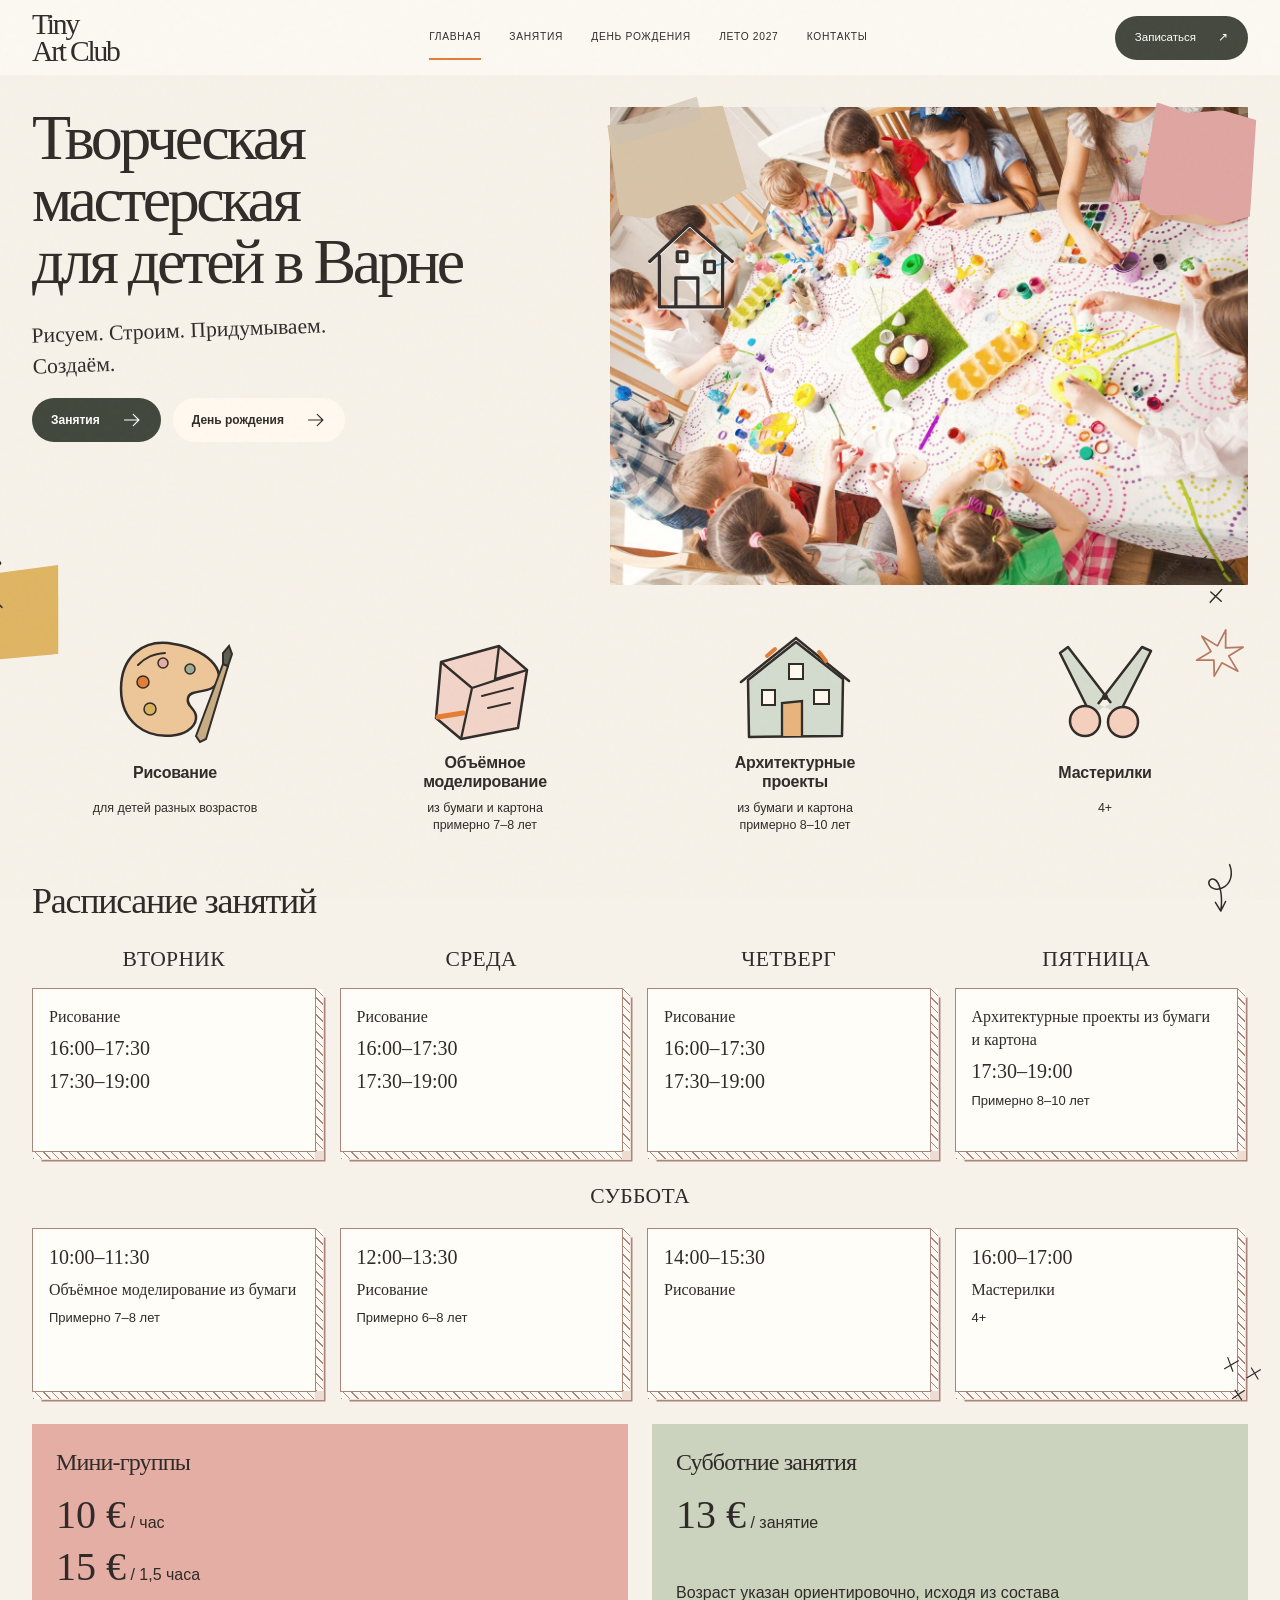
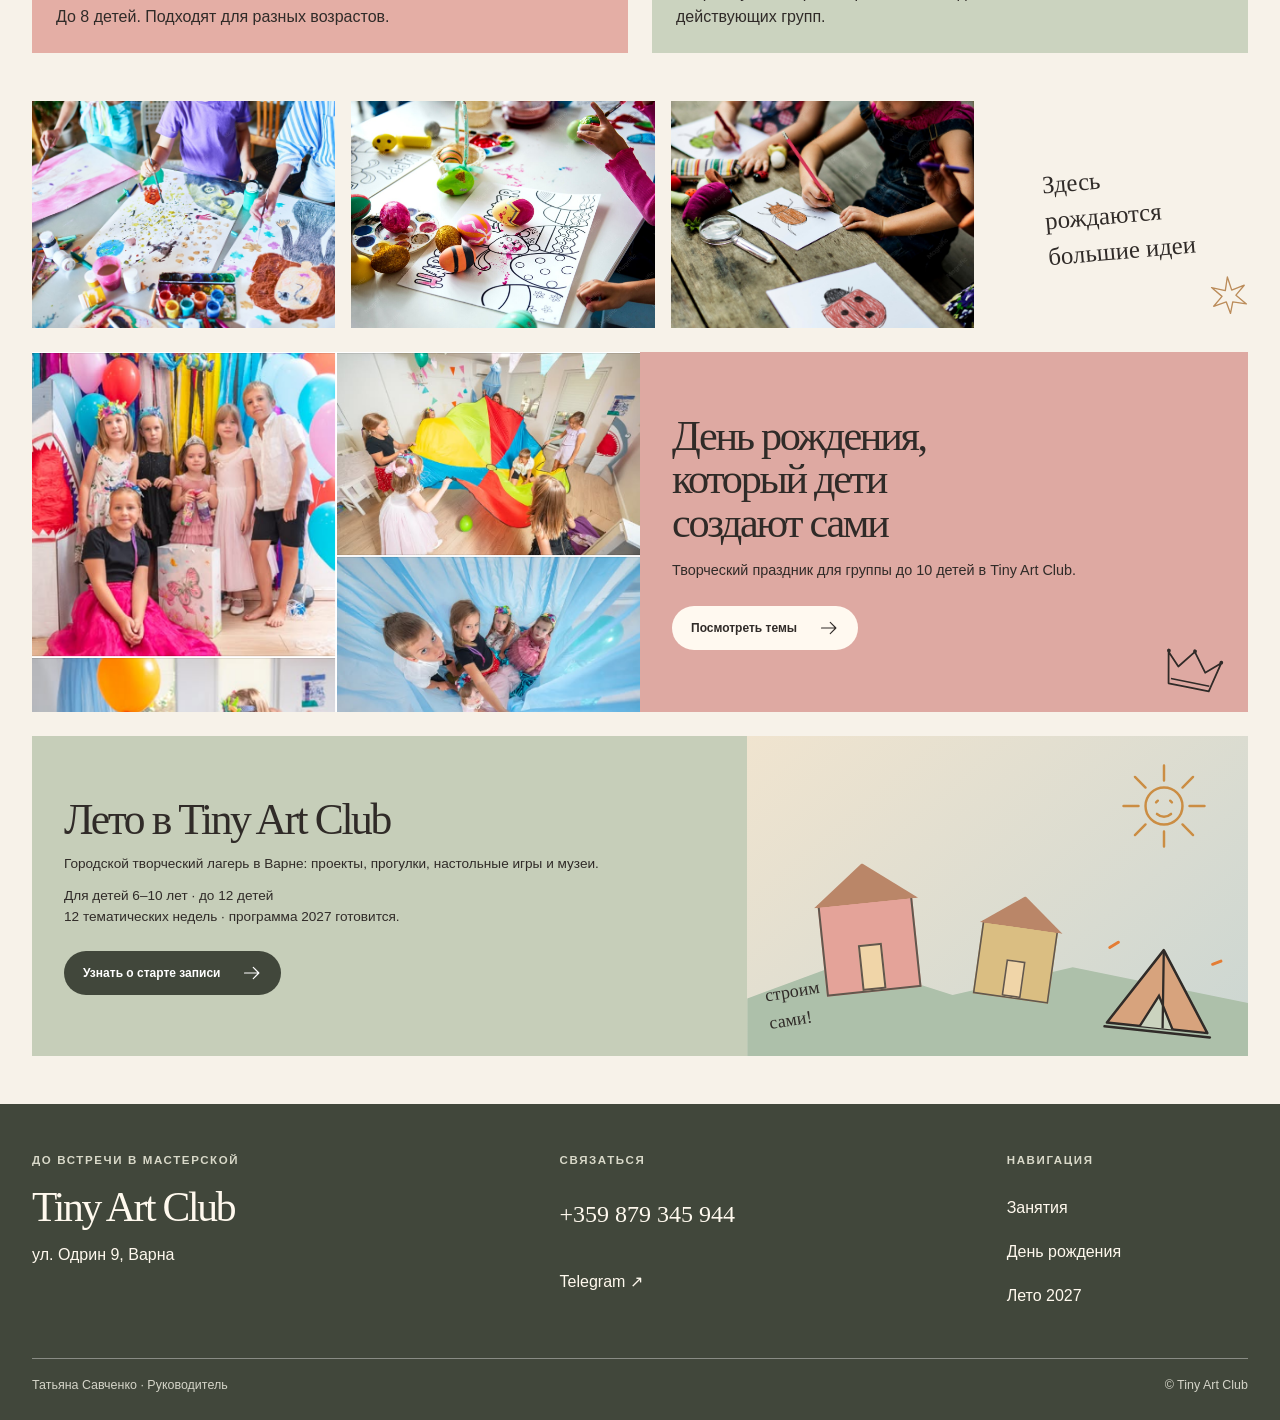
==== commit 096753f8: "Expand birthday stories and use Telegram contacts" ====
--- a/index.html
+++ b/index.html
@@ -90,6 +90,6 @@
       <div class="ref-summer-art" aria-hidden="true"><span class="ref-summer-sky"></span><svg class="ref-summer-sun"><use href="assets/icons.svg#sun"></use></svg><div class="ref-summer-house house-one"><i></i></div><div class="ref-summer-house house-two"><i></i></div><svg class="ref-summer-tent"><use href="assets/icons.svg#tent-art"></use></svg><span class="hand-note">строим<br>сами!</span></div>
     </section>
   </main>
-  <footer id="contacts" class="site-footer"><div class="wrap footer-grid"><div><p class="footer-kicker">До встречи в мастерской</p><h2>Tiny Art Club</h2><p>ул. Одрин 9, Варна</p></div><div><p class="footer-label">Связаться</p><a class="footer-phone" href="tel:+359879345944">+359 879 345 944</a><div class="footer-messengers"><a href="https://wa.me/359879345944" target="_blank" rel="noopener noreferrer">WhatsApp ↗</a><a href="https://t.me/+359879345944" target="_blank" rel="noopener noreferrer">Telegram ↗</a></div></div><div><p class="footer-label">Навигация</p><a href="#classes">Занятия</a><a href="birthday.html">День рождения</a><a href="summer-camp.html">Лето 2027</a></div></div><div class="wrap footer-bottom"><span>Татьяна Савченко · Руководитель</span><span>© Tiny Art Club</span></div></footer>
+  <footer id="contacts" class="site-footer"><div class="wrap footer-grid"><div><p class="footer-kicker">До встречи в мастерской</p><h2>Tiny Art Club</h2><p>ул. Одрин 9, Варна</p></div><div><p class="footer-label">Связаться</p><a class="footer-phone" href="tel:+359879345944">+359 879 345 944</a><div class="footer-messengers"><a href="https://t.me/tiny_ART_club" target="_blank" rel="noopener noreferrer">Telegram ↗</a></div></div><div><p class="footer-label">Навигация</p><a href="#classes">Занятия</a><a href="birthday.html">День рождения</a><a href="summer-camp.html">Лето 2027</a></div></div><div class="wrap footer-bottom"><span>Татьяна Савченко · Руководитель</span><span>© Tiny Art Club</span></div></footer>
 </body>
 </html>
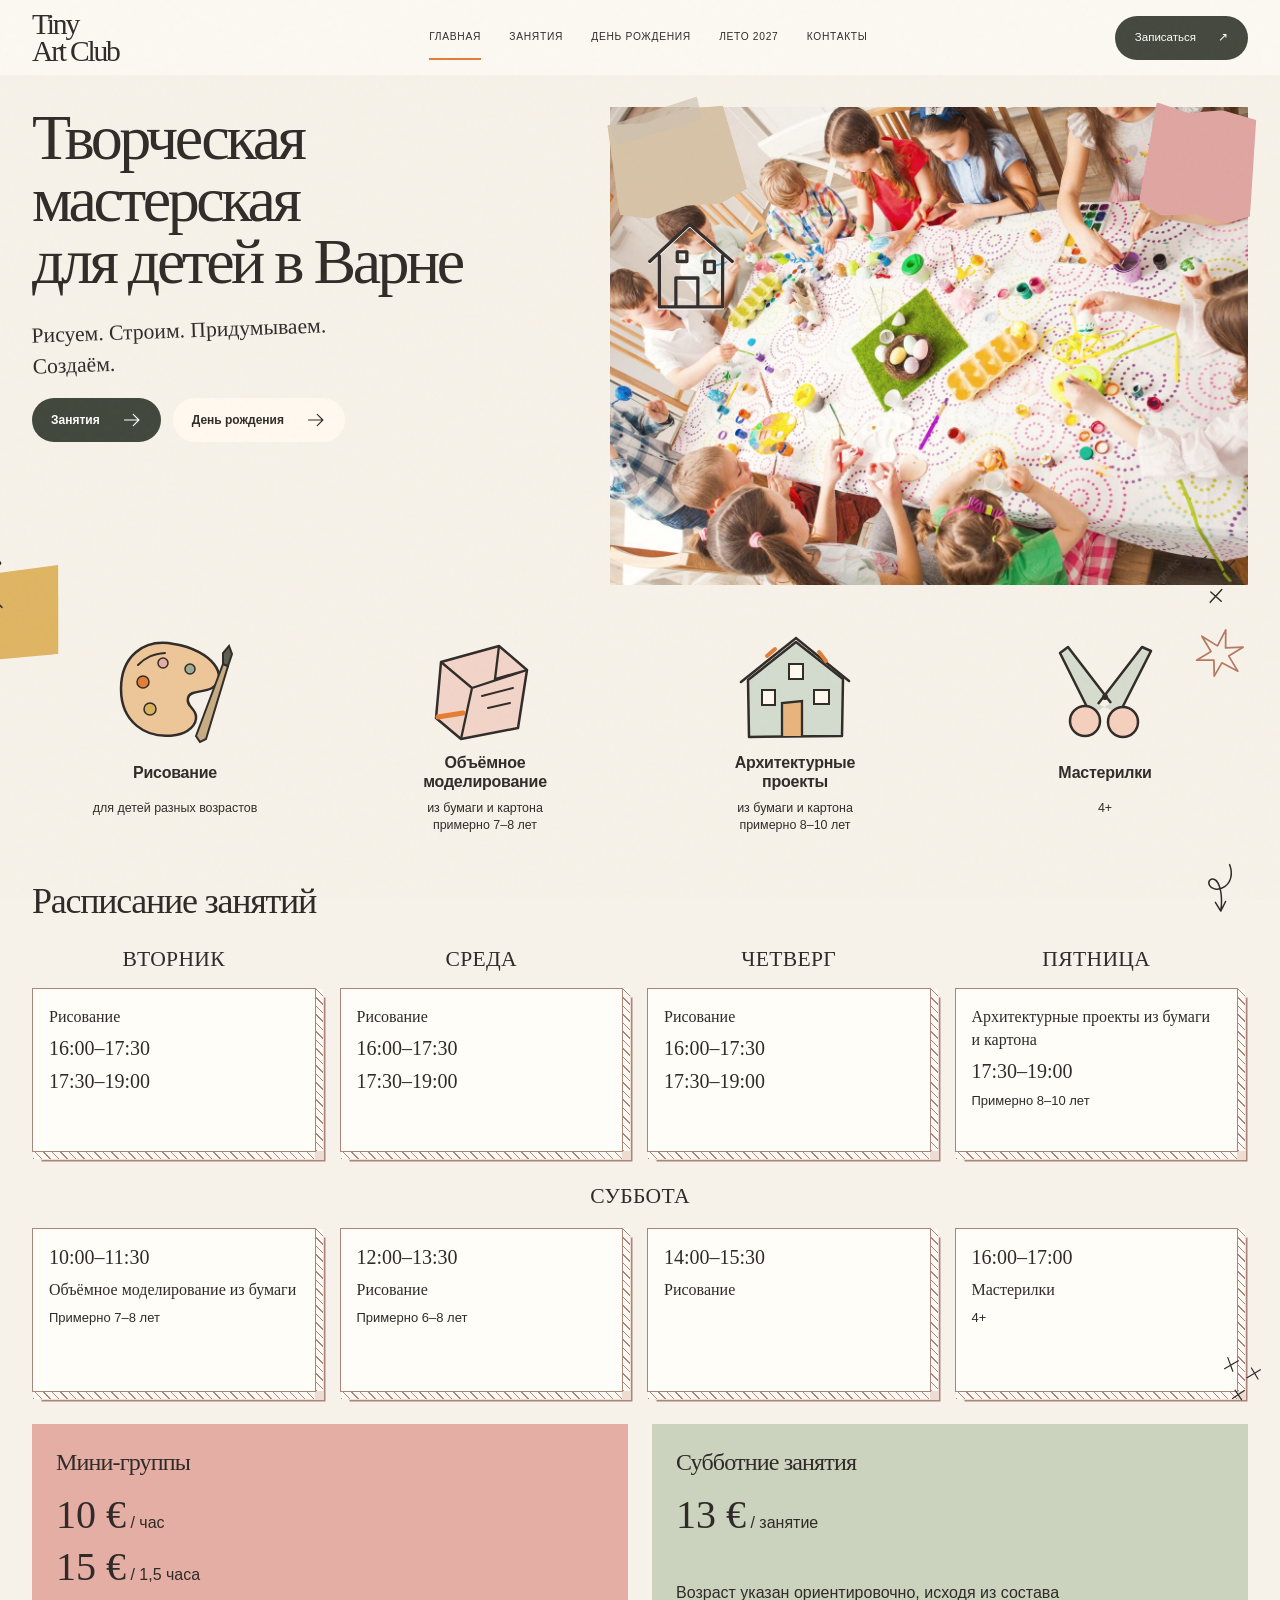
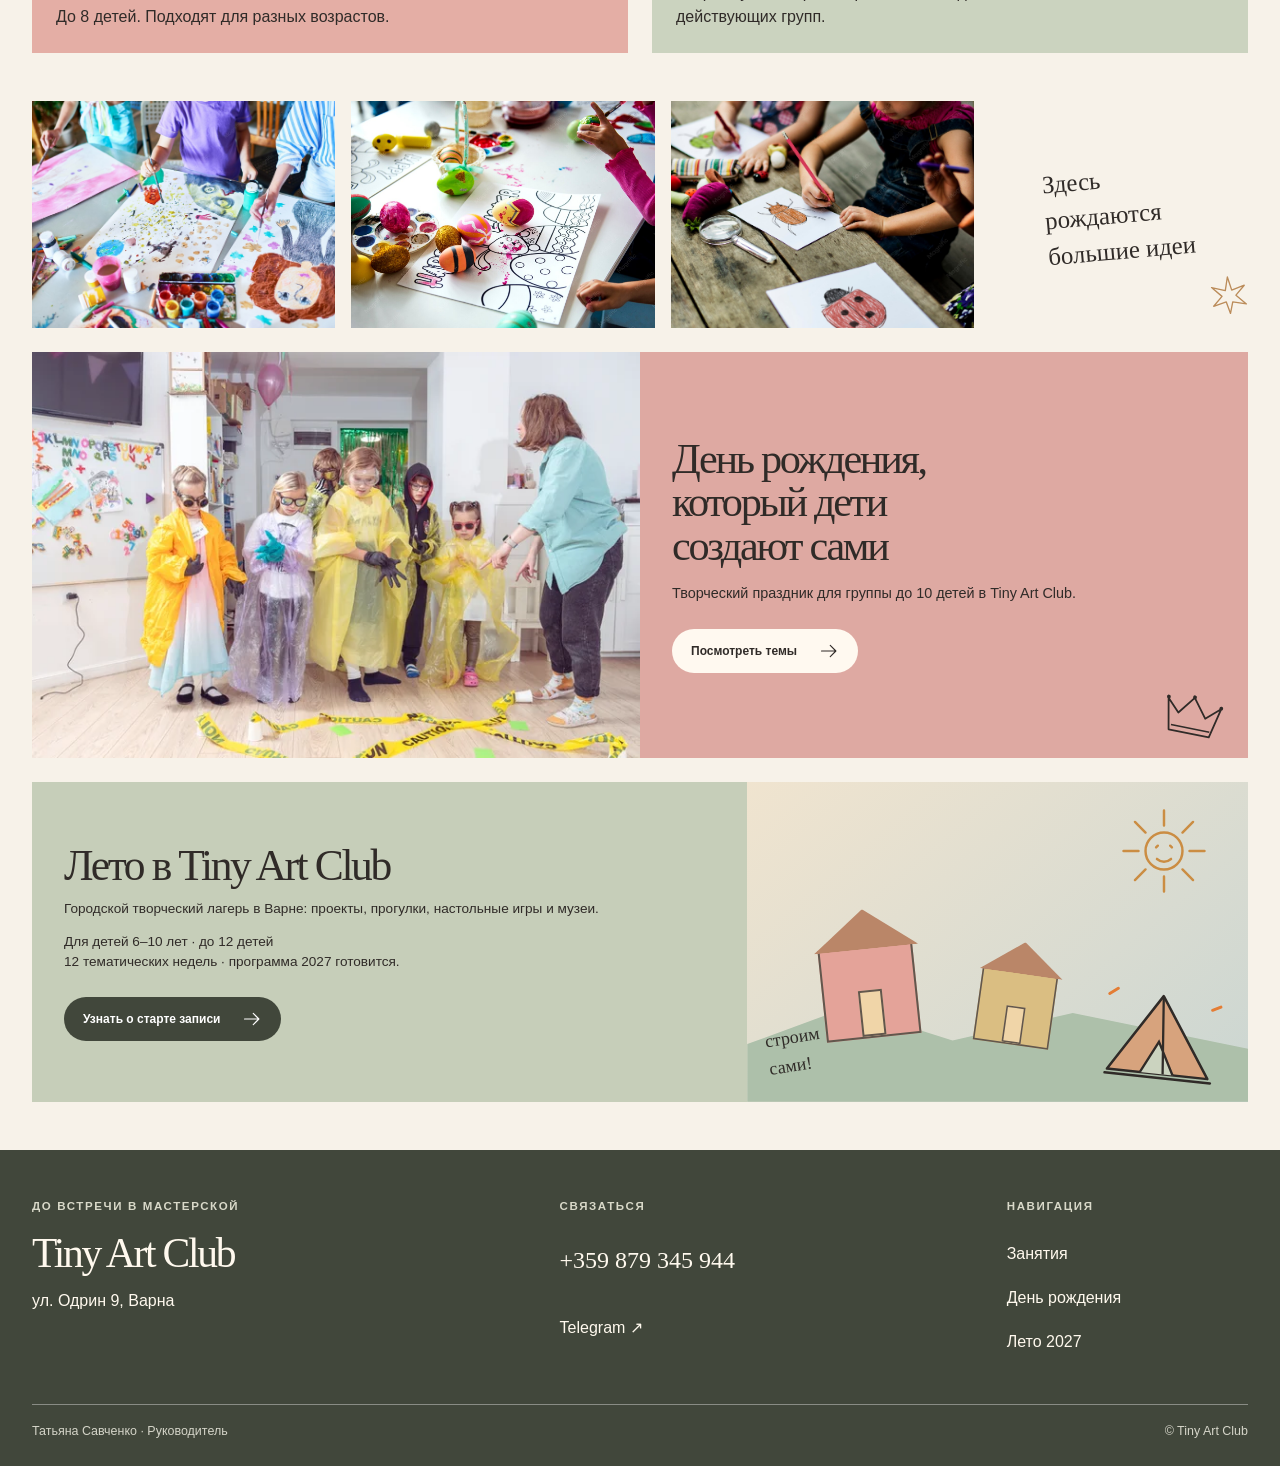
==== commit f48c5234: "Add real birthday photos and full Gravity Falls story" ====
--- a/index.html
+++ b/index.html
@@ -81,7 +81,7 @@
     </section>
 
     <section class="ref-birthday wrap" aria-labelledby="birthday-title">
-      <div class="ref-birthday-photo"><img src="assets/img/mermaid-collage.png" width="680" height="680" loading="lazy" alt="Коллаж фотографий детей на тематическом празднике в Tiny Art Club"></div>
+      <div class="ref-birthday-photo"><img src="assets/img/birthday/lab-1280.webp" srcset="assets/img/birthday/lab-640.webp 640w, assets/img/birthday/lab-1280.webp 1280w" sizes="(max-width:760px) 94vw, 50vw" width="1280" height="854" loading="lazy" decoding="async" alt="Дети в защитных очках на празднике с химической лабораторией в Tiny Art Club"></div>
       <div class="ref-birthday-paper"><h2 id="birthday-title">День рождения,<br>который дети<br>создают сами</h2><p>Творческий праздник для группы до 10 детей в Tiny Art Club.</p><a class="button button-light" href="birthday.html">Посмотреть темы <svg aria-hidden="true"><use href="assets/icons.svg#arrow"></use></svg></a><svg aria-hidden="true"><use href="assets/icons.svg#crown"></use></svg></div>
     </section>
 
--- a/assets/home.css
+++ b/assets/home.css
@@ -78,8 +78,8 @@
 .ref-gallery-note svg { position:absolute; right:2%; bottom:1%; width:43px; height:43px; color:#bb8c5a; }
 
 .ref-birthday { display:grid; grid-template-columns:repeat(2,minmax(0,1fr)); align-items:stretch; margin-bottom:24px; }
-.ref-birthday-photo { position:relative; min-height:360px; overflow:hidden; }
-.ref-birthday-photo img { position:absolute; inset:0; width:100%; height:100%; object-fit:cover; object-position:left top; }
+.ref-birthday-photo { position:relative; min-height:0; aspect-ratio:1280/854; align-self:start; overflow:hidden; }
+.ref-birthday-photo img { display:block; width:100%; height:auto; }
 .ref-birthday-paper { position:relative; display:flex; flex-direction:column; align-items:start; justify-content:center; padding:32px; background:#dea9a2; }
 .ref-birthday h2 { font-size:clamp(2.25rem,3.3vw,3.65rem); }
 .ref-birthday p { max-width:430px; margin:16px 0 24px; font-size:.9rem; }
@@ -145,7 +145,7 @@
   .ref-gallery-note { grid-column:2; min-height:0; padding:8px; font-size:1.25rem!important; }
   .ref-gallery-note svg { width:32px; height:32px; }
   .ref-birthday { grid-template-columns:minmax(0,1fr); }
-  .ref-birthday-photo { aspect-ratio:4/3; min-height:0; }
+  .ref-birthday-photo { aspect-ratio:1280/854; min-height:0; }
   .ref-birthday-paper { min-height:280px; padding-bottom:80px; }
   .ref-summer { grid-template-columns:minmax(0,1fr); }
   .ref-summer-paper { min-height:280px; }
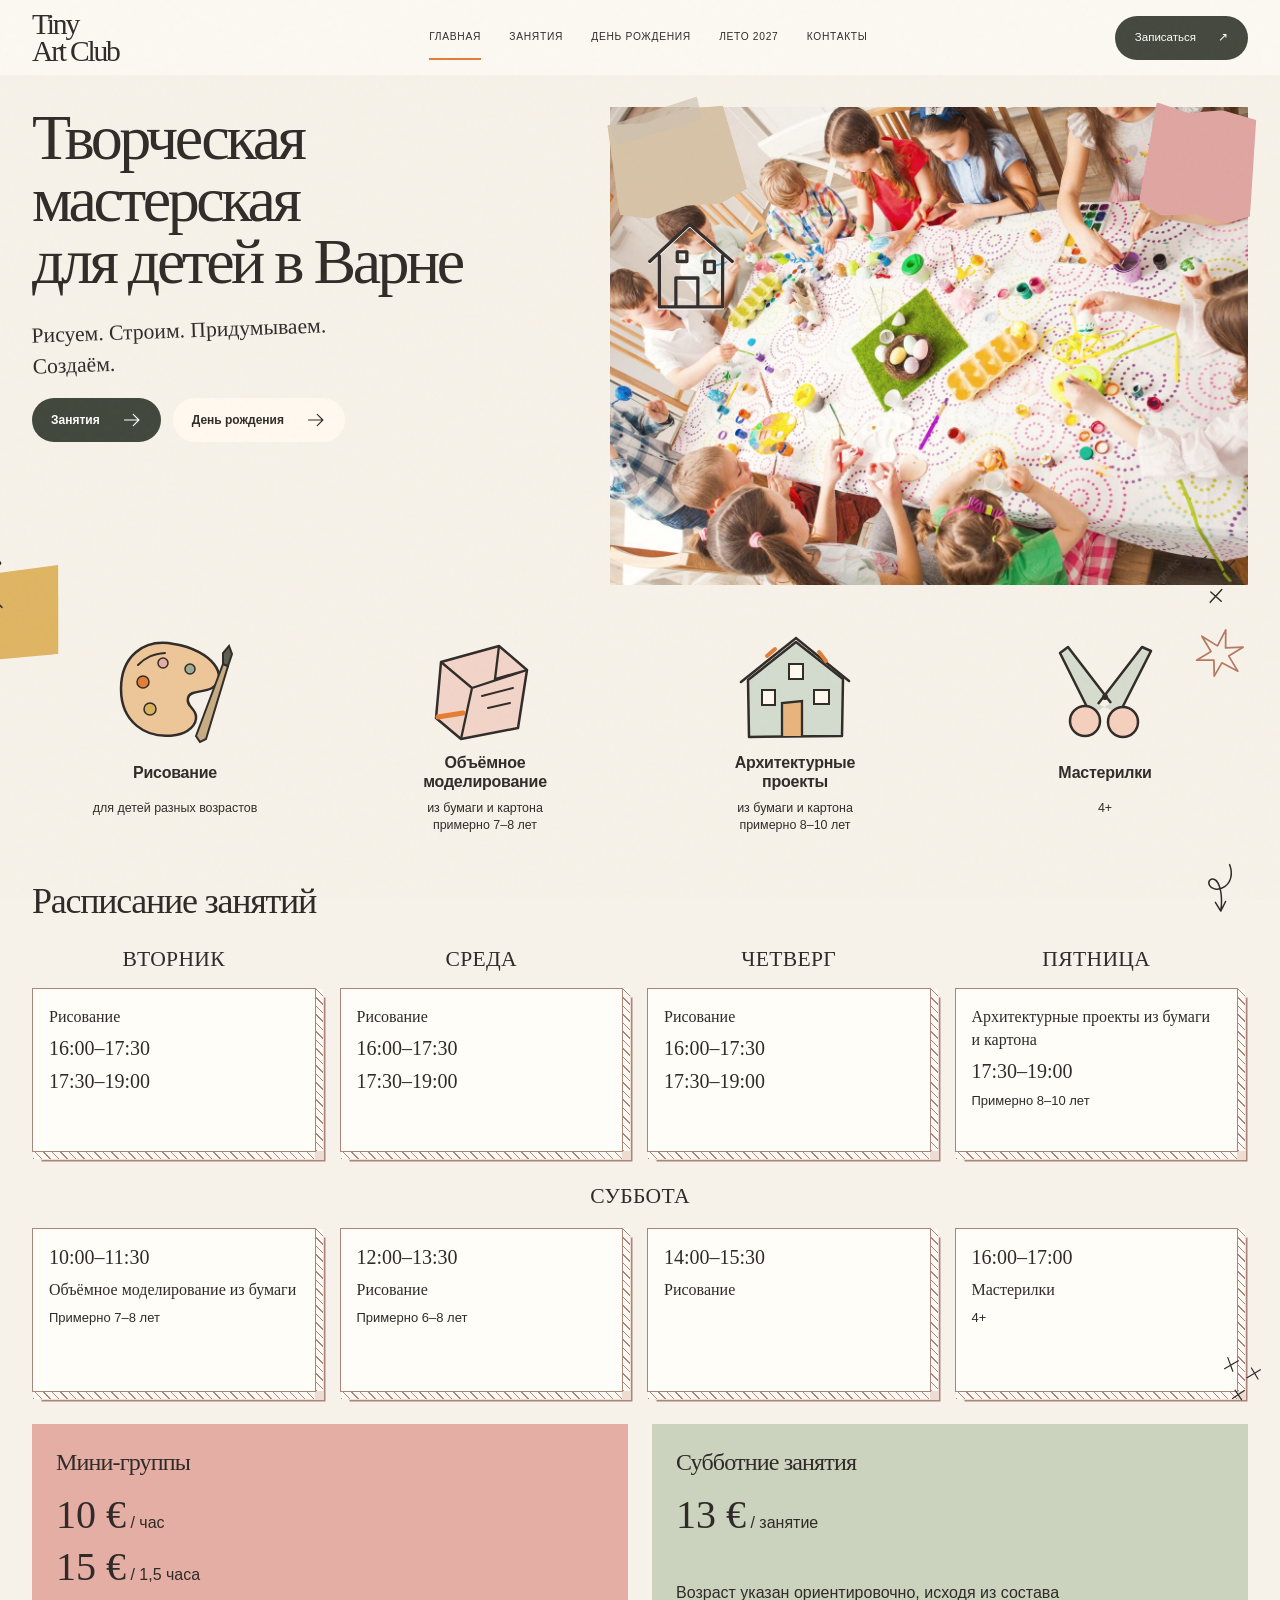
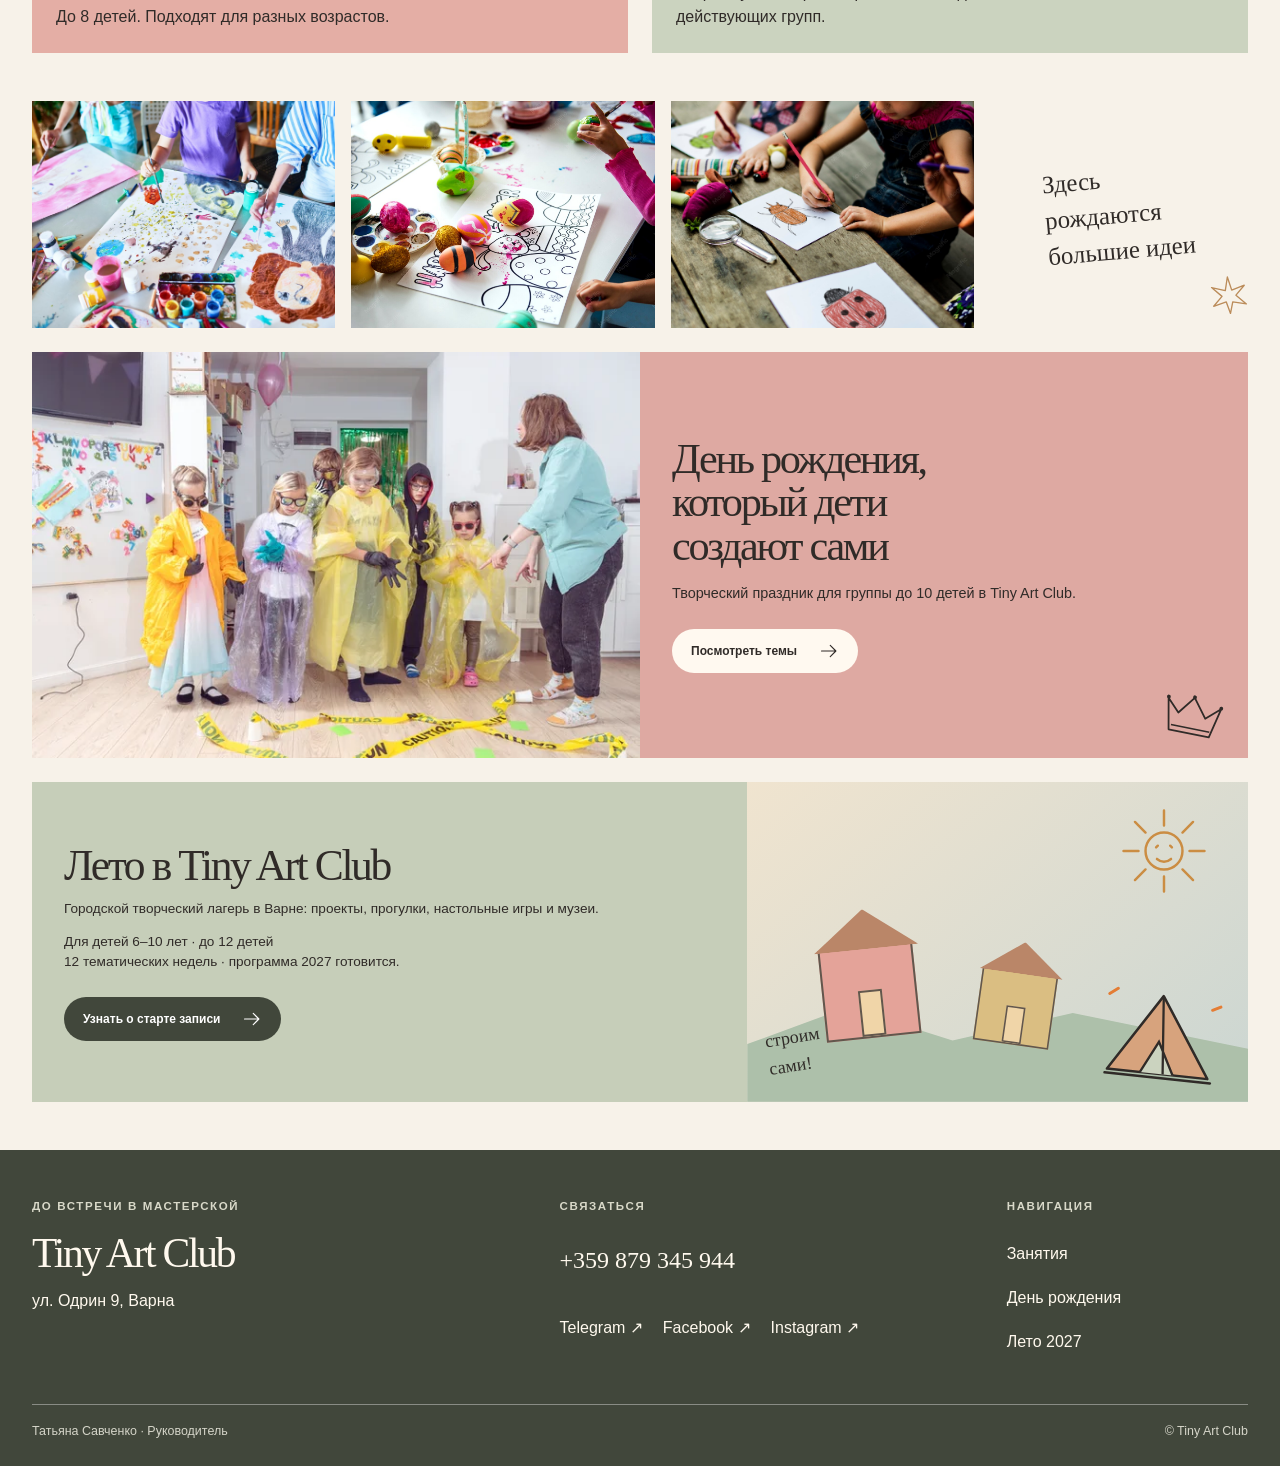
==== commit 7134aa56: "Add camp photos and social contact links" ====
--- a/index.html
+++ b/index.html
@@ -90,6 +90,6 @@
       <div class="ref-summer-art" aria-hidden="true"><span class="ref-summer-sky"></span><svg class="ref-summer-sun"><use href="assets/icons.svg#sun"></use></svg><div class="ref-summer-house house-one"><i></i></div><div class="ref-summer-house house-two"><i></i></div><svg class="ref-summer-tent"><use href="assets/icons.svg#tent-art"></use></svg><span class="hand-note">строим<br>сами!</span></div>
     </section>
   </main>
-  <footer id="contacts" class="site-footer"><div class="wrap footer-grid"><div><p class="footer-kicker">До встречи в мастерской</p><h2>Tiny Art Club</h2><p>ул. Одрин 9, Варна</p></div><div><p class="footer-label">Связаться</p><a class="footer-phone" href="tel:+359879345944">+359 879 345 944</a><div class="footer-messengers"><a href="https://t.me/tiny_ART_club" target="_blank" rel="noopener noreferrer">Telegram ↗</a></div></div><div><p class="footer-label">Навигация</p><a href="#classes">Занятия</a><a href="birthday.html">День рождения</a><a href="summer-camp.html">Лето 2027</a></div></div><div class="wrap footer-bottom"><span>Татьяна Савченко · Руководитель</span><span>© Tiny Art Club</span></div></footer>
+  <footer id="contacts" class="site-footer"><div class="wrap footer-grid"><div><p class="footer-kicker">До встречи в мастерской</p><h2>Tiny Art Club</h2><p>ул. Одрин 9, Варна</p></div><div><p class="footer-label">Связаться</p><a class="footer-phone" href="tel:+359879345944">+359 879 345 944</a><div class="footer-messengers"><a href="https://t.me/tiny_ART_club" target="_blank" rel="noopener noreferrer">Telegram ↗</a><a href="https://www.facebook.com/tiny.art.club/" target="_blank" rel="noopener noreferrer">Facebook ↗</a><a href="https://www.instagram.com/tiny.art.club/" target="_blank" rel="noopener noreferrer">Instagram ↗</a></div></div><div><p class="footer-label">Навигация</p><a href="#classes">Занятия</a><a href="birthday.html">День рождения</a><a href="summer-camp.html">Лето 2027</a></div></div><div class="wrap footer-bottom"><span>Татьяна Савченко · Руководитель</span><span>© Tiny Art Club</span></div></footer>
 </body>
 </html>
